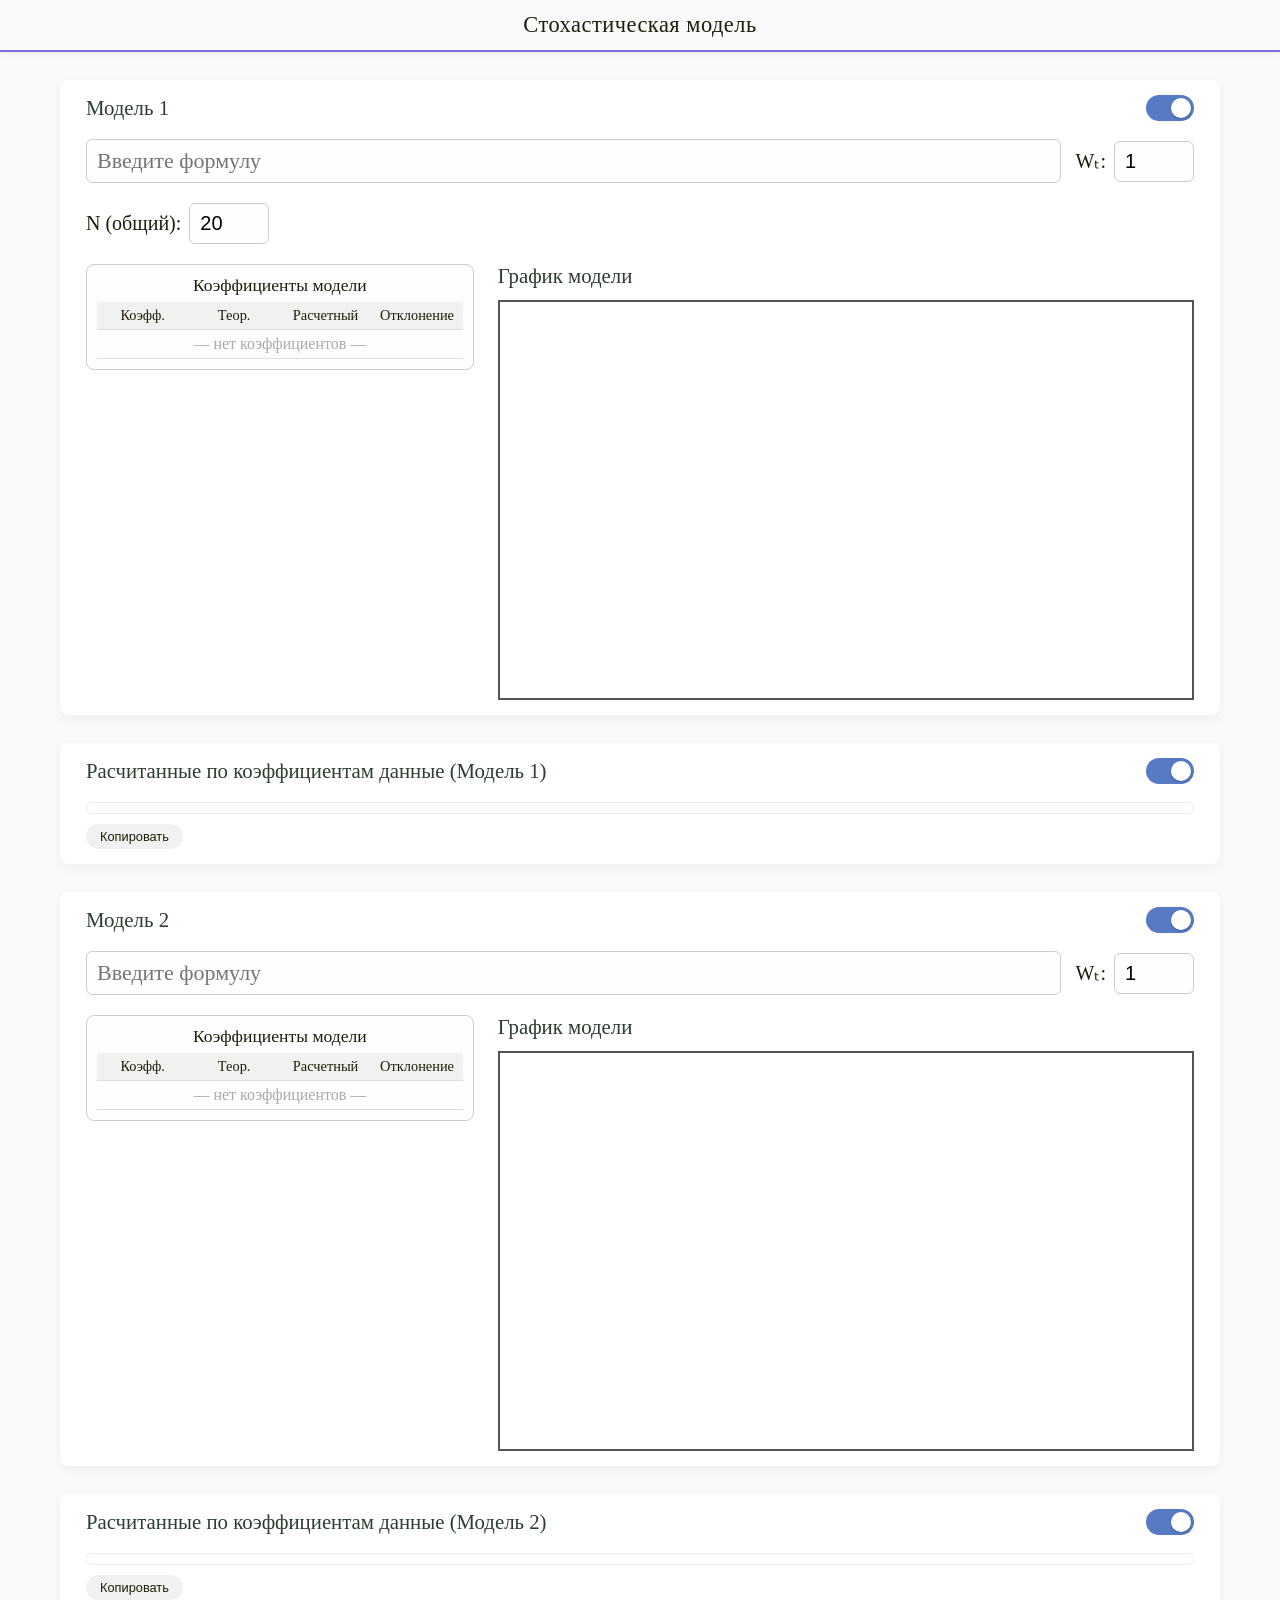
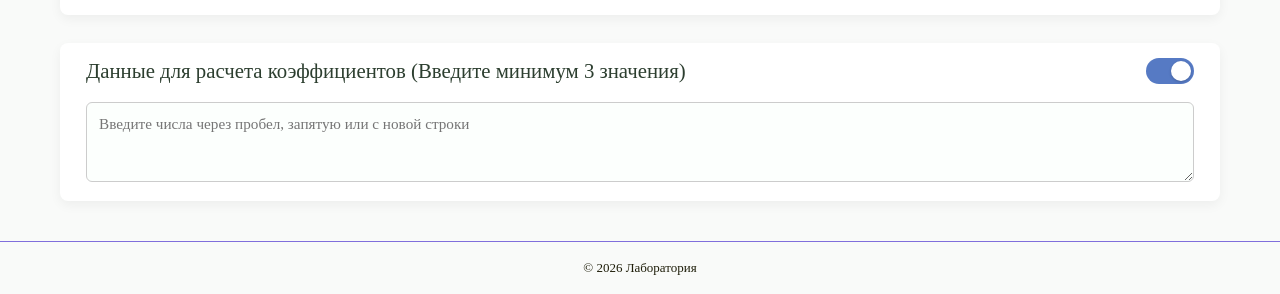
==== index.html @ b6031ff7 "Кароч то се добавил просто 2 модель и чтоб она работала и сделал ксс нормальным и структурировал шту" ====
<!doctype html>
<html lang="ru">
  <head>
    <meta charset="UTF-8" />
    <meta name="viewport" content="width=device-width, initial-scale=1.0" />
    <title>Стохастическая модель</title>
    <link href="main.css" rel="stylesheet" />
  </head>
  <body>
    <header>
      <h1>Стохастическая модель</h1>
    </header>

    <!-- Уравнение -->
    <article>
      <!-- ----------------------------------------------- БЛОК 1 ----------------------------------------------- -->
      <div class="block" id="block_1">
        <div class="toggle-header">
          <h3>Модель 1</h3>
          <label class="toggle-switch">
            <input type="checkbox" id="toggle-direct" checked />
            <span class="toggle-slider"></span>
          </label>
        </div>
        <div class="formula-group">
          <input
            type="text"
            id="formula_1"
            class="formula-input"
            placeholder="Введите формулу"
            list="models"
          />
          <datalist id="models">
            <option value="x[t] = a0 + a1*t + a2*t^2"></option>
            <option value="x[t] = a0 + a1*t^2"></option>
            <option value="x[t] = a0 + a1 * sqrt(t)"></option>
            <option value="x[t] = a0 + a1 * x[t-1] + a2 * x[t-2]"></option>
          </datalist>
          <!-- Коэффициент N -->

          <!-- Коэффициент Wt -->
          <div class="Wt-group">
            <label for="Wt">Wₜ:</label>
            <input
              type="number"
              id="Wt_1"
              class="Wt-input"
              value="1"
              step="0.1"
              max="90000"
              oninput="if (parseFloat(this.value) > 90000) this.value = 90000;"
            />
          </div>
        </div>
        <div class="N-group">
          <label for="N">N (общий):</label>
          <input
            type="number"
            id="N"
            class="N-input"
            value="20"
            max="1000"
            oninput="if (parseFloat(this.value) > 1000) this.value = 1000;"
          />
        </div>
        <!-- Панель объединения коэффициентов и графика -->
        <div class="general-panel">
          <!-- Панель коэффициентов модели -->
          <div class="coeff-panel">
            <h4>Коэффициенты модели</h4>

            <table class="coeff-table">
              <thead>
                <tr>
                  <th>Коэфф.</th>
                  <th>Теор.</th>
                  <th>Расчетный</th>
                  <th>Отклонение</th>
                </tr>
              </thead>
              <tbody id="coeffs-table-body_1"></tbody>
            </table>
          </div>

          <!-- График -->
          <div class="graph-panel">
            <h3>График модели</h3>
            <div id="graf_1" class="graf"></div>

            <!-- Область под графиком -->
            <div id="x0-group_1" class="hidden">
              <label for="x0-input">X₀:</label>
              <input
                type="number"
                id="x0-input_1"
                class="N-input"
                value="0"
                step="0.1"
                max="90000"
                oninput="
                  if (parseFloat(this.value) > 90000) this.value = 90000;
                "
              />
            </div>
          </div>
        </div>
      </div>
      <!-- Блок расчета данных 1 модели -->
      <div id="direct-block_1" class="block">
        <div class="toggle-header">
          <h3>Расчитанные по коэффициентам данные (Модель 1)</h3>
          <label class="toggle-switch">
            <input type="checkbox" id="toggle-direct" checked />
            <span class="toggle-slider"></span>
          </label>
        </div>
        <div id="direct-content">
          <div
            id="generated-data-output_1"
            class="matrix-preview"
            style="margin-top: 14px"
          ></div>
          <button class="copy_button" id="copy_1">Копировать</button>
        </div>
      </div>
      <!-- ----------------------------------------------- БЛОК 2 ----------------------------------------------- -->
      <div class="block" id="block_2">
        <div class="toggle-header">
          <h3>Модель 2</h3>
          <label class="toggle-switch">
            <input type="checkbox" id="toggle-direct" checked />
            <span class="toggle-slider"></span>
          </label>
        </div>
        <div class="formula-group">
          <input
            type="text"
            id="formula_2"
            class="formula-input"
            placeholder="Введите формулу"
            list="models"
          />
          <datalist id="models">
            <option value="x[t] = a0 + a1*t + a2*t^2"></option>
            <option value="x[t] = a0 + a1*t^2"></option>
            <option value="x[t] = a0 + a1 * sqrt(t)"></option>
            <option value="x[t] = a0 + a1 * x[t-1] + a2 * x[t-2]"></option>
          </datalist>

          <!-- Коэффициент Wt -->
          <div class="Wt-group">
            <label for="Wt">Wₜ:</label>
            <input
              type="number"
              id="Wt_2"
              class="Wt-input"
              value="1"
              step="0.1"
              max="90000"
              oninput="if (parseFloat(this.value) > 90000) this.value = 90000;"
            />
          </div>
        </div>

        <!-- Панель объединения коэффициентов и графика -->
        <div class="general-panel">
          <!-- Панель коэффициентов модели -->
          <div class="coeff-panel">
            <h4>Коэффициенты модели</h4>

            <table class="coeff-table">
              <thead>
                <tr>
                  <th>Коэфф.</th>
                  <th>Теор.</th>
                  <th>Расчетный</th>
                  <th>Отклонение</th>
                </tr>
              </thead>
              <tbody id="coeffs-table-body_2"></tbody>
            </table>
          </div>

          <!-- График -->
          <div class="graph-panel">
            <h3>График модели</h3>
            <div id="graf_2" class="graf"></div>

            <!-- Область под графиком -->
            <div id="x0-group_2" class="hidden">
              <label for="x0-input">X₀:</label>
              <input
                type="number"
                id="x0-input_2"
                class="N-input"
                value="0"
                step="0.1"
                max="90000"
                oninput="
                  if (parseFloat(this.value) > 90000) this.value = 90000;
                "
              />
            </div>
          </div>
        </div>
      </div>
      <!-- Блок метрик качества 
      <div class="metrics-block">
        <h4>Точность модели</h4>
        <table class="metrics-table">
          <thead>
            <tr>
              <th>Метрика</th>
              <th>Значение</th>
            </tr>
          </thead>
          <tbody>
            <tr>
              <td>Средняя абсолютная ошибка</td>
              <td id="mae-output">—</td>
            </tr>
            <tr>
              <td>Среднеквадратичная ошибка</td>
              <td id="rmse-output">—</td>
            </tr>
          </tbody>
        </table>
      </div> -->
      <!-- Блок расчета данных 2 модели -->
      <div id="direct-block_2" class="block">
        <div class="toggle-header">
          <h3>Расчитанные по коэффициентам данные (Модель 2)</h3>
          <label class="toggle-switch">
            <input type="checkbox" id="toggle-direct_2" checked />
            <span class="toggle-slider"></span>
          </label>
        </div>
        <div id="direct-content">
          <div
            id="generated-data-output_2"
            class="matrix-preview"
            style="margin-top: 14px"
          ></div>
          <button class="copy_button" id="copy_2">Копировать</button>
        </div>
      </div>

      <!-- Блок расчета коэффициентов -->
      <div id="data-block" class="block">
        <div class="toggle-header">
          <h3>Данные для расчета коэффициентов (Введите минимум 3 значения)</h3>
          <label class="toggle-switch">
            <input type="checkbox" id="toggle-data" checked />
            <span class="toggle-slider"></span>
          </label>
        </div>
        <div id="data-content">
          <textarea
            id="y-data"
            rows="3"
            placeholder="Введите числа через пробел, запятую или с новой строки"
          ></textarea>
        </div>
      </div>
    </article>

    <footer>
      <p>© 2026 Лаборатория</p>
    </footer>

    <script src="jquery.js"></script>
    <script src="jquery.flot.js"></script>
    <script src="main.js"></script>
  </body>
</html>
---- main.css ----
/* ------- Переменные ------- */
:root {
  /* Фоны */
  --bg-main: #f9faf9; /* Общий фон страницы */
  --bg-card: #ffffff; /* Фон блоков */
  --bg-input: #fcfffd; /* Фон полей ввода */
  --bg-header-table: #f0f2f0; /* Фон шапки таблиц*/

  --text-main: #1f1e0a; /* Основной цвет текста */
  --text-title: #2c3e2f; /* Цвет заголовков h3 */

  --border-main: #ccc; /* Границы полей и рамки */
  --border-light: #ddd; /* Разделители в таблицах */
  --border-card: #ededed; /* Граница текстового вывода */

  --accent-purple: #806edc; /* Фиолетовый акцент (шапка и низ) */
  --accent-blue: #567ac4; /* Синий активныый тумблер */
  --accent-focus: #6891bc; /* Голубая рамка фокуса инпутов */
}

/* ------- Общие настройки ------- */
* {
  box-sizing: border-box;
}

body {
  margin: 0;
  padding: 0;
  background-color: var(--bg-main);
  color: var(--text-main);
  font-family: "Century Gothic", "Cambria", serif;
  font-size: 16px;
}

/* ------- Шапка ------- */
header {
  position: fixed;
  top: 0;
  width: 100%;
  height: 52px;
  background-color: var(--bg-main);
  border-bottom: 2px solid var(--accent-purple);
  z-index: 10;
  display: flex;
  align-items: center;
  justify-content: center;
  box-shadow: 0 2px 5px rgba(0, 0, 0, 0.05);
}

header h1 {
  font-size: 1.4rem;
  margin: 0;
  font-weight: 500;
  letter-spacing: 0.5px;
}

/* ------- Основной контент и низ ------- */
article {
  margin: 80px auto 40px;
  max-width: 1200px;
  padding: 0 20px;
}

footer {
  text-align: center;
  padding: 5px;
  font-size: 13px;
  border-top: 1px solid var(--accent-purple);
  background-color: var(--bg-main);
  margin-top: 40px;
}

/* ------- Блоки ------- */
.block {
  background: var(--bg-card);
  border-radius: 8px;
  box-shadow: 0 4px 12px rgba(0, 0, 0, 0.05);
  padding: 15px 26px;
  margin-bottom: 28px;
  transition: all 0.2s;
}

.block h3 {
  margin-top: 0;
  margin-bottom: 0;
  font-weight: 500;
  color: var(--text-title);
  font-size: 1.3rem;
}

/* ------- Ввод формулы и параметров ------- */
.formula-group {
  display: flex;
  align-items: center;
  margin-bottom: 20px;
  gap: 15px;
  width: 100%;
  flex-wrap: wrap;
}

.formula-input {
  font-family: "Century Gothic";
  flex: 1;
  min-width: 250px;
  padding: 8px 10px;
  font-size: 22px;
  border: 1px solid var(--border-main);
  border-radius: 6px;
  background: var(--bg-input);
  transition: 0.2s;
}

/* Группы полей N, Wt и X0 */
.N-group,
.Wt-group,
#x0-group {
  display: flex;
  align-items: center;
  gap: 8px;
}

.N-group label,
.Wt-group label,
#x0-group label {
  font-size: 20px;
  font-weight: normal;
}

.N-group input,
.Wt-group input,
#x0-input_1,
#x0-input_2 {
  width: 80px;
  padding: 8px 10px;
  font-size: 20px;
  border: 1px solid var(--border-main);
  border-radius: 6px;
  background: var(--bg-input);
  transition: 0.2s;
}

#x0-group_1,
#x0-group_2 {
  margin-top: 10px;
}

/* ------- Панель коэффициентов и графика ------- */
.general-panel {
  display: flex;
  flex-wrap: wrap;
  align-items: flex-start;
  gap: 24px;
  width: 100%;
  margin-top: 20px;
}

.coeff-panel {
  width: 35%;
  min-width: 280px;
  background: var(--bg-input);
  border-radius: 8px;
  padding: 10px;
  border: 1px solid var(--border-main);
}

.coeff-panel h4 {
  width: 100%;
  margin-top: 0;
  margin-bottom: 6px;
  font-weight: 500;
  display: flex;
  align-items: center;
  justify-content: center;
  font-size: 1.1rem;
}

/* ------- График ------- */
.graph-panel {
  width: calc(65% - 24px);
  min-width: 300px;
}

.graph-panel h3 {
  margin-top: 0;
  margin-bottom: 12px;
  font-weight: 500;
  font-size: 1.3rem;
}

.graf {
  width: 100% !important;
  height: 400px;
  display: block;
  position: relative;
}

/* ------- Блок метрик ------- */
.metrics-block {
  margin: 20px 0 0 auto;
  padding: 12px;
  background: var(--bg-input);
  border: 1px solid var(--border-main);
  border-radius: 8px;
  display: flex;
  flex-direction: column;
  align-items: center;
  width: 60%;
}

.metrics-block h4 {
  margin: 0 0 10px 0;
  font-weight: 500;
  font-size: 1.1rem;
  text-align: center;
}

/* ------- Таблицы ------- */
.coeff-table,
.metrics-table {
  width: 100%;
  border-collapse: collapse;
}

.coeff-table {
  table-layout: fixed;
}

.coeff-table th,
.metrics-table th {
  padding: 5px 2px;
  border-bottom: 1px solid var(--border-light);
  text-align: center;
  font-size: 0.9rem;
  font-weight: normal;
  background-color: var(--bg-header-table);
}

.coeff-table td,
.metrics-table td {
  padding: 5px 2px;
  border-bottom: 1px solid var(--border-light);
  text-align: center;
  font-size: 16px;
}

.metrics-table th,
.metrics-table td {
  padding: 6px 10px;
}

.coeff-table input {
  width: 100%;
  max-width: 60px;
  padding: 8px 0;
  border-radius: 5px;
  border: 1px solid var(--border-light);
  text-align: center;
  transition: 0.2s;
  font-size: 16px;
}

/* ------- Поля вывода и текста ------- */
textarea {
  width: 100%;
  padding: 12px;
  border-radius: 6px;
  border: 1px solid var(--border-main);
  background: var(--bg-input);
  resize: vertical;
  transition: 0.2s;
  font-size: 0.95rem;
  font-family: inherit;
}

#generated-data-output_1,
#generated-data-output_2 {
  border-radius: 5px;
  border: 1px solid var(--border-card);
  padding: 5px;
}

/* ------- Кнопка копирования ------- */
.copy_button {
  background: var(--bg-header-table);
  border: none;
  color: var(--text-main);
  padding: 5px 14px;
  border-radius: 15px;
  cursor: pointer;
  font-size: 0.8rem;
  margin-top: 10px;
  transition: 0.2s;
}

.copy_button:hover {
  background: #e6e7e6;
  transform: scale(0.98);
}

.copy_button:active {
  background: #d9dad9;
  transform: scale(0.95);
}

/* ------- Тумблеры ------- */
.toggle-header {
  display: flex;
  align-items: center;
  justify-content: space-between;
  margin-bottom: 18px;
}

.toggle-header h3 {
  margin: 0;
}

/* Переключатель */
.toggle-switch {
  position: relative;
  display: inline-block;
  width: 48px;
  height: 26px;
}

.toggle-switch input {
  opacity: 0;
  width: 0;
  height: 0;
}

/* Дорожка */
.toggle-slider {
  position: absolute;
  inset: 0;
  cursor: pointer;
  background-color: var(--border-main);
  border-radius: 20px;
  transition: background-color 0.25s ease;
  padding: 3px;
}

/* Круг */
.toggle-slider::before {
  content: "";
  display: block;
  height: 100%;
  aspect-ratio: 1;
  background-color: #ffffff;
  border-radius: 50%;
  box-shadow: 0 1px 3px rgba(0, 0, 0, 0.2);
  transition: transform 0.25s cubic-bezier(0.4, 0, 0.2, 1);
}

/* Включение */
.toggle-switch input:checked + .toggle-slider {
  background-color: var(--accent-blue);
}

.toggle-switch input:checked + .toggle-slider::before {
  transform: translateX(22px);
}

/* ------- Фокус ------- */
input:focus,
textarea:focus {
  border-color: var(--accent-focus);
  outline: none;
}

#x0-input_1:focus {
  border-color: var(--accent-focus);
  outline: none;
}

#x0-input_2:focus {
  border-color: var(--accent-focus);
  outline: none;
}

/* ------- Скрытие элементов ------- */
.hidden {
  display: none !important;
}

input::-webkit-outer-spin-button,
input::-webkit-inner-spin-button {
  -webkit-appearance: none;
  margin: 0;
}

input[type="number"] {
  -moz-appearance: textfield;
  appearance: textfield;
}
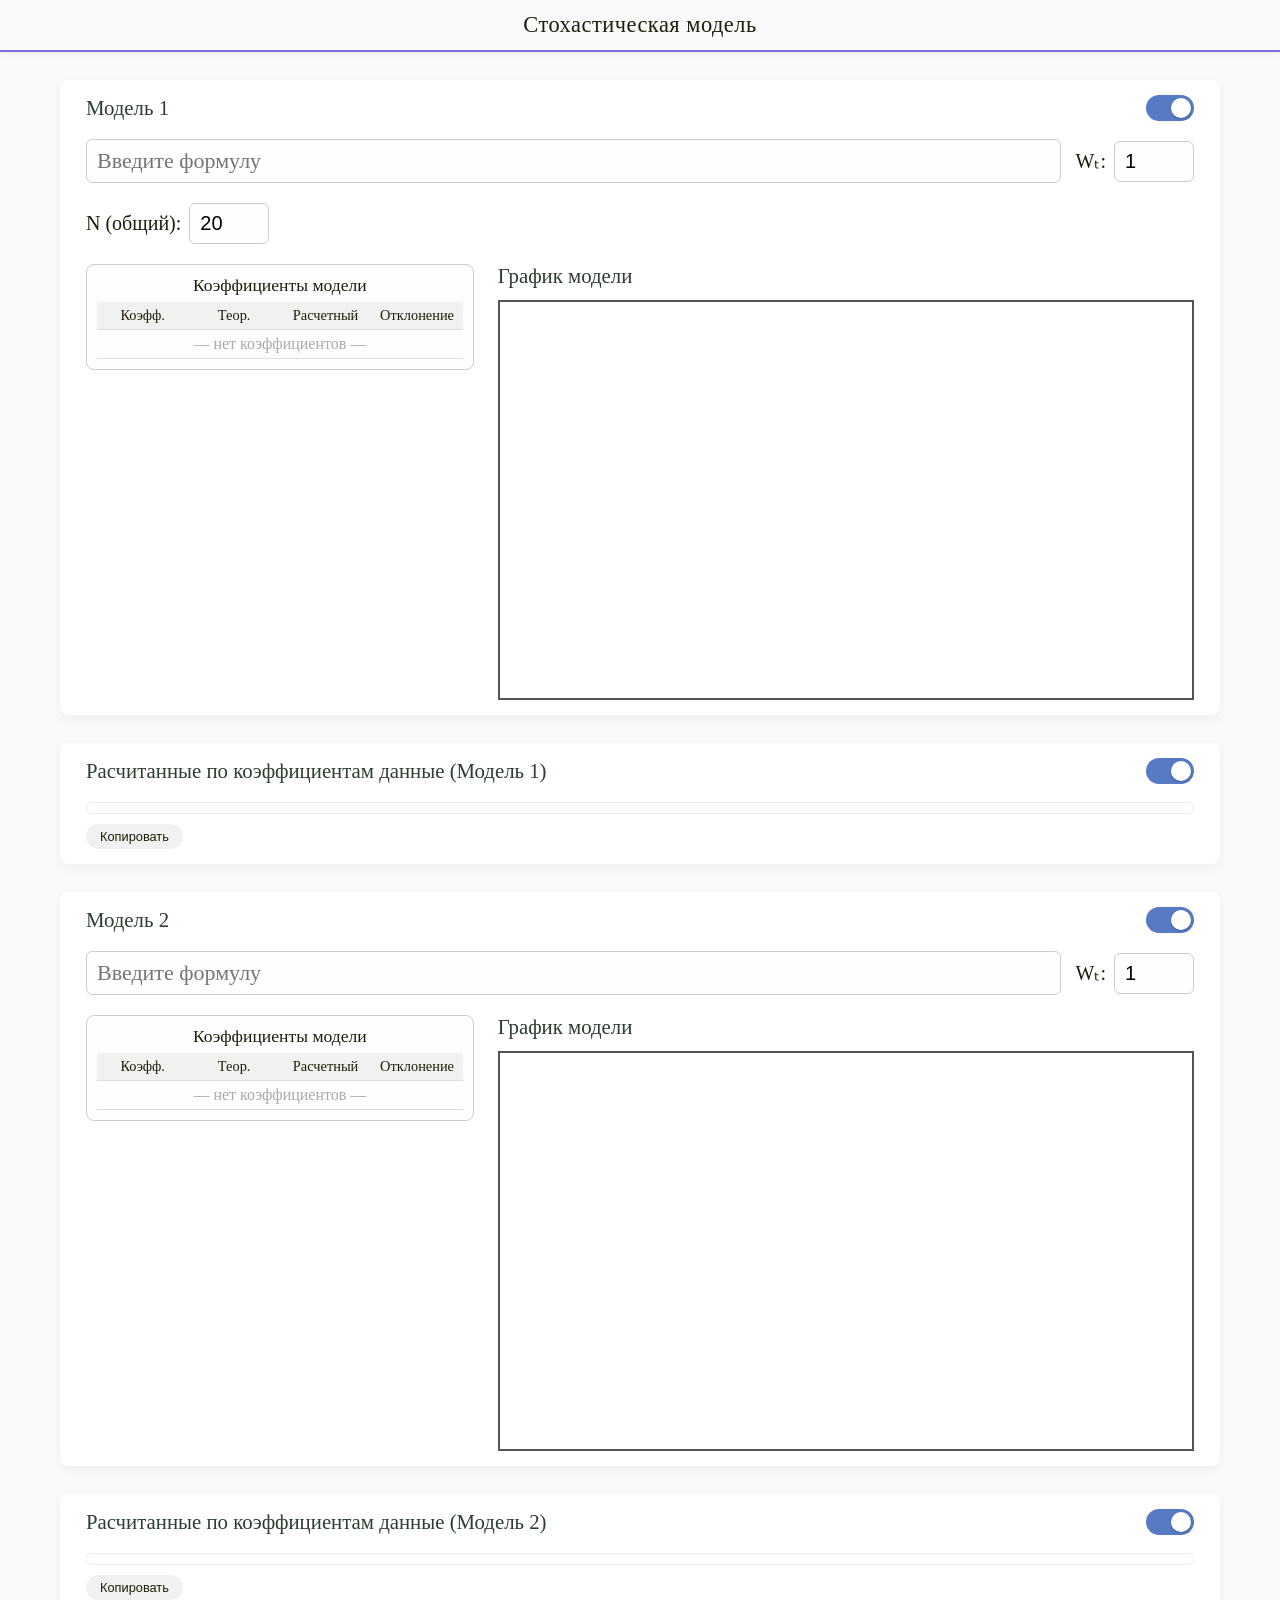
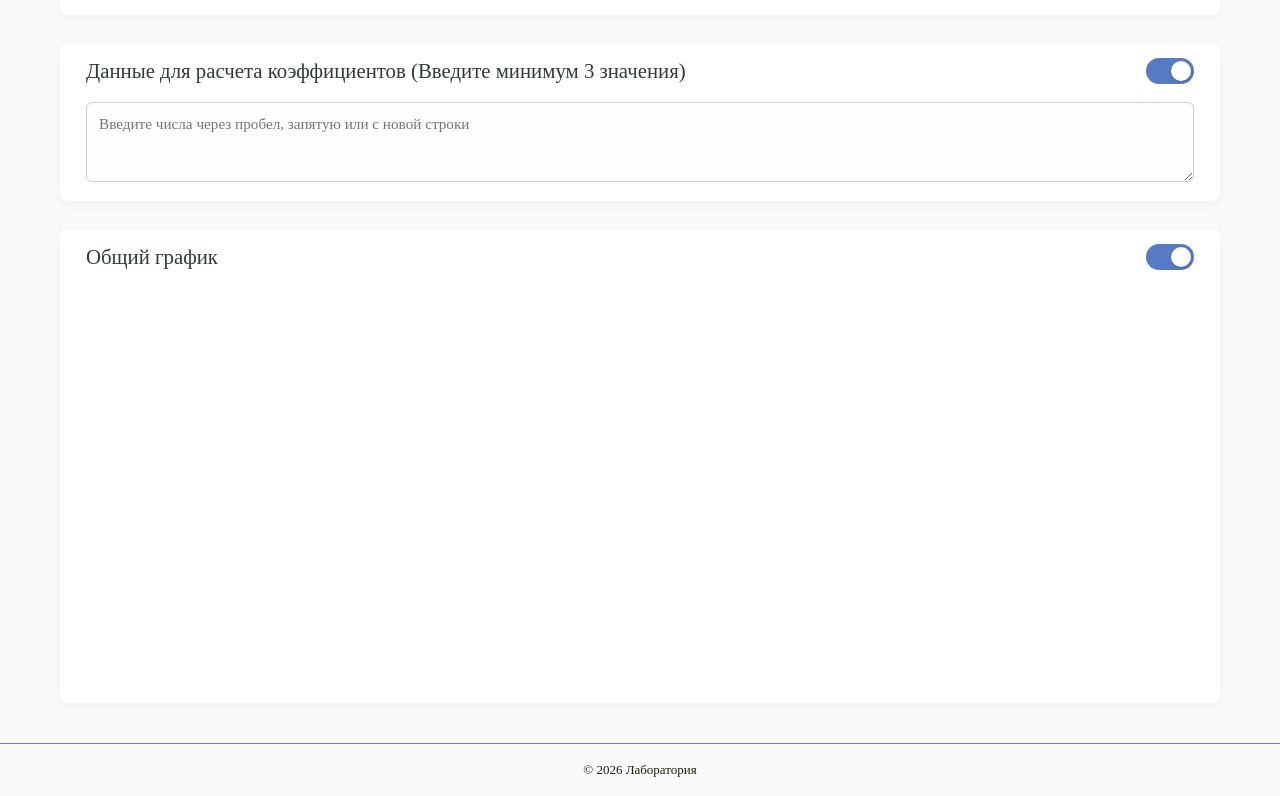
==== commit 84496899: "new commit" ====
--- a/index.html
+++ b/index.html
@@ -18,7 +18,7 @@
         <div class="toggle-header">
           <h3>Модель 1</h3>
           <label class="toggle-switch">
-            <input type="checkbox" id="toggle-direct" checked />
+            <input type="checkbox" id="toggle_1" checked />
             <span class="toggle-slider"></span>
           </label>
         </div>
@@ -110,7 +110,7 @@
         <div class="toggle-header">
           <h3>Расчитанные по коэффициентам данные (Модель 1)</h3>
           <label class="toggle-switch">
-            <input type="checkbox" id="toggle-direct" checked />
+            <input type="checkbox" id="toggle_2" checked />
             <span class="toggle-slider"></span>
           </label>
         </div>
@@ -128,7 +128,7 @@
         <div class="toggle-header">
           <h3>Модель 2</h3>
           <label class="toggle-switch">
-            <input type="checkbox" id="toggle-direct" checked />
+            <input type="checkbox" id="toggle_3" checked />
             <span class="toggle-slider"></span>
           </label>
         </div>
@@ -231,7 +231,7 @@
         <div class="toggle-header">
           <h3>Расчитанные по коэффициентам данные (Модель 2)</h3>
           <label class="toggle-switch">
-            <input type="checkbox" id="toggle-direct_2" checked />
+            <input type="checkbox" id="toggle_4" checked />
             <span class="toggle-slider"></span>
           </label>
         </div>
@@ -262,6 +262,16 @@
           ></textarea>
         </div>
       </div>
+      <div class="block" id="comp-block">
+        <div class="toggle-header">
+          <h3>Общий график</h3>
+          <label class="toggle-switch">
+            <input type="checkbox" id="toggle-comp" checked />
+            <span class="toggle-slider"></span>
+          </label>
+        </div>
+        <div class="graf" id="comp-graph"></div>
+      </div>
     </article>
 
     <footer>
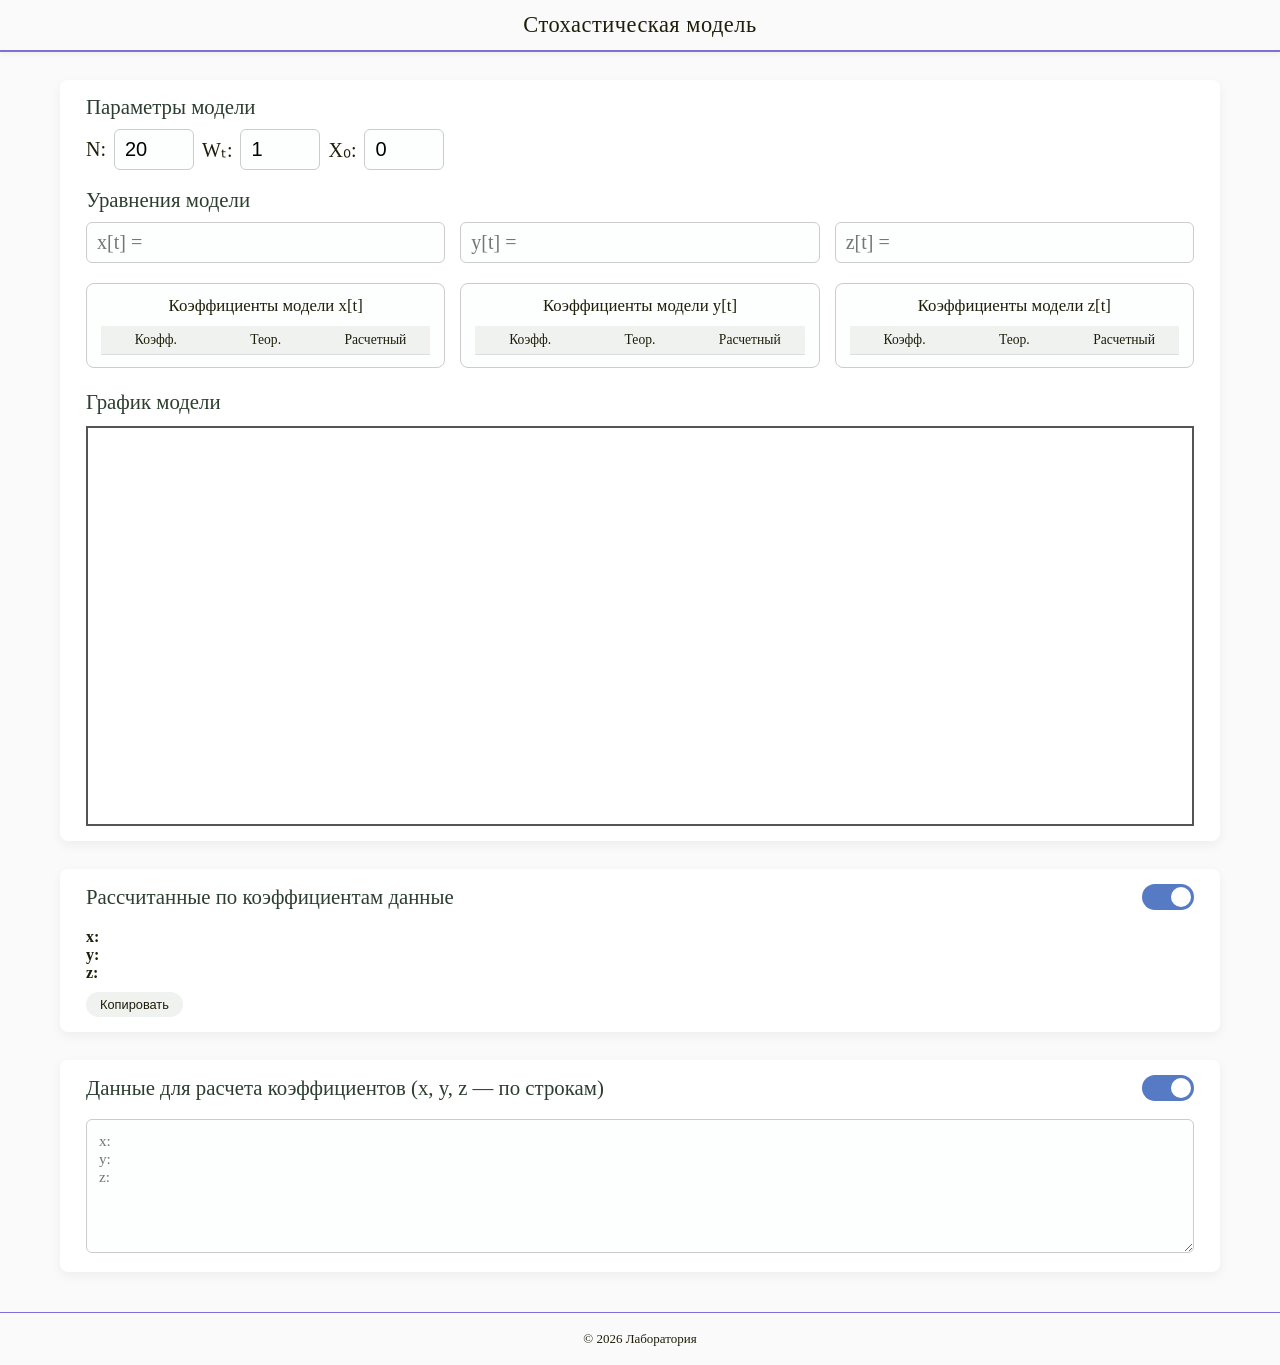
==== commit 66f68cb6: "Поменял структуру html, сделал набросок с расчетом 3 моделей, таблицы y и z не отрисовывают коэффици" ====
--- a/index.html
+++ b/index.html
@@ -11,23 +11,66 @@
       <h1>Стохастическая модель</h1>
     </header>
 
-    <!-- Уравнение -->
     <article>
-      <!-- ----------------------------------------------- БЛОК 1 ----------------------------------------------- -->
-      <div class="block" id="block_1">
-        <div class="toggle-header">
-          <h3>Модель 1</h3>
-          <label class="toggle-switch">
-            <input type="checkbox" id="toggle_1" checked />
-            <span class="toggle-slider"></span>
-          </label>
+      <!-- ============================== Карта с расчетом ============================== -->
+      <div class="card" id="calc-card">
+        <h3>Параметры модели</h3>
+        <!--  =============== Парамеры =============== -->
+        <div class="param">
+          <label for="N">N:</label>
+          <input
+            type="number"
+            id="N"
+            class="param-input"
+            value="20"
+            max="1000"
+            oninput="if (parseFloat(this.value) > 1000) this.value = 1000;"
+          />
+          <label for="Wt">Wₜ:</label>
+          <input
+            type="number"
+            id="Wt"
+            class="param-input"
+            value="1"
+            step="0.1"
+            max="90000"
+            oninput="if (parseFloat(this.value) > 90000) this.value = 90000;"
+          />
+          <label for="x0-input">X₀:</label>
+          <input
+            type="number"
+            id="X0"
+            class="param-input"
+            value="0"
+            step="0.1"
+            max="90000"
+            oninput="if (parseFloat(this.value) > 90000) this.value = 90000;"
+          />
         </div>
+
+        <!-- =============== Формулы =============== -->
+        <h3>Уравнения модели</h3>
+
         <div class="formula-group">
           <input
             type="text"
-            id="formula_1"
+            id="formula-x"
             class="formula-input"
-            placeholder="Введите формулу"
+            placeholder="x[t] ="
+            list="models"
+          />
+          <input
+            type="text"
+            id="formula-y"
+            class="formula-input"
+            placeholder="y[t] ="
+            list="models"
+          />
+          <input
+            type="text"
+            id="formula-z"
+            class="formula-input"
+            placeholder="z[t] ="
             list="models"
           />
           <datalist id="models">
@@ -35,220 +78,91 @@
             <option value="x[t] = a0 + a1*t^2"></option>
             <option value="x[t] = a0 + a1 * sqrt(t)"></option>
             <option value="x[t] = a0 + a1 * x[t-1] + a2 * x[t-2]"></option>
+            <option value="y[t] = b0 + b1*x[t] + b2*t"></option>
+            <option value="z[t] = c0 + c1*y[t] + c2*x[t]"></option>
           </datalist>
-          <!-- Коэффициент N -->
+        </div>
 
-          <!-- Коэффициент Wt -->
-          <div class="Wt-group">
-            <label for="Wt">Wₜ:</label>
-            <input
-              type="number"
-              id="Wt_1"
-              class="Wt-input"
-              value="1"
-              step="0.1"
-              max="90000"
-              oninput="if (parseFloat(this.value) > 90000) this.value = 90000;"
-            />
-          </div>
-        </div>
-        <div class="N-group">
-          <label for="N">N (общий):</label>
-          <input
-            type="number"
-            id="N"
-            class="N-input"
-            value="20"
-            max="1000"
-            oninput="if (parseFloat(this.value) > 1000) this.value = 1000;"
-          />
-        </div>
-        <!-- Панель объединения коэффициентов и графика -->
-        <div class="general-panel">
-          <!-- Панель коэффициентов модели -->
+        <!-- =============== Коэффициенты =============== -->
+        <div class="coeff-group">
+          <!-- Таблица x -->
           <div class="coeff-panel">
-            <h4>Коэффициенты модели</h4>
-
-            <table class="coeff-table">
+            <h4>Коэффициенты модели x[t]</h4>
+            <table class="coeff-table" id="x-table">
               <thead>
                 <tr>
                   <th>Коэфф.</th>
                   <th>Теор.</th>
                   <th>Расчетный</th>
-                  <th>Отклонение</th>
                 </tr>
               </thead>
-              <tbody id="coeffs-table-body_1"></tbody>
+              <tbody></tbody>
             </table>
           </div>
 
-          <!-- График -->
-          <div class="graph-panel">
-            <h3>График модели</h3>
-            <div id="graf_1" class="graf"></div>
-
-            <!-- Область под графиком -->
-            <div id="x0-group_1" class="hidden">
-              <label for="x0-input">X₀:</label>
-              <input
-                type="number"
-                id="x0-input_1"
-                class="N-input"
-                value="0"
-                step="0.1"
-                max="90000"
-                oninput="
-                  if (parseFloat(this.value) > 90000) this.value = 90000;
-                "
-              />
-            </div>
-          </div>
-        </div>
-      </div>
-      <!-- Блок расчета данных 1 модели -->
-      <div id="direct-block_1" class="block">
-        <div class="toggle-header">
-          <h3>Расчитанные по коэффициентам данные (Модель 1)</h3>
-          <label class="toggle-switch">
-            <input type="checkbox" id="toggle_2" checked />
-            <span class="toggle-slider"></span>
-          </label>
-        </div>
-        <div id="direct-content">
-          <div
-            id="generated-data-output_1"
-            class="matrix-preview"
-            style="margin-top: 14px"
-          ></div>
-          <button class="copy_button" id="copy_1">Копировать</button>
-        </div>
-      </div>
-      <!-- ----------------------------------------------- БЛОК 2 ----------------------------------------------- -->
-      <div class="block" id="block_2">
-        <div class="toggle-header">
-          <h3>Модель 2</h3>
-          <label class="toggle-switch">
-            <input type="checkbox" id="toggle_3" checked />
-            <span class="toggle-slider"></span>
-          </label>
-        </div>
-        <div class="formula-group">
-          <input
-            type="text"
-            id="formula_2"
-            class="formula-input"
-            placeholder="Введите формулу"
-            list="models"
-          />
-          <datalist id="models">
-            <option value="x[t] = a0 + a1*t + a2*t^2"></option>
-            <option value="x[t] = a0 + a1*t^2"></option>
-            <option value="x[t] = a0 + a1 * sqrt(t)"></option>
-            <option value="x[t] = a0 + a1 * x[t-1] + a2 * x[t-2]"></option>
-          </datalist>
-
-          <!-- Коэффициент Wt -->
-          <div class="Wt-group">
-            <label for="Wt">Wₜ:</label>
-            <input
-              type="number"
-              id="Wt_2"
-              class="Wt-input"
-              value="1"
-              step="0.1"
-              max="90000"
-              oninput="if (parseFloat(this.value) > 90000) this.value = 90000;"
-            />
-          </div>
-        </div>
-
-        <!-- Панель объединения коэффициентов и графика -->
-        <div class="general-panel">
-          <!-- Панель коэффициентов модели -->
+          <!-- Таблица y -->
           <div class="coeff-panel">
-            <h4>Коэффициенты модели</h4>
-
-            <table class="coeff-table">
+            <h4>Коэффициенты модели y[t]</h4>
+            <table class="coeff-table" id="y-table">
               <thead>
                 <tr>
                   <th>Коэфф.</th>
                   <th>Теор.</th>
                   <th>Расчетный</th>
-                  <th>Отклонение</th>
                 </tr>
               </thead>
-              <tbody id="coeffs-table-body_2"></tbody>
+              <tbody></tbody>
             </table>
           </div>
 
-          <!-- График -->
+          <!-- Таблица z -->
+          <div class="coeff-panel">
+            <h4>Коэффициенты модели z[t]</h4>
+            <table class="coeff-table" id="z-table">
+              <thead>
+                <tr>
+                  <th>Коэфф.</th>
+                  <th>Теор.</th>
+                  <th>Расчетный</th>
+                </tr>
+              </thead>
+              <tbody></tbody>
+            </table>
+          </div>
+        </div>
+
+        <!-- =============== График =============== -->
+        <div class="graph-group">
           <div class="graph-panel">
             <h3>График модели</h3>
-            <div id="graf_2" class="graf"></div>
-
-            <!-- Область под графиком -->
-            <div id="x0-group_2" class="hidden">
-              <label for="x0-input">X₀:</label>
-              <input
-                type="number"
-                id="x0-input_2"
-                class="N-input"
-                value="0"
-                step="0.1"
-                max="90000"
-                oninput="
-                  if (parseFloat(this.value) > 90000) this.value = 90000;
-                "
-              />
-            </div>
+            <div id="graf" class="graf"></div>
           </div>
         </div>
       </div>
-      <!-- Блок метрик качества 
-      <div class="metrics-block">
-        <h4>Точность модели</h4>
-        <table class="metrics-table">
-          <thead>
-            <tr>
-              <th>Метрика</th>
-              <th>Значение</th>
-            </tr>
-          </thead>
-          <tbody>
-            <tr>
-              <td>Средняя абсолютная ошибка</td>
-              <td id="mae-output">—</td>
-            </tr>
-            <tr>
-              <td>Среднеквадратичная ошибка</td>
-              <td id="rmse-output">—</td>
-            </tr>
-          </tbody>
-        </table>
-      </div> -->
-      <!-- Блок расчета данных 2 модели -->
-      <div id="direct-block_2" class="block">
+
+      <!-- ============================== Карта с расчитанными данными ============================== -->
+      <div class="card" id="direct-card">
         <div class="toggle-header">
-          <h3>Расчитанные по коэффициентам данные (Модель 2)</h3>
+          <h3>Рассчитанные по коэффициентам данные</h3>
           <label class="toggle-switch">
-            <input type="checkbox" id="toggle_4" checked />
+            <input type="checkbox" id="toggle-direct" checked />
             <span class="toggle-slider"></span>
           </label>
         </div>
         <div id="direct-content">
-          <div
-            id="generated-data-output_2"
-            class="matrix-preview"
-            style="margin-top: 14px"
-          ></div>
-          <button class="copy_button" id="copy_2">Копировать</button>
+          <div class="matrix-preview" style="margin-top: 14px">
+            <div><b>x:</b> <span id="gen-x"></span></div>
+            <div><b>y:</b> <span id="gen-y"></span></div>
+            <div><b>z:</b> <span id="gen-z"></span></div>
+          </div>
+          <button class="copy_button" id="copy_1">Копировать</button>
         </div>
       </div>
 
-      <!-- Блок расчета коэффициентов -->
-      <div id="data-block" class="block">
+      <!-- ============================== Карта для ввода данных ============================== -->
+      <div class="card" id="data-card">
         <div class="toggle-header">
-          <h3>Данные для расчета коэффициентов (Введите минимум 3 значения)</h3>
+          <h3>Данные для расчета коэффициентов (x, y, z — по строкам)</h3>
           <label class="toggle-switch">
             <input type="checkbox" id="toggle-data" checked />
             <span class="toggle-slider"></span>
@@ -257,20 +171,10 @@
         <div id="data-content">
           <textarea
             id="y-data"
-            rows="3"
-            placeholder="Введите числа через пробел, запятую или с новой строки"
+            rows="6"
+            placeholder="x:&#10;y:&#10;z:"
           ></textarea>
         </div>
-      </div>
-      <div class="block" id="comp-block">
-        <div class="toggle-header">
-          <h3>Общий график</h3>
-          <label class="toggle-switch">
-            <input type="checkbox" id="toggle-comp" checked />
-            <span class="toggle-slider"></span>
-          </label>
-        </div>
-        <div class="graf" id="comp-graph"></div>
       </div>
     </article>
 
--- a/main.css
+++ b/main.css
@@ -1,23 +1,3 @@
-/* ------- Переменные ------- */
-:root {
-  /* Фоны */
-  --bg-main: #f9faf9; /* Общий фон страницы */
-  --bg-card: #ffffff; /* Фон блоков */
-  --bg-input: #fcfffd; /* Фон полей ввода */
-  --bg-header-table: #f0f2f0; /* Фон шапки таблиц*/
-
-  --text-main: #1f1e0a; /* Основной цвет текста */
-  --text-title: #2c3e2f; /* Цвет заголовков h3 */
-
-  --border-main: #ccc; /* Границы полей и рамки */
-  --border-light: #ddd; /* Разделители в таблицах */
-  --border-card: #ededed; /* Граница текстового вывода */
-
-  --accent-purple: #806edc; /* Фиолетовый акцент (шапка и низ) */
-  --accent-blue: #567ac4; /* Синий активныый тумблер */
-  --accent-focus: #6891bc; /* Голубая рамка фокуса инпутов */
-}
-
 /* ------- Общие настройки ------- */
 * {
   box-sizing: border-box;
@@ -26,20 +6,19 @@
 body {
   margin: 0;
   padding: 0;
-  background-color: var(--bg-main);
-  color: var(--text-main);
+  background-color: #f9faf9;
+  color: #1f1e0a;
   font-family: "Century Gothic", "Cambria", serif;
   font-size: 16px;
 }
 
-/* ------- Шапка ------- */
 header {
   position: fixed;
   top: 0;
   width: 100%;
   height: 52px;
-  background-color: var(--bg-main);
-  border-bottom: 2px solid var(--accent-purple);
+  background-color: #f9faf9;
+  border-bottom: 2px solid #806edc;
   z-index: 10;
   display: flex;
   align-items: center;
@@ -54,7 +33,6 @@
   letter-spacing: 0.5px;
 }
 
-/* ------- Основной контент и низ ------- */
 article {
   margin: 80px auto 40px;
   max-width: 1200px;
@@ -65,14 +43,14 @@
   text-align: center;
   padding: 5px;
   font-size: 13px;
-  border-top: 1px solid var(--accent-purple);
-  background-color: var(--bg-main);
+  border-top: 1px solid #806edc;
+  background-color: #f9faf9;
   margin-top: 40px;
 }
 
-/* ------- Блоки ------- */
-.block {
-  background: var(--bg-card);
+/* ------- Карты ------- */
+.card {
+  background: #fff;
   border-radius: 8px;
   box-shadow: 0 4px 12px rgba(0, 0, 0, 0.05);
   padding: 15px 26px;
@@ -80,104 +58,129 @@
   transition: all 0.2s;
 }
 
-.block h3 {
+.card h3 {
+  margin-top: 18px;
+  margin-bottom: 10px;
+  font-weight: 500;
+  color: #2c3e2f;
+  font-size: 1.3rem;
+}
+
+.card h3:first-of-type {
   margin-top: 0;
-  margin-bottom: 0;
-  font-weight: 500;
-  color: var(--text-title);
-  font-size: 1.3rem;
-}
-
-/* ------- Ввод формулы и параметров ------- */
+}
+
+/* ------- Параметры ------- */
+.param {
+  display: flex;
+  align-items: center;
+  gap: 8px;
+  margin-bottom: 14px;
+}
+
+.param label {
+  font-size: 20px;
+  font-weight: normal;
+}
+
+.param input {
+  width: 80px;
+  padding: 8px 10px;
+  font-size: 20px;
+  border: 1px solid #ccc;
+  border-radius: 6px;
+  background: #fcfffd;
+  transition: 0.2s;
+}
+
+/* ------- Формулы ------- */
 .formula-group {
   display: flex;
   align-items: center;
-  margin-bottom: 20px;
+  margin-bottom: 18px;
   gap: 15px;
   width: 100%;
   flex-wrap: wrap;
 }
 
 .formula-input {
-  font-family: "Century Gothic";
   flex: 1;
   min-width: 250px;
   padding: 8px 10px;
-  font-size: 22px;
-  border: 1px solid var(--border-main);
+  font-size: 20px;
+  border: 1px solid #ccc;
   border-radius: 6px;
-  background: var(--bg-input);
+  background: #fcfffd;
   transition: 0.2s;
-}
-
-/* Группы полей N, Wt и X0 */
-.N-group,
-.Wt-group,
-#x0-group {
-  display: flex;
-  align-items: center;
-  gap: 8px;
-}
-
-.N-group label,
-.Wt-group label,
-#x0-group label {
-  font-size: 20px;
+  font-family: "Century Gothic", "Cambria", serif;
+}
+
+/* ------- Коэффициенты ------- */
+.coeff-group {
+  display: grid;
+  grid-template-columns: repeat(3, 1fr);
+  gap: 15px;
+  margin-top: 20px;
+}
+
+.coeff-panel {
+  display: flex;
+  flex-direction: column;
+  gap: 10px;
+  padding: 12px 14px;
+  background: #fcfffd;
+  border: 1px solid #ccc;
+  border-radius: 8px;
+  box-sizing: border-box;
+  min-width: 0;
+}
+
+.coeff-panel h4 {
+  margin: 0;
+  font-weight: 500;
+  text-align: center;
+  font-size: 1.05rem;
+}
+
+.coeff-table {
+  width: 100%;
+  table-layout: fixed;
+  border-collapse: collapse;
+}
+
+.coeff-table th {
+  padding: 6px 4px;
+  border-bottom: 1px solid #ddd;
+  text-align: center;
+  font-size: 0.85rem;
   font-weight: normal;
-}
-
-.N-group input,
-.Wt-group input,
-#x0-input_1,
-#x0-input_2 {
-  width: 80px;
-  padding: 8px 10px;
-  font-size: 20px;
-  border: 1px solid var(--border-main);
-  border-radius: 6px;
-  background: var(--bg-input);
-  transition: 0.2s;
-}
-
-#x0-group_1,
-#x0-group_2 {
-  margin-top: 10px;
-}
-
-/* ------- Панель коэффициентов и графика ------- */
-.general-panel {
-  display: flex;
-  flex-wrap: wrap;
-  align-items: flex-start;
-  gap: 24px;
-  width: 100%;
-  margin-top: 20px;
-}
-
-.coeff-panel {
-  width: 35%;
-  min-width: 280px;
-  background: var(--bg-input);
-  border-radius: 8px;
-  padding: 10px;
-  border: 1px solid var(--border-main);
-}
-
-.coeff-panel h4 {
-  width: 100%;
-  margin-top: 0;
-  margin-bottom: 6px;
-  font-weight: 500;
-  display: flex;
-  align-items: center;
-  justify-content: center;
-  font-size: 1.1rem;
+  background-color: #f0f2f0;
+}
+
+.coeff-table td {
+  padding: 4px 4px;
+  border-bottom: 1px solid #eee;
+  text-align: center;
+  font-size: 15px;
+}
+
+.coeff-table input {
+  width: 100%;
+  max-width: 70px;
+  padding: 6px 0;
+  border-radius: 5px;
+  border: 1px solid #ddd;
+  text-align: center;
+  font-size: 15px;
 }
 
 /* ------- График ------- */
+.graph-group {
+  margin-top: 22px;
+}
+
 .graph-panel {
-  width: calc(65% - 24px);
-  min-width: 300px;
+  width: 100%;
 }
 
 .graph-panel h3 {
@@ -194,96 +197,29 @@
   position: relative;
 }
 
-/* ------- Блок метрик ------- */
-.metrics-block {
-  margin: 20px 0 0 auto;
-  padding: 12px;
-  background: var(--bg-input);
-  border: 1px solid var(--border-main);
-  border-radius: 8px;
-  display: flex;
-  flex-direction: column;
-  align-items: center;
-  width: 60%;
-}
-
-.metrics-block h4 {
-  margin: 0 0 10px 0;
-  font-weight: 500;
-  font-size: 1.1rem;
-  text-align: center;
-}
-
-/* ------- Таблицы ------- */
-.coeff-table,
-.metrics-table {
-  width: 100%;
-  border-collapse: collapse;
-}
-
-.coeff-table {
-  table-layout: fixed;
-}
-
-.coeff-table th,
-.metrics-table th {
-  padding: 5px 2px;
-  border-bottom: 1px solid var(--border-light);
-  text-align: center;
-  font-size: 0.9rem;
-  font-weight: normal;
-  background-color: var(--bg-header-table);
-}
-
-.coeff-table td,
-.metrics-table td {
-  padding: 5px 2px;
-  border-bottom: 1px solid var(--border-light);
-  text-align: center;
-  font-size: 16px;
-}
-
-.metrics-table th,
-.metrics-table td {
-  padding: 6px 10px;
-}
-
-.coeff-table input {
-  width: 100%;
-  max-width: 60px;
-  padding: 8px 0;
-  border-radius: 5px;
-  border: 1px solid var(--border-light);
-  text-align: center;
-  transition: 0.2s;
-  font-size: 16px;
-}
-
-/* ------- Поля вывода и текста ------- */
+/* ------- Блоки расчета ------- */
 textarea {
   width: 100%;
   padding: 12px;
   border-radius: 6px;
-  border: 1px solid var(--border-main);
-  background: var(--bg-input);
+  border: 1px solid #ccc;
+  background: #fcfffd;
   resize: vertical;
   transition: 0.2s;
   font-size: 0.95rem;
   font-family: inherit;
 }
 
-#generated-data-output_1,
-#generated-data-output_2 {
+#generated-data-output {
   border-radius: 5px;
-  border: 1px solid var(--border-card);
+  border: 1px solid #ededed;
   padding: 5px;
 }
 
-/* ------- Кнопка копирования ------- */
 .copy_button {
-  background: var(--bg-header-table);
+  background: #f0f2f0;
   border: none;
-  color: var(--text-main);
+  color: #1f1e0a;
   padding: 5px 14px;
   border-radius: 15px;
   cursor: pointer;
@@ -314,11 +250,10 @@
   margin: 0;
 }
 
-/* Переключатель */
 .toggle-switch {
   position: relative;
   display: inline-block;
-  width: 48px;
+  width: 52px;
   height: 26px;
 }
 
@@ -328,52 +263,38 @@
   height: 0;
 }
 
-/* Дорожка */
 .toggle-slider {
   position: absolute;
+  cursor: pointer;
   inset: 0;
-  cursor: pointer;
-  background-color: var(--border-main);
-  border-radius: 20px;
-  transition: background-color 0.25s ease;
-  padding: 3px;
-}
-
-/* Круг */
-.toggle-slider::before {
+  background-color: #ccc;
+  transition: 0.3s;
+  border-radius: 34px;
+}
+
+.toggle-slider:before {
+  position: absolute;
   content: "";
-  display: block;
-  height: 100%;
-  aspect-ratio: 1;
-  background-color: #ffffff;
+  height: 20px;
+  width: 20px;
+  left: 3px;
+  bottom: 3px;
+  background-color: white;
+  transition: 0.3s;
   border-radius: 50%;
-  box-shadow: 0 1px 3px rgba(0, 0, 0, 0.2);
-  transition: transform 0.25s cubic-bezier(0.4, 0, 0.2, 1);
-}
-
-/* Включение */
+}
+
 .toggle-switch input:checked + .toggle-slider {
-  background-color: var(--accent-blue);
-}
-
-.toggle-switch input:checked + .toggle-slider::before {
-  transform: translateX(22px);
-}
-
-/* ------- Фокус ------- */
-input:focus,
-textarea:focus {
-  border-color: var(--accent-focus);
-  outline: none;
-}
-
-#x0-input_1:focus {
-  border-color: var(--accent-focus);
-  outline: none;
-}
-
-#x0-input_2:focus {
-  border-color: var(--accent-focus);
+  background-color: #567ac4;
+}
+
+.toggle-switch input:checked + .toggle-slider:before {
+  transform: translateX(26px);
+}
+
+/* ------- Фокусировка ------- */
+body :focus {
+  border-color: #6891bc;
   outline: none;
 }
 
@@ -382,6 +303,7 @@
   display: none !important;
 }
 
+/* ------- Настройка input ------- */
 input::-webkit-outer-spin-button,
 input::-webkit-inner-spin-button {
   -webkit-appearance: none;
@@ -392,3 +314,10 @@
   -moz-appearance: textfield;
   appearance: textfield;
 }
+
+/* ------- Медиа-запрос ------- */
+@media (max-width: 820px) {
+  .coeff-group {
+    grid-template-columns: 1fr;
+  }
+}
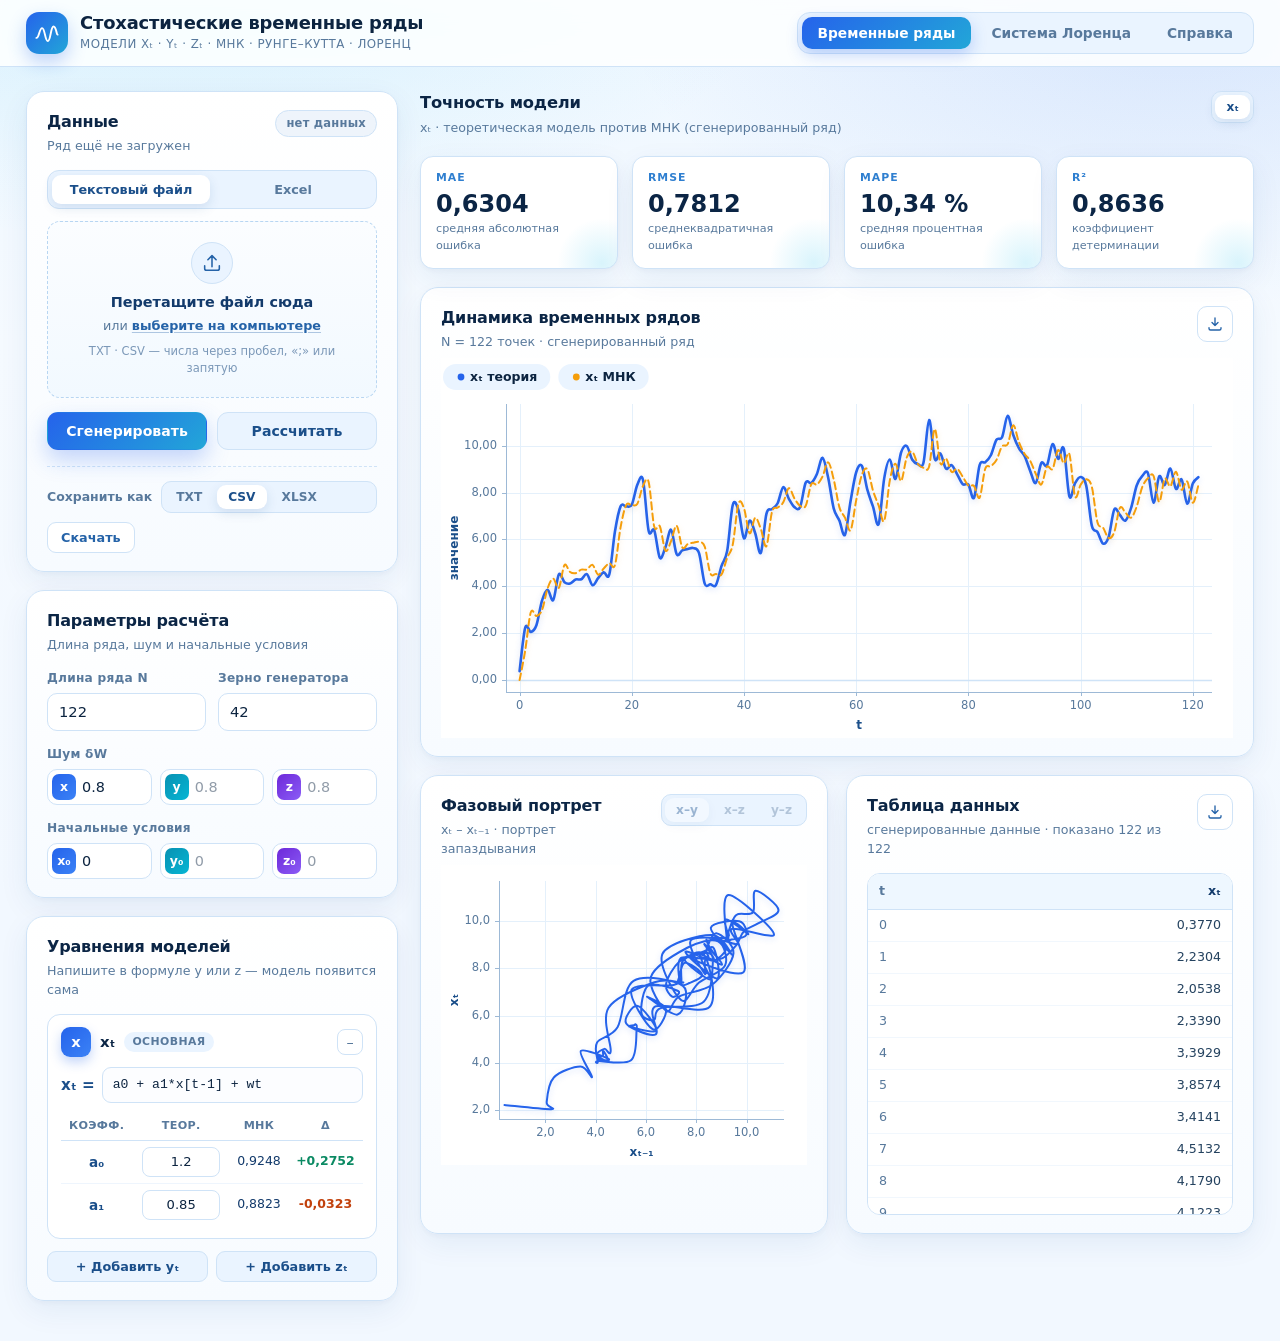
==== commit 28173f06: "Новая версия: 3 модели x/y/z, МНК, ввод-вывод TXT/CSV/XLSX, Рунге-Кутта и Лоренц" ====
--- a/index.html
+++ b/index.html
@@ -3,187 +3,773 @@
   <head>
     <meta charset="UTF-8" />
     <meta name="viewport" content="width=device-width, initial-scale=1.0" />
-    <title>Стохастическая модель</title>
+    <meta
+      name="description"
+      content="Стохастические временные ряды: модели x(t), y(t), z(t), МНК, метод Рунге–Кутта и система Лоренца"
+    />
+    <title>Стохастические временные ряды</title>
     <link href="main.css" rel="stylesheet" />
   </head>
   <body>
-    <header>
-      <h1>Стохастическая модель</h1>
-    </header>
-
-    <article>
-      <!-- ============================== Карта с расчетом ============================== -->
-      <div class="card" id="calc-card">
-        <h3>Параметры модели</h3>
-        <!--  =============== Парамеры =============== -->
-        <div class="param">
-          <label for="N">N:</label>
-          <input
-            type="number"
-            id="N"
-            class="param-input"
-            value="20"
-            max="1000"
-            oninput="if (parseFloat(this.value) > 1000) this.value = 1000;"
-          />
-          <label for="Wt">Wₜ:</label>
-          <input
-            type="number"
-            id="Wt"
-            class="param-input"
-            value="1"
-            step="0.1"
-            max="90000"
-            oninput="if (parseFloat(this.value) > 90000) this.value = 90000;"
-          />
-          <label for="x0-input">X₀:</label>
-          <input
-            type="number"
-            id="X0"
-            class="param-input"
-            value="0"
-            step="0.1"
-            max="90000"
-            oninput="if (parseFloat(this.value) > 90000) this.value = 90000;"
-          />
-        </div>
-
-        <!-- =============== Формулы =============== -->
-        <h3>Уравнения модели</h3>
-
-        <div class="formula-group">
-          <input
-            type="text"
-            id="formula-x"
-            class="formula-input"
-            placeholder="x[t] ="
-            list="models"
-          />
-          <input
-            type="text"
-            id="formula-y"
-            class="formula-input"
-            placeholder="y[t] ="
-            list="models"
-          />
-          <input
-            type="text"
-            id="formula-z"
-            class="formula-input"
-            placeholder="z[t] ="
-            list="models"
-          />
-          <datalist id="models">
-            <option value="x[t] = a0 + a1*t + a2*t^2"></option>
-            <option value="x[t] = a0 + a1*t^2"></option>
-            <option value="x[t] = a0 + a1 * sqrt(t)"></option>
-            <option value="x[t] = a0 + a1 * x[t-1] + a2 * x[t-2]"></option>
-            <option value="y[t] = b0 + b1*x[t] + b2*t"></option>
-            <option value="z[t] = c0 + c1*y[t] + c2*x[t]"></option>
-          </datalist>
-        </div>
-
-        <!-- =============== Коэффициенты =============== -->
-        <div class="coeff-group">
-          <!-- Таблица x -->
-          <div class="coeff-panel">
-            <h4>Коэффициенты модели x[t]</h4>
-            <table class="coeff-table" id="x-table">
-              <thead>
-                <tr>
-                  <th>Коэфф.</th>
-                  <th>Теор.</th>
-                  <th>Расчетный</th>
-                </tr>
-              </thead>
-              <tbody></tbody>
-            </table>
-          </div>
-
-          <!-- Таблица y -->
-          <div class="coeff-panel">
-            <h4>Коэффициенты модели y[t]</h4>
-            <table class="coeff-table" id="y-table">
-              <thead>
-                <tr>
-                  <th>Коэфф.</th>
-                  <th>Теор.</th>
-                  <th>Расчетный</th>
-                </tr>
-              </thead>
-              <tbody></tbody>
-            </table>
-          </div>
-
-          <!-- Таблица z -->
-          <div class="coeff-panel">
-            <h4>Коэффициенты модели z[t]</h4>
-            <table class="coeff-table" id="z-table">
-              <thead>
-                <tr>
-                  <th>Коэфф.</th>
-                  <th>Теор.</th>
-                  <th>Расчетный</th>
-                </tr>
-              </thead>
-              <tbody></tbody>
-            </table>
+    <header class="topbar">
+      <div class="topbar-inner">
+        <div class="brand">
+          <span class="brand-mark" aria-hidden="true">
+            <svg viewBox="0 0 32 32" fill="none">
+              <path
+                d="M3 22c3.5 0 3.5-12 7-12s3.5 16 7 16 3.5-18 7-18 3.5 10 5 10"
+                stroke="currentColor"
+                stroke-width="2.4"
+                stroke-linecap="round"
+              />
+            </svg>
+          </span>
+          <div class="brand-text">
+            <h1>Стохастические временные ряды</h1>
+            <p>Модели xₜ · yₜ · zₜ · МНК · Рунге–Кутта · Лоренц</p>
           </div>
         </div>
 
-        <!-- =============== График =============== -->
-        <div class="graph-group">
-          <div class="graph-panel">
-            <h3>График модели</h3>
-            <div id="graf" class="graf"></div>
+        <nav class="tabs" id="tabs" role="tablist" aria-label="Разделы программы">
+          <button
+            class="tab is-active"
+            role="tab"
+            aria-selected="true"
+            data-tab="series"
+          >
+            Временные ряды
+          </button>
+          <button class="tab" role="tab" aria-selected="false" data-tab="lorenz">
+            Система Лоренца
+          </button>
+          <button class="tab" role="tab" aria-selected="false" data-tab="help">
+            Справка
+          </button>
+        </nav>
+      </div>
+    </header>
+
+    <main class="main">
+      <!-- ==================== ВКЛАДКА: ВРЕМЕННЫЕ РЯДЫ ==================== -->
+      <section class="tab-panel is-active" id="panel-series">
+        <div class="workspace">
+          <!-- ---------- Левая колонка ---------- -->
+          <aside class="sidebar">
+            <!-- Данные -->
+            <section class="card">
+              <div class="card-head">
+                <div class="card-title">
+                  <h2>Данные</h2>
+                  <p class="card-sub" id="data-sub">Ряд ещё не загружен</p>
+                </div>
+                <span class="badge badge--muted" id="data-badge">нет данных</span>
+              </div>
+
+              <div
+                class="segmented"
+                id="input-mode"
+                role="group"
+                aria-label="Тип файла с данными"
+              >
+                <button type="button" class="seg is-active" data-mode="text">
+                  Текстовый файл
+                </button>
+                <button type="button" class="seg" data-mode="excel">
+                  Excel
+                </button>
+              </div>
+
+              <div class="dropzone" id="dropzone" tabindex="0" role="button">
+                <input
+                  type="file"
+                  id="file-input"
+                  accept=".txt,.csv,.tsv"
+                  hidden
+                />
+                <span class="dropzone-icon" aria-hidden="true">
+                  <svg viewBox="0 0 24 24" fill="none">
+                    <path
+                      d="M12 16V4m0 0L7.5 8.5M12 4l4.5 4.5"
+                      stroke="currentColor"
+                      stroke-width="1.7"
+                      stroke-linecap="round"
+                      stroke-linejoin="round"
+                    />
+                    <path
+                      d="M4 15v3a2 2 0 0 0 2 2h12a2 2 0 0 0 2-2v-3"
+                      stroke="currentColor"
+                      stroke-width="1.7"
+                      stroke-linecap="round"
+                    />
+                  </svg>
+                </span>
+                <p class="dropzone-title">Перетащите файл сюда</p>
+                <p class="dropzone-hint">
+                  или <span class="link" id="btn-pick">выберите на компьютере</span>
+                </p>
+                <p class="dropzone-formats" id="file-formats">
+                  TXT · CSV — числа через пробел, «;» или запятую
+                </p>
+              </div>
+
+              <div class="data-meta hidden" id="data-meta">
+                <span class="data-meta-name" id="data-meta-name"></span>
+                <span class="data-meta-cols" id="data-meta-cols"></span>
+              </div>
+
+              <div class="btn-row">
+                <button class="btn btn-primary" id="btn-generate">
+                  Сгенерировать
+                </button>
+                <button class="btn btn-ghost" id="btn-calc">Рассчитать</button>
+              </div>
+
+              <div class="save-row">
+                <span class="save-label">Сохранить как</span>
+                <div
+                  class="segmented segmented--sm"
+                  id="save-format"
+                  role="group"
+                  aria-label="Формат сохранения"
+                >
+                  <button type="button" class="seg" data-format="txt">
+                    TXT
+                  </button>
+                  <button type="button" class="seg is-active" data-format="csv">
+                    CSV
+                  </button>
+                  <button type="button" class="seg" data-format="xlsx">
+                    XLSX
+                  </button>
+                </div>
+                <button class="btn btn-outline btn-sm" id="btn-save">
+                  Скачать
+                </button>
+              </div>
+            </section>
+
+            <!-- Параметры -->
+            <section class="card">
+              <div class="card-head">
+                <div class="card-title">
+                  <h2>Параметры расчёта</h2>
+                  <p class="card-sub">Длина ряда, шум и начальные условия</p>
+                </div>
+              </div>
+
+              <div class="field-grid">
+                <label class="field">
+                  <span>Длина ряда N</span>
+                  <input
+                    id="param-N"
+                    type="number"
+                    min="3"
+                    max="5000"
+                    step="1"
+                    value="122"
+                  />
+                </label>
+                <label class="field">
+                  <span>Зерно генератора</span>
+                  <input id="param-seed" type="number" step="1" value="42" />
+                </label>
+              </div>
+
+              <div class="params-group">
+                <span class="params-label">Шум δW</span>
+                <div class="mini-inputs">
+                  <label class="mini-field">
+                    <span class="mini-var mini-var--x">x</span>
+                    <input
+                      id="noise-x"
+                      type="number"
+                      step="0.1"
+                      min="0"
+                      value="0.8"
+                    />
+                  </label>
+                  <label class="mini-field">
+                    <span class="mini-var mini-var--y">y</span>
+                    <input
+                      id="noise-y"
+                      type="number"
+                      step="0.1"
+                      min="0"
+                      value="0.8"
+                    />
+                  </label>
+                  <label class="mini-field">
+                    <span class="mini-var mini-var--z">z</span>
+                    <input
+                      id="noise-z"
+                      type="number"
+                      step="0.1"
+                      min="0"
+                      value="0.8"
+                    />
+                  </label>
+                </div>
+              </div>
+
+              <div class="params-group">
+                <span class="params-label">Начальные условия</span>
+                <div class="mini-inputs">
+                  <label class="mini-field">
+                    <span class="mini-var mini-var--x">x₀</span>
+                    <input
+                      id="init-x"
+                      type="number"
+                      step="0.1"
+                      value="0"
+                    />
+                  </label>
+                  <label class="mini-field">
+                    <span class="mini-var mini-var--y">y₀</span>
+                    <input
+                      id="init-y"
+                      type="number"
+                      step="0.1"
+                      value="0"
+                    />
+                  </label>
+                  <label class="mini-field">
+                    <span class="mini-var mini-var--z">z₀</span>
+                    <input
+                      id="init-z"
+                      type="number"
+                      step="0.1"
+                      value="0"
+                    />
+                  </label>
+                </div>
+              </div>
+            </section>
+
+            <!-- Модели -->
+            <section class="card">
+              <div class="card-head">
+                <div class="card-title">
+                  <h2>Уравнения моделей</h2>
+                  <p class="card-sub">
+                    Напишите в формуле y или z — модель появится сама
+                  </p>
+                </div>
+              </div>
+              <div id="models-list" class="models-list"></div>
+              <div class="model-add" id="model-add">
+                <button type="button" class="btn btn-ghost btn-sm" data-add="y">
+                  + Добавить yₜ
+                </button>
+                <button type="button" class="btn btn-ghost btn-sm" data-add="z">
+                  + Добавить zₜ
+                </button>
+              </div>
+            </section>
+          </aside>
+
+          <!-- ---------- Правая колонка ---------- -->
+          <section class="content">
+            <div class="metrics-head">
+              <div class="metrics-title">
+                <h2>Точность модели</h2>
+                <p class="card-sub" id="metrics-sub">
+                  Сравнение теоретической и расчётной кривой
+                </p>
+              </div>
+              <div
+                class="segmented segmented--sm"
+                id="metrics-model"
+                role="group"
+                aria-label="Модель для метрик"
+              >
+                <button type="button" class="seg is-active" data-model="x">
+                  xₜ
+                </button>
+                <button type="button" class="seg hidden" data-model="y">
+                  yₜ
+                </button>
+                <button type="button" class="seg hidden" data-model="z">
+                  zₜ
+                </button>
+              </div>
+            </div>
+
+            <div class="kpi-row">
+              <div class="kpi">
+                <span class="kpi-label">MAE</span>
+                <span class="kpi-value" id="kpi-mae">—</span>
+                <span class="kpi-note">средняя абсолютная ошибка</span>
+              </div>
+              <div class="kpi">
+                <span class="kpi-label">RMSE</span>
+                <span class="kpi-value" id="kpi-rmse">—</span>
+                <span class="kpi-note">среднеквадратичная ошибка</span>
+              </div>
+              <div class="kpi">
+                <span class="kpi-label">MAPE</span>
+                <span class="kpi-value" id="kpi-mape">—</span>
+                <span class="kpi-note">средняя процентная ошибка</span>
+              </div>
+              <div class="kpi">
+                <span class="kpi-label">R²</span>
+                <span class="kpi-value" id="kpi-r2">—</span>
+                <span class="kpi-note">коэффициент детерминации</span>
+              </div>
+            </div>
+
+            <section class="card chart-card">
+              <div class="card-head">
+                <div class="card-title">
+                  <h2>Динамика временных рядов</h2>
+                  <p class="card-sub" id="chart-series-sub">
+                    Теоретическая модель, оценка МНК и загруженные данные
+                  </p>
+                </div>
+                <button
+                  class="icon-btn"
+                  id="btn-save-chart-series"
+                  title="Скачать график PNG"
+                  aria-label="Скачать график PNG"
+                >
+                  <svg viewBox="0 0 24 24" fill="none">
+                    <path
+                      d="M12 4v10m0 0-4-4m4 4 4-4"
+                      stroke="currentColor"
+                      stroke-width="1.8"
+                      stroke-linecap="round"
+                      stroke-linejoin="round"
+                    />
+                    <path
+                      d="M4 17v1a2 2 0 0 0 2 2h12a2 2 0 0 0 2-2v-1"
+                      stroke="currentColor"
+                      stroke-width="1.8"
+                      stroke-linecap="round"
+                    />
+                  </svg>
+                </button>
+              </div>
+              <div id="chart-series" class="chart-host"></div>
+            </section>
+
+            <div class="grid-2">
+              <section class="card chart-card">
+                <div class="card-head">
+                  <div class="card-title">
+                    <h2>Фазовый портрет</h2>
+                    <p class="card-sub" id="phase-sub">xₜ – xₜ₋₁</p>
+                  </div>
+                  <div
+                    class="segmented segmented--sm"
+                    id="phase-pair"
+                    role="group"
+                    aria-label="Пары переменных"
+                  >
+                    <button type="button" class="seg is-active" data-pair="xy">
+                      x–y
+                    </button>
+                    <button type="button" class="seg" data-pair="xz">
+                      x–z
+                    </button>
+                    <button type="button" class="seg" data-pair="yz">
+                      y–z
+                    </button>
+                  </div>
+                </div>
+                <div id="chart-phase" class="chart-host chart-host--sm"></div>
+              </section>
+
+              <section class="card">
+                <div class="card-head">
+                  <div class="card-title">
+                    <h2>Таблица данных</h2>
+                    <p class="card-sub" id="table-sub">первые 12 строк</p>
+                  </div>
+                  <button
+                    class="icon-btn"
+                    id="btn-save-table"
+                    title="Сохранить таблицу"
+                    aria-label="Сохранить таблицу"
+                  >
+                    <svg viewBox="0 0 24 24" fill="none">
+                      <path
+                        d="M12 4v10m0 0-4-4m4 4 4-4"
+                        stroke="currentColor"
+                        stroke-width="1.8"
+                        stroke-linecap="round"
+                        stroke-linejoin="round"
+                      />
+                      <path
+                        d="M4 17v1a2 2 0 0 0 2 2h12a2 2 0 0 0 2-2v-1"
+                        stroke="currentColor"
+                        stroke-width="1.8"
+                        stroke-linecap="round"
+                      />
+                    </svg>
+                  </button>
+                </div>
+                <div class="table-wrap" id="data-table-wrap"></div>
+              </section>
+            </div>
+          </section>
+        </div>
+      </section>
+
+      <!-- ==================== ВКЛАДКА: СИСТЕМА ЛОРЕНЦА ==================== -->
+      <section class="tab-panel" id="panel-lorenz">
+        <div class="workspace">
+          <aside class="sidebar">
+            <section class="card">
+              <div class="card-head">
+                <div class="card-title">
+                  <h2>Система уравнений</h2>
+                  <p class="card-sub" id="ode-sub">
+                    dx/dt = σ(y − x) · dy/dt = x(ρ − z) − y · dz/dt = xy − βz
+                  </p>
+                </div>
+              </div>
+
+              <label class="field">
+                <span>Готовая система</span>
+                <select id="ode-preset">
+                  <option value="lorenz">Модель Лоренца</option>
+                  <option value="rossler">Система Рёсслера</option>
+                  <option value="vanderpol">Осциллятор Ван дер Поля</option>
+                  <option value="custom">Своя система</option>
+                </select>
+              </label>
+
+              <div class="eq-list" id="ode-eqs">
+                <label class="eq-row">
+                  <span class="eq-var">dx/dt</span>
+                  <input
+                    class="eq-input"
+                    data-eq="0"
+                    type="text"
+                    spellcheck="false"
+                  />
+                </label>
+                <label class="eq-row">
+                  <span class="eq-var">dy/dt</span>
+                  <input
+                    class="eq-input"
+                    data-eq="1"
+                    type="text"
+                    spellcheck="false"
+                  />
+                </label>
+                <label class="eq-row">
+                  <span class="eq-var">dz/dt</span>
+                  <input
+                    class="eq-input"
+                    data-eq="2"
+                    type="text"
+                    spellcheck="false"
+                  />
+                </label>
+              </div>
+
+              <div class="params-block">
+                <span class="params-label">Коэффициенты системы</span>
+                <div class="param-chips" id="ode-params"></div>
+              </div>
+
+              <div class="field-grid">
+                <label class="field">
+                  <span>Время T</span>
+                  <input id="ode-tmax" type="number" step="1" value="40" />
+                </label>
+                <label class="field">
+                  <span>Шаг dt</span>
+                  <input
+                    id="ode-dt"
+                    type="number"
+                    step="0.001"
+                    min="0.0001"
+                    value="0.01"
+                  />
+                </label>
+              </div>
+
+              <div class="params-group">
+                <span class="params-label">Начальные условия</span>
+                <div class="mini-inputs">
+                  <label class="mini-field">
+                    <span class="mini-var mini-var--x">x₀</span>
+                    <input id="ode-x0" type="number" step="0.1" value="1" />
+                  </label>
+                  <label class="mini-field">
+                    <span class="mini-var mini-var--y">y₀</span>
+                    <input id="ode-y0" type="number" step="0.1" value="1" />
+                  </label>
+                  <label class="mini-field">
+                    <span class="mini-var mini-var--z">z₀</span>
+                    <input id="ode-z0" type="number" step="0.1" value="1" />
+                  </label>
+                </div>
+              </div>
+
+              <label class="field">
+                <span>Метод интегрирования</span>
+                <select id="ode-method">
+                  <option value="rk4">Рунге–Кутта 4-го порядка</option>
+                  <option value="euler">Метод Эйлера</option>
+                </select>
+              </label>
+
+              <div class="btn-row">
+                <button class="btn btn-primary" id="btn-ode-calc">
+                  Рассчитать
+                </button>
+                <button class="btn btn-ghost" id="btn-ode-reset">
+                  Сбросить
+                </button>
+              </div>
+
+              <p class="formula-hint" id="ode-hint">
+                Поддерживаются sin, cos, exp, sqrt, ln, abs, pi, степень ^.
+              </p>
+            </section>
+          </aside>
+
+          <section class="content">
+            <div class="kpi-row kpi-row--compact">
+              <div class="kpi">
+                <span class="kpi-label">Точек</span>
+                <span class="kpi-value" id="ode-kpi-points">—</span>
+                <span class="kpi-note">шагов интегрирования</span>
+              </div>
+              <div class="kpi">
+                <span class="kpi-label">Шаг dt</span>
+                <span class="kpi-value" id="ode-kpi-dt">—</span>
+                <span class="kpi-note">фактический шаг</span>
+              </div>
+              <div class="kpi">
+                <span class="kpi-label">Метод</span>
+                <span class="kpi-value kpi-value--sm" id="ode-kpi-method">—</span>
+                <span class="kpi-note">интегратор</span>
+              </div>
+              <div class="kpi">
+                <span class="kpi-label">Время</span>
+                <span class="kpi-value" id="ode-kpi-time">—</span>
+                <span class="kpi-note">расчёт, мс</span>
+              </div>
+            </div>
+
+            <section class="card chart-card">
+              <div class="card-head">
+                <div class="card-title">
+                  <h2>Странный аттрактор</h2>
+                  <p class="card-sub">
+                    Траектория в фазовом пространстве · вращайте мышью, масштаб — колесом
+                  </p>
+                </div>
+                <span class="badge badge--info" id="attractor-badge">Лоренц</span>
+                <button
+                  class="icon-btn"
+                  id="btn-save-attractor"
+                  title="Скачать аттрактор PNG"
+                  aria-label="Скачать аттрактор PNG"
+                >
+                  <svg viewBox="0 0 24 24" fill="none">
+                    <path
+                      d="M12 4v10m0 0-4-4m4 4 4-4"
+                      stroke="currentColor"
+                      stroke-width="1.8"
+                      stroke-linecap="round"
+                      stroke-linejoin="round"
+                    />
+                    <path
+                      d="M4 17v1a2 2 0 0 0 2 2h12a2 2 0 0 0 2-2v-1"
+                      stroke="currentColor"
+                      stroke-width="1.8"
+                      stroke-linecap="round"
+                    />
+                  </svg>
+                </button>
+              </div>
+              <div id="chart-attractor" class="chart-host chart-host--lg"></div>
+            </section>
+
+            <div class="grid-2">
+              <section class="card chart-card">
+                <div class="card-head">
+                  <div class="card-title">
+                    <h2>Решение системы</h2>
+                    <p class="card-sub">x(t), y(t), z(t)</p>
+                  </div>
+                </div>
+                <div id="chart-ode-series" class="chart-host chart-host--sm"></div>
+              </section>
+
+              <section class="card chart-card">
+                <div class="card-head">
+                  <div class="card-title">
+                    <h2>Фазовый портрет x–y</h2>
+                  </div>
+                </div>
+                <div id="chart-ode-phase" class="chart-host chart-host--sm"></div>
+              </section>
+            </div>
+
+            <section class="card">
+              <div class="card-head">
+                <div class="card-title">
+                  <h2>Таблица решения</h2>
+                  <p class="card-sub" id="ode-table-sub">первые 12 строк</p>
+                </div>
+                <div class="card-actions">
+                  <div
+                    class="segmented segmented--sm"
+                    id="ode-save-format"
+                    role="group"
+                    aria-label="Формат сохранения решения"
+                  >
+                    <button type="button" class="seg" data-format="txt">
+                      TXT
+                    </button>
+                    <button type="button" class="seg is-active" data-format="csv">
+                      CSV
+                    </button>
+                    <button type="button" class="seg" data-format="xlsx">
+                      XLSX
+                    </button>
+                  </div>
+                  <button class="btn btn-outline btn-sm" id="btn-ode-save">
+                    Скачать
+                  </button>
+                </div>
+              </div>
+              <div class="table-wrap" id="ode-table-wrap"></div>
+            </section>
+          </section>
+        </div>
+      </section>
+
+      <!-- ==================== ВКЛАДКА: СПРАВКА ==================== -->
+      <section class="tab-panel" id="panel-help">
+        <div class="help">
+          <section class="card help-intro">
+            <h2>Как пользоваться программой</h2>
+            <p>
+              Программа моделирует случайные временные ряды по уравнениям
+              авторегрессии, оценивает коэффициенты методом наименьших квадратов
+              (МНК) и решает системы дифференциальных уравнений методом
+              Рунге–Кутта 4-го порядка — в том числе классическую модель Лоренца.
+            </p>
+            <ol class="help-steps">
+              <li>
+                Введите уравнение модели: например
+                <code>x[t] = a0 + a1 * x[t-1] + wt</code>. Коэффициенты
+                <code>a0, a1, …</code> можно задать в таблице под уравнением.
+              </li>
+              <li>
+                Если в формуле появляется <code>y[….]</code> или
+                <code>z[….]</code>, автоматически открывается уравнение
+                <code>yₜ</code> или <code>zₜ</code> — так задаётся система из
+                трёх моделей.
+              </li>
+              <li>
+                Задайте длину ряда <b>N</b>, шум <b>δW</b> и начальные условия,
+                затем нажмите «Сгенерировать».
+              </li>
+              <li>
+                Чтобы оценить коэффициенты по реальным данным, загрузите
+                TXT/CSV/XLSX (колонки <code>x</code>, <code>y</code>,
+                <code>z</code>) и нажмите «Рассчитать».
+              </li>
+              <li>
+                Результат сохраняется в TXT, CSV или XLSX кнопкой «Скачать».
+                График можно скачать как PNG.
+              </li>
+            </ol>
+          </section>
+
+          <div class="help-grid">
+            <section class="card">
+              <h2>Дискретные модели</h2>
+              <p class="help-formula">xₜ = a₀ + a₁·xₜ₋₁ + a₂·yₜ₋₁ + δWₓ</p>
+              <p class="help-formula">yₜ = b₀ + b₁·xₜ₋₁ + b₂·yₜ₋₁ + δWᵧ</p>
+              <p class="help-formula">zₜ = c₀ + c₁·yₜ₋₁ + c₂·zₜ₋₁ + δW𝓏</p>
+              <p>
+                Коэффициенты подбираются МНК: минимизируется сумма квадратов
+                отклонений. Для каждого уравнения строится своя матрица
+                регрессоров, поэтому система решается по уравнению.
+              </p>
+            </section>
+
+            <section class="card">
+              <h2>Метод Рунге–Кутта</h2>
+              <p class="help-formula">
+                k₁ = f(t, y)<br />
+                k₂ = f(t + h/2, y + h·k₁/2)<br />
+                k₃ = f(t + h/2, y + h·k₂/2)<br />
+                k₄ = f(t + h, y + h·k₃)<br />
+                yₙ₊₁ = yₙ + h/6 · (k₁ + 2k₂ + 2k₃ + k₄)
+              </p>
+              <p>
+                Метод 4-го порядка точности: ошибка на шаге ∼h⁵, глобальная
+                ∼h⁴. В программе доступен и метод Эйлера — для сравнения.
+              </p>
+            </section>
+
+            <section class="card">
+              <h2>Модель Лоренца</h2>
+              <p class="help-formula">
+                dx/dt = σ(y − x)<br />
+                dy/dt = x(ρ − z) − y<br />
+                dz/dt = x·y − β·z
+              </p>
+              <p>
+                При σ = 10, ρ = 28, β = 8/3 система демонстрирует
+                детерминированный хаос: траектории расходятся экспоненциально,
+                но остаются на странном аттракторе. Нажмите «Рассчитать» на
+                вкладке «Система Лоренца» и повращайте аттрактор мышью.
+              </p>
+            </section>
+
+            <section class="card">
+              <h2>Форматы файлов</h2>
+              <p>
+                <b>TXT / CSV.</b> Числа через пробел, запятую или «;». Допустима
+                шапка <code>x;y;z</code>. Если колонок три, первая — это
+                <code>x</code>; если есть колонка <code>t</code> или
+                <code>time</code>, она становится осью времени.
+              </p>
+              <pre class="help-code">
+t;x;y;z
+0;1,24;0,53;0,11
+1;1,31;0,61;0,14
+2;1,18;0,58;0,19</pre>
+              <p>
+                <b>XLSX.</b> Первый лист книги, числа в колонках. Шапка — по
+                желанию. Экспорт создаёт такой же файл, который открывается в
+                Excel и LibreOffice.
+              </p>
+            </section>
           </div>
+
+          <section class="card help-note">
+            <h2>Обозначения</h2>
+            <div class="legend-grid">
+              <span><i class="dot dot--x"></i>xₜ — синяя серия</span>
+              <span><i class="dot dot--y"></i>yₜ — циановая серия</span>
+              <span><i class="dot dot--z"></i>zₜ — фиолетовая серия</span>
+              <span><i class="dot dot--lsm"></i>оценка МНК — янтарная линия</span>
+              <span><i class="dot dot--data"></i>загруженные данные — точки</span>
+              <span><i class="dot dot--noise"></i>δW — случайный шум</span>
+            </div>
+          </section>
+
+          <footer class="help-footer">
+            <p>© 2026 Лаборатория · Стохастические временные ряды</p>
+          </footer>
         </div>
-      </div>
-
-      <!-- ============================== Карта с расчитанными данными ============================== -->
-      <div class="card" id="direct-card">
-        <div class="toggle-header">
-          <h3>Рассчитанные по коэффициентам данные</h3>
-          <label class="toggle-switch">
-            <input type="checkbox" id="toggle-direct" checked />
-            <span class="toggle-slider"></span>
-          </label>
-        </div>
-        <div id="direct-content">
-          <div class="matrix-preview" style="margin-top: 14px">
-            <div><b>x:</b> <span id="gen-x"></span></div>
-            <div><b>y:</b> <span id="gen-y"></span></div>
-            <div><b>z:</b> <span id="gen-z"></span></div>
-          </div>
-          <button class="copy_button" id="copy_1">Копировать</button>
-        </div>
-      </div>
-
-      <!-- ============================== Карта для ввода данных ============================== -->
-      <div class="card" id="data-card">
-        <div class="toggle-header">
-          <h3>Данные для расчета коэффициентов (x, y, z — по строкам)</h3>
-          <label class="toggle-switch">
-            <input type="checkbox" id="toggle-data" checked />
-            <span class="toggle-slider"></span>
-          </label>
-        </div>
-        <div id="data-content">
-          <textarea
-            id="y-data"
-            rows="6"
-            placeholder="x:&#10;y:&#10;z:"
-          ></textarea>
-        </div>
-      </div>
-    </article>
-
-    <footer>
-      <p>© 2026 Лаборатория</p>
-    </footer>
-
-    <script src="jquery.js"></script>
-    <script src="jquery.flot.js"></script>
+      </section>
+    </main>
+
+    <script src="chart.js"></script>
+    <script src="io.js"></script>
+    <script src="rk.js"></script>
     <script src="main.js"></script>
   </body>
 </html>
--- a/main.css
+++ b/main.css
@@ -1,311 +1,1521 @@
-/* ------- Общие настройки ------- */
+/* ============================================================
+   main.css — оформление: сине-голубая палитра, белые карточки
+   ============================================================ */
+
+:root {
+  --blue-950: #061a33;
+  --blue-900: #0b2545;
+  --blue-800: #123a6b;
+  --blue-700: #1b4f8a;
+  --blue-600: #2563a8;
+  --blue-500: #2f7fd0;
+  --cyan-500: #1fa6d8;
+  --cyan-400: #3fc8f0;
+  --cyan-100: #dcefff;
+  --bg: #f2f8ff;
+  --surface: #ffffff;
+  --surface-2: #eaf4ff;
+  --line: #cfe3f7;
+  --text: #0c2440;
+  --muted: #58799c;
+  --ok: #0ea37a;
+  --warn: #e08b1f;
+  --err: #d64550;
+
+  --x: #2563eb;
+  --y: #06b6d4;
+  --z: #7c3aed;
+  --lsm: #f59e0b;
+
+  --radius-lg: 18px;
+  --radius-md: 13px;
+  --radius-sm: 9px;
+  --shadow-card: 0 10px 30px rgba(16, 74, 140, 0.07),
+    0 2px 6px rgba(16, 74, 140, 0.04);
+  --shadow-float: 0 18px 46px rgba(11, 60, 120, 0.14);
+  --grad-accent: linear-gradient(135deg, #2563eb 0%, #22a6d8 100%);
+  --grad-soft: linear-gradient(180deg, #ffffff 0%, #f7fbff 100%);
+}
+
 * {
   box-sizing: border-box;
 }
 
+html {
+  -webkit-text-size-adjust: 100%;
+}
+
 body {
   margin: 0;
-  padding: 0;
-  background-color: #f9faf9;
-  color: #1f1e0a;
-  font-family: "Century Gothic", "Cambria", serif;
-  font-size: 16px;
-}
-
-header {
-  position: fixed;
+  min-height: 100vh;
+  color: var(--text);
+  font-family: "Segoe UI", "Inter", system-ui, -apple-system, Arial, sans-serif;
+  font-size: 15px;
+  line-height: 1.5;
+  background-color: var(--bg);
+  background-image: radial-gradient(
+      1100px 520px at 12% -8%,
+      rgba(63, 200, 240, 0.16),
+      transparent 60%
+    ),
+    radial-gradient(
+      900px 500px at 92% 0%,
+      rgba(37, 99, 235, 0.12),
+      transparent 62%
+    ),
+    linear-gradient(180deg, #eef7ff 0%, #f5faff 38%, #f2f8ff 100%);
+  background-attachment: fixed;
+}
+
+h1,
+h2,
+h3,
+h4 {
+  margin: 0;
+  font-weight: 600;
+  letter-spacing: -0.01em;
+}
+
+p {
+  margin: 0;
+}
+
+button {
+  font-family: inherit;
+  font-size: inherit;
+  color: inherit;
+  cursor: pointer;
+}
+
+input,
+select,
+textarea {
+  font-family: inherit;
+  font-size: inherit;
+  color: var(--text);
+}
+
+code {
+  font-family: "Cascadia Mono", "Consolas", "SFMono-Regular", monospace;
+  font-size: 0.92em;
+  color: var(--blue-700);
+  background: var(--surface-2);
+  padding: 1px 6px;
+  border-radius: 6px;
+}
+
+.hidden {
+  display: none !important;
+}
+
+/* ==================== Верхняя панель ==================== */
+.topbar {
+  position: sticky;
   top: 0;
-  width: 100%;
-  height: 52px;
-  background-color: #f9faf9;
-  border-bottom: 2px solid #806edc;
-  z-index: 10;
-  display: flex;
+  z-index: 30;
+  background: rgba(255, 255, 255, 0.86);
+  backdrop-filter: saturate(180%) blur(14px);
+  border-bottom: 1px solid var(--line);
+}
+
+.topbar-inner {
+  max-width: 1560px;
+  margin: 0 auto;
+  padding: 12px 26px;
+  display: flex;
+  align-items: center;
+  gap: 28px;
+}
+
+.brand {
+  display: flex;
+  align-items: center;
+  gap: 12px;
+  min-width: 0;
+}
+
+.brand-mark {
+  width: 42px;
+  height: 42px;
+  border-radius: 13px;
+  display: grid;
+  place-items: center;
+  color: #fff;
+  background: var(--grad-accent);
+  box-shadow: 0 8px 18px rgba(37, 99, 235, 0.28);
+  flex: 0 0 auto;
+}
+
+.brand-mark svg {
+  width: 26px;
+  height: 26px;
+}
+
+.brand-text {
+  min-width: 0;
+}
+
+.brand-text h1 {
+  font-size: 1.12rem;
+  line-height: 1.25;
+  white-space: nowrap;
+  overflow: hidden;
+  text-overflow: ellipsis;
+}
+
+.brand-text p {
+  font-size: 0.74rem;
+  color: var(--muted);
+  letter-spacing: 0.04em;
+  text-transform: uppercase;
+  margin-top: 2px;
+}
+
+.tabs {
+  display: flex;
+  gap: 4px;
+  margin-left: auto;
+  padding: 4px;
+  border-radius: 13px;
+  background: var(--surface-2);
+  border: 1px solid var(--line);
+}
+
+.tab {
+  border: 0;
+  background: transparent;
+  color: var(--muted);
+  font-weight: 600;
+  font-size: 0.86rem;
+  padding: 8px 16px;
+  border-radius: 10px;
+  transition: background 0.18s, color 0.18s, box-shadow 0.18s;
+  white-space: nowrap;
+}
+
+.tab:hover {
+  color: var(--blue-700);
+  background: rgba(255, 255, 255, 0.7);
+}
+
+.tab.is-active {
+  color: #fff;
+  background: var(--grad-accent);
+  box-shadow: 0 6px 16px rgba(37, 99, 235, 0.26);
+}
+
+/* ==================== Каркас ==================== */
+.main {
+  max-width: 1560px;
+  margin: 0 auto;
+  padding: 24px 26px 40px;
+}
+
+.tab-panel {
+  display: none;
+}
+
+.tab-panel.is-active {
+  display: block;
+  animation: fadeUp 0.28s ease both;
+}
+
+@keyframes fadeUp {
+  from {
+    opacity: 0;
+    transform: translateY(6px);
+  }
+  to {
+    opacity: 1;
+    transform: none;
+  }
+}
+
+.workspace {
+  display: grid;
+  grid-template-columns: 410px minmax(0, 1fr);
+  gap: 22px;
+  align-items: start;
+}
+
+.sidebar {
+  display: flex;
+  flex-direction: column;
+  gap: 18px;
+  min-width: 0;
+}
+
+.content {
+  display: flex;
+  flex-direction: column;
+  gap: 18px;
+  min-width: 0;
+}
+
+.grid-2 {
+  display: grid;
+  grid-template-columns: minmax(0, 1fr) minmax(0, 1fr);
+  gap: 18px;
+}
+
+/* ==================== Карточки ==================== */
+.card {
+  background: var(--grad-soft);
+  border: 1px solid var(--line);
+  border-radius: var(--radius-lg);
+  box-shadow: var(--shadow-card);
+  padding: 18px 20px;
+  min-width: 0;
+}
+
+.card-head {
+  display: flex;
+  align-items: flex-start;
+  gap: 12px;
+  margin-bottom: 14px;
+}
+
+.card-title {
+  min-width: 0;
+  flex: 1;
+}
+
+.card-title h2 {
+  font-size: 1rem;
+  color: var(--blue-900);
+}
+
+.card-sub {
+  font-size: 0.79rem;
+  color: var(--muted);
+  margin-top: 3px;
+}
+
+.card-actions {
+  display: flex;
+  align-items: center;
+  gap: 8px;
+  flex-wrap: wrap;
+  justify-content: flex-end;
+}
+
+.badge {
+  display: inline-flex;
+  align-items: center;
+  gap: 6px;
+  font-size: 0.72rem;
+  font-weight: 600;
+  letter-spacing: 0.02em;
+  padding: 4px 10px;
+  border-radius: 999px;
+  white-space: nowrap;
+}
+
+.badge--muted {
+  color: var(--muted);
+  background: #eef4fb;
+  border: 1px solid var(--line);
+}
+
+.badge--info {
+  color: #fff;
+  background: var(--grad-accent);
+  box-shadow: 0 5px 12px rgba(37, 99, 235, 0.22);
+}
+
+.badge--ok {
+  color: #066a52;
+  background: #dff7ef;
+  border: 1px solid #b7ebd9;
+}
+
+.badge--warn {
+  color: #8a5606;
+  background: #fdf1d9;
+  border: 1px solid #f3ddac;
+}
+
+/* ==================== Кнопки ==================== */
+.btn {
+  border: 1px solid transparent;
+  border-radius: 11px;
+  padding: 10px 18px;
+  font-weight: 600;
+  font-size: 0.88rem;
+  display: inline-flex;
   align-items: center;
   justify-content: center;
-  box-shadow: 0 2px 5px rgba(0, 0, 0, 0.05);
-}
-
-header h1 {
-  font-size: 1.4rem;
-  margin: 0;
-  font-weight: 500;
-  letter-spacing: 0.5px;
-}
-
-article {
-  margin: 80px auto 40px;
-  max-width: 1200px;
-  padding: 0 20px;
-}
-
-footer {
+  gap: 7px;
+  transition: transform 0.15s, box-shadow 0.15s, background 0.15s,
+    border-color 0.15s, color 0.15s;
+  user-select: none;
+}
+
+.btn:active {
+  transform: translateY(1px) scale(0.995);
+}
+
+.btn-primary {
+  color: #fff;
+  background: var(--grad-accent);
+  box-shadow: 0 10px 22px rgba(37, 99, 235, 0.26);
+}
+
+.btn-primary:hover {
+  box-shadow: 0 14px 28px rgba(37, 99, 235, 0.34);
+  transform: translateY(-1px);
+}
+
+.btn-ghost {
+  color: var(--blue-700);
+  background: var(--surface-2);
+  border-color: var(--line);
+}
+
+.btn-ghost:hover {
+  background: #dcecfd;
+}
+
+.btn-outline {
+  color: var(--blue-600);
+  background: #fff;
+  border-color: var(--line);
+}
+
+.btn-outline:hover {
+  border-color: var(--cyan-400);
+  box-shadow: 0 6px 16px rgba(31, 166, 216, 0.16);
+}
+
+.btn-sm {
+  padding: 7px 13px;
+  font-size: 0.8rem;
+  border-radius: 9px;
+}
+
+.btn:disabled {
+  opacity: 0.55;
+  cursor: not-allowed;
+  box-shadow: none;
+  transform: none;
+}
+
+.btn-row {
+  display: flex;
+  gap: 10px;
+  margin-top: 14px;
+}
+
+.btn-row .btn {
+  flex: 1;
+}
+
+.icon-btn {
+  width: 36px;
+  height: 36px;
+  border-radius: 10px;
+  border: 1px solid var(--line);
+  background: #fff;
+  color: var(--blue-600);
+  display: grid;
+  place-items: center;
+  transition: 0.16s;
+  flex: 0 0 auto;
+}
+
+.icon-btn svg {
+  width: 18px;
+  height: 18px;
+}
+
+.icon-btn:hover {
+  color: var(--blue-800);
+  border-color: var(--cyan-400);
+  box-shadow: 0 6px 14px rgba(31, 166, 216, 0.18);
+}
+
+/* ==================== Сегментированные переключатели ==================== */
+.segmented {
+  display: flex;
+  gap: 4px;
+  padding: 4px;
+  border-radius: 12px;
+  background: var(--surface-2);
+  border: 1px solid var(--line);
+}
+
+.seg {
+  flex: 1;
+  border: 0;
+  background: transparent;
+  color: var(--muted);
+  font-size: 0.8rem;
+  font-weight: 600;
+  padding: 7px 10px;
+  border-radius: 9px;
+  transition: 0.16s;
+  white-space: nowrap;
+}
+
+.seg:hover {
+  color: var(--blue-700);
+}
+
+.seg.is-active {
+  color: var(--blue-700);
+  background: #fff;
+  box-shadow: 0 4px 12px rgba(16, 74, 140, 0.12);
+}
+
+.seg:disabled {
+  opacity: 0.38;
+  cursor: not-allowed;
+}
+
+.segmented--sm {
+  padding: 3px;
+  border-radius: 10px;
+}
+
+.segmented--sm .seg {
+  padding: 5px 11px;
+  font-size: 0.76rem;
+  flex: 0 0 auto;
+}
+
+/* ==================== Поля ввода ==================== */
+.field {
+  display: flex;
+  flex-direction: column;
+  gap: 5px;
+  min-width: 0;
+}
+
+.field > span {
+  font-size: 0.76rem;
+  font-weight: 600;
+  color: var(--muted);
+  letter-spacing: 0.02em;
+}
+
+.field input,
+.field select {
+  width: 100%;
+  height: 38px;
+  padding: 0 11px;
+  border: 1px solid var(--line);
+  border-radius: 10px;
+  background: #fff;
+  font-size: 0.92rem;
+  transition: border-color 0.16s, box-shadow 0.16s;
+}
+
+.field select {
+  appearance: none;
+  background-image: linear-gradient(45deg, transparent 50%, var(--blue-500) 50%),
+    linear-gradient(135deg, var(--blue-500) 50%, transparent 50%);
+  background-position: calc(100% - 17px) 16px, calc(100% - 12px) 16px;
+  background-size: 5px 5px, 5px 5px;
+  background-repeat: no-repeat;
+  padding-right: 30px;
+  cursor: pointer;
+}
+
+.field-grid {
+  display: grid;
+  grid-template-columns: 1fr 1fr;
+  gap: 12px;
+}
+
+input:focus,
+select:focus,
+textarea:focus,
+.dropzone:focus {
+  outline: none;
+  border-color: var(--cyan-400);
+  box-shadow: 0 0 0 4px rgba(63, 200, 240, 0.16);
+}
+
+.params-group {
+  margin-top: 14px;
+}
+
+.params-label {
+  display: block;
+  font-size: 0.76rem;
+  font-weight: 600;
+  color: var(--muted);
+  letter-spacing: 0.02em;
+  margin-bottom: 6px;
+}
+
+.mini-inputs {
+  display: grid;
+  grid-template-columns: repeat(3, minmax(0, 1fr));
+  gap: 8px;
+}
+
+.mini-field {
+  display: flex;
+  align-items: center;
+  gap: 6px;
+  padding: 4px 8px 4px 4px;
+  border: 1px solid var(--line);
+  border-radius: 10px;
+  background: #fff;
+  min-width: 0;
+}
+
+.mini-var {
+  width: 24px;
+  height: 26px;
+  border-radius: 7px;
+  display: grid;
+  place-items: center;
+  font-size: 0.78rem;
+  font-weight: 700;
+  color: #fff;
+  flex: 0 0 auto;
+}
+
+.mini-var--x {
+  background: linear-gradient(135deg, #2563eb, #3b82f6);
+}
+
+.mini-var--y {
+  background: linear-gradient(135deg, #0891b2, #06b6d4);
+}
+
+.mini-var--z {
+  background: linear-gradient(135deg, #6d28d9, #8b5cf6);
+}
+
+.mini-field input {
+  width: 100%;
+  min-width: 0;
+  border: 0;
+  padding: 2px 0;
+  background: transparent;
+  font-size: 0.9rem;
+}
+
+.mini-field input:focus {
+  box-shadow: none;
+}
+
+/* ==================== Блок данных ==================== */
+.dropzone {
+  margin-top: 12px;
+  border: 1.6px dashed #b8d6f2;
+  border-radius: var(--radius-md);
+  background: linear-gradient(180deg, #fbfdff, #f2f9ff);
+  padding: 20px 16px;
   text-align: center;
-  padding: 5px;
-  font-size: 13px;
-  border-top: 1px solid #806edc;
-  background-color: #f9faf9;
-  margin-top: 40px;
-}
-
-/* ------- Карты ------- */
-.card {
+  transition: 0.18s;
+  cursor: pointer;
+}
+
+.dropzone:hover,
+.dropzone.is-over {
+  border-color: var(--cyan-400);
+  background: linear-gradient(180deg, #f4fbff, #e8f6ff);
+  box-shadow: inset 0 0 0 3px rgba(63, 200, 240, 0.08);
+}
+
+.dropzone-icon {
+  width: 42px;
+  height: 42px;
+  margin: 0 auto 8px;
+  border-radius: 50%;
+  display: grid;
+  place-items: center;
+  color: var(--blue-600);
+  background: var(--surface-2);
+  border: 1px solid var(--line);
+}
+
+.dropzone-icon svg {
+  width: 22px;
+  height: 22px;
+}
+
+.dropzone-title {
+  font-weight: 600;
+  font-size: 0.9rem;
+  color: var(--blue-800);
+}
+
+.dropzone-hint {
+  font-size: 0.8rem;
+  color: var(--muted);
+  margin-top: 2px;
+}
+
+.dropzone-formats {
+  font-size: 0.72rem;
+  color: #7b98b8;
+  margin-top: 8px;
+}
+
+.link {
+  color: var(--blue-600);
+  font-weight: 600;
+  text-decoration: underline;
+  text-decoration-color: rgba(37, 99, 168, 0.35);
+  text-underline-offset: 2px;
+}
+
+.link:hover {
+  color: var(--cyan-500);
+}
+
+.data-meta {
+  display: flex;
+  flex-direction: column;
+  gap: 2px;
+  margin-top: 10px;
+  padding: 9px 12px;
+  border-radius: 10px;
+  background: #eef8ff;
+  border: 1px solid #d6ebfb;
+  font-size: 0.78rem;
+}
+
+.data-meta-name {
+  font-weight: 600;
+  color: var(--blue-800);
+  word-break: break-all;
+}
+
+.data-meta-cols {
+  color: var(--muted);
+}
+
+.save-row {
+  display: flex;
+  align-items: center;
+  gap: 9px;
+  margin-top: 16px;
+  padding-top: 14px;
+  border-top: 1px dashed var(--line);
+  flex-wrap: wrap;
+}
+
+.save-label {
+  font-size: 0.78rem;
+  font-weight: 600;
+  color: var(--muted);
+}
+
+.save-row .segmented {
+  flex: 1;
+  min-width: 130px;
+}
+
+/* ==================== Модели ==================== */
+.models-list {
+  display: flex;
+  flex-direction: column;
+  gap: 12px;
+}
+
+.model-card {
+  border: 1px solid var(--line);
+  border-radius: var(--radius-md);
   background: #fff;
+  padding: 12px 13px;
+  transition: border-color 0.18s, box-shadow 0.18s;
+}
+
+.model-card:hover {
+  border-color: #b9d8f5;
+  box-shadow: 0 8px 20px rgba(16, 74, 140, 0.07);
+}
+
+.model-card.is-hidden {
+  display: none;
+}
+
+.model-head {
+  display: flex;
+  align-items: center;
+  gap: 9px;
+}
+
+.model-badge {
+  width: 30px;
+  height: 30px;
+  border-radius: 9px;
+  display: grid;
+  place-items: center;
+  font-size: 0.92rem;
+  font-weight: 700;
+  color: #fff;
+  flex: 0 0 auto;
+}
+
+.model-badge--x {
+  background: linear-gradient(135deg, #2563eb, #3b82f6);
+  box-shadow: 0 5px 12px rgba(37, 99, 235, 0.28);
+}
+
+.model-badge--y {
+  background: linear-gradient(135deg, #0891b2, #06b6d4);
+  box-shadow: 0 5px 12px rgba(6, 182, 212, 0.26);
+}
+
+.model-badge--z {
+  background: linear-gradient(135deg, #6d28d9, #8b5cf6);
+  box-shadow: 0 5px 12px rgba(124, 58, 237, 0.26);
+}
+
+.model-name {
+  font-weight: 600;
+  font-size: 0.93rem;
+  color: var(--blue-900);
+}
+
+.model-tag {
+  font-size: 0.68rem;
+  font-weight: 700;
+  letter-spacing: 0.04em;
+  text-transform: uppercase;
+  color: var(--muted);
+  background: var(--surface-2);
+  border-radius: 999px;
+  padding: 2px 8px;
+}
+
+.model-actions {
+  margin-left: auto;
+  display: flex;
+  gap: 4px;
+}
+
+.model-toggle {
+  border: 1px solid var(--line);
+  background: #fff;
+  color: var(--muted);
+  width: 26px;
+  height: 26px;
   border-radius: 8px;
-  box-shadow: 0 4px 12px rgba(0, 0, 0, 0.05);
-  padding: 15px 26px;
-  margin-bottom: 28px;
-  transition: all 0.2s;
-}
-
-.card h3 {
-  margin-top: 18px;
-  margin-bottom: 10px;
-  font-weight: 500;
-  color: #2c3e2f;
-  font-size: 1.3rem;
-}
-
-.card h3:first-of-type {
-  margin-top: 0;
-}
-
-/* ------- Параметры ------- */
-.param {
+  display: grid;
+  place-items: center;
+  font-size: 0.9rem;
+  line-height: 1;
+  transition: 0.16s;
+}
+
+.model-toggle:hover {
+  color: var(--blue-700);
+  border-color: var(--cyan-400);
+}
+
+.model-body {
+  margin-top: 10px;
+}
+
+.model-card.is-collapsed .model-body {
+  display: none;
+}
+
+.model-formula {
+  display: flex;
+  align-items: center;
+  gap: 7px;
+}
+
+.formula-prefix {
+  font-weight: 700;
+  font-size: 0.95rem;
+  color: var(--blue-700);
+  white-space: nowrap;
+}
+
+.model-input {
+  flex: 1;
+  min-width: 0;
+  height: 36px;
+  padding: 0 10px;
+  border: 1px solid var(--line);
+  border-radius: 9px;
+  background: #fcfdff;
+  font-family: "Cascadia Mono", "Consolas", monospace;
+  font-size: 0.82rem;
+  transition: 0.16s;
+}
+
+.model-input:focus {
+  background: #fff;
+}
+
+.model-error {
+  margin-top: 7px;
+  font-size: 0.76rem;
+  color: var(--err);
+  display: none;
+}
+
+.model-error.is-visible {
+  display: block;
+}
+
+.coeff-table {
+  width: 100%;
+  border-collapse: collapse;
+  margin-top: 10px;
+  font-size: 0.78rem;
+}
+
+.coeff-table th {
+  font-weight: 600;
+  color: var(--muted);
+  text-align: center;
+  padding: 5px 3px;
+  border-bottom: 1px solid var(--line);
+  font-size: 0.7rem;
+  letter-spacing: 0.03em;
+  text-transform: uppercase;
+}
+
+.coeff-table td {
+  padding: 6px 3px;
+  text-align: center;
+  border-bottom: 1px solid #eef5fd;
+}
+
+.coeff-table tr:last-child td {
+  border-bottom: 0;
+}
+
+.coeff-table .coeff-name {
+  font-weight: 700;
+  color: var(--blue-700);
+  font-size: 0.85rem;
+}
+
+.coeff-input {
+  width: 100%;
+  max-width: 78px;
+  height: 30px;
+  border: 1px solid var(--line);
+  border-radius: 8px;
+  background: #fff;
+  text-align: center;
+  font-size: 0.82rem;
+  padding: 0 4px;
+}
+
+.coeff-input:focus {
+  box-shadow: 0 0 0 3px rgba(63, 200, 240, 0.18);
+}
+
+.coeff-estim {
+  color: var(--blue-800);
+  font-variant-numeric: tabular-nums;
+}
+
+.coeff-dev {
+  font-variant-numeric: tabular-nums;
+  font-weight: 600;
+  color: var(--muted);
+}
+
+.coeff-dev--pos {
+  color: #0b8a63;
+}
+
+.coeff-dev--neg {
+  color: #c2410c;
+}
+
+.model-empty {
+  padding: 10px;
+  text-align: center;
+  color: #93aecb;
+  font-size: 0.8rem;
+}
+
+.model-add {
+  display: flex;
+  gap: 8px;
+  margin-top: 12px;
+}
+
+.model-add .btn {
+  flex: 1;
+}
+
+/* ==================== Метрики ==================== */
+.metrics-head {
+  display: flex;
+  align-items: flex-start;
+  gap: 14px;
+}
+
+.metrics-title {
+  flex: 1;
+  min-width: 0;
+}
+
+.metrics-title h2 {
+  font-size: 1.02rem;
+  color: var(--blue-900);
+}
+
+.kpi-row {
+  display: grid;
+  grid-template-columns: repeat(4, minmax(0, 1fr));
+  gap: 14px;
+}
+
+.kpi {
+  position: relative;
+  overflow: hidden;
+  background: var(--surface);
+  border: 1px solid var(--line);
+  border-radius: var(--radius-md);
+  padding: 13px 15px 14px;
+  box-shadow: var(--shadow-card);
+}
+
+.kpi::after {
+  content: "";
+  position: absolute;
+  inset: auto -30px -40px auto;
+  width: 90px;
+  height: 90px;
+  border-radius: 50%;
+  background: radial-gradient(circle, rgba(63, 200, 240, 0.2), transparent 70%);
+}
+
+.kpi-label {
+  display: block;
+  font-size: 0.68rem;
+  font-weight: 700;
+  letter-spacing: 0.09em;
+  color: var(--blue-500);
+  text-transform: uppercase;
+}
+
+.kpi-value {
+  display: block;
+  font-size: 1.5rem;
+  font-weight: 700;
+  color: var(--blue-900);
+  line-height: 1.25;
+  margin-top: 3px;
+  font-variant-numeric: tabular-nums;
+  overflow-wrap: anywhere;
+}
+
+.kpi-value--sm {
+  font-size: 1.02rem;
+  padding-top: 6px;
+}
+
+.kpi-note {
+  display: block;
+  font-size: 0.7rem;
+  color: var(--muted);
+  margin-top: 2px;
+}
+
+/* ==================== Графики ==================== */
+.chart-host {
+  width: 100%;
+  height: 380px;
+  min-width: 0;
+}
+
+.chart-host--sm {
+  height: 300px;
+}
+
+.chart-host--lg {
+  height: 500px;
+}
+
+.chart-card .card-head {
+  margin-bottom: 6px;
+}
+
+/* ==================== Таблицы ==================== */
+.table-wrap {
+  overflow: auto;
+  max-height: 342px;
+  border: 1px solid var(--line);
+  border-radius: var(--radius-md);
+  background: #fff;
+}
+
+.table-wrap table {
+  width: 100%;
+  border-collapse: collapse;
+  font-size: 0.79rem;
+  font-variant-numeric: tabular-nums;
+}
+
+.table-wrap th {
+  position: sticky;
+  top: 0;
+  z-index: 1;
+  background: #eef7ff;
+  color: var(--blue-800);
+  font-weight: 600;
+  text-align: right;
+  padding: 8px 11px;
+  border-bottom: 1px solid var(--line);
+  white-space: nowrap;
+}
+
+.table-wrap td {
+  padding: 6px 11px;
+  text-align: right;
+  border-bottom: 1px solid #f1f7fd;
+  color: #24425f;
+  white-space: nowrap;
+}
+
+.table-wrap th:first-child,
+.table-wrap td:first-child {
+  text-align: left;
+  color: var(--muted);
+}
+
+.table-wrap tr:hover td {
+  background: #f6fbff;
+}
+
+.table-wrap .table-empty {
+  padding: 26px 14px;
+  text-align: center;
+  color: #93aecb;
+  font-size: 0.82rem;
+}
+
+.table-wrap td.source-flag {
+  color: var(--blue-500);
+  font-size: 0.72rem;
+}
+
+/* ==================== Система ОДУ ==================== */
+.eq-list {
+  display: flex;
+  flex-direction: column;
+  gap: 8px;
+  margin-top: 14px;
+}
+
+.eq-row {
   display: flex;
   align-items: center;
   gap: 8px;
-  margin-bottom: 14px;
-}
-
-.param label {
-  font-size: 20px;
-  font-weight: normal;
-}
-
-.param input {
-  width: 80px;
-  padding: 8px 10px;
-  font-size: 20px;
-  border: 1px solid #ccc;
-  border-radius: 6px;
-  background: #fcfffd;
-  transition: 0.2s;
-}
-
-/* ------- Формулы ------- */
-.formula-group {
+}
+
+.eq-var {
+  width: 48px;
+  font-family: "Cascadia Mono", "Consolas", monospace;
+  font-size: 0.76rem;
+  font-weight: 700;
+  color: var(--blue-600);
+  flex: 0 0 auto;
+}
+
+.eq-input {
+  flex: 1;
+  min-width: 0;
+  height: 36px;
+  padding: 0 10px;
+  border: 1px solid var(--line);
+  border-radius: 9px;
+  background: #fcfdff;
+  font-family: "Cascadia Mono", "Consolas", monospace;
+  font-size: 0.8rem;
+}
+
+.eq-input:focus {
+  background: #fff;
+}
+
+.params-block {
+  margin-top: 14px;
+}
+
+.param-chips {
+  display: grid;
+  grid-template-columns: repeat(3, minmax(0, 1fr));
+  gap: 8px;
+}
+
+.param-chip {
+  display: flex;
+  flex-direction: column;
+  gap: 3px;
+  padding: 7px 9px;
+  border: 1px solid var(--line);
+  border-radius: 10px;
+  background: #fff;
+  min-width: 0;
+}
+
+.param-chip span {
+  font-size: 0.7rem;
+  font-weight: 600;
+  color: var(--muted);
+  white-space: nowrap;
+  overflow: hidden;
+  text-overflow: ellipsis;
+}
+
+.param-chip input {
+  width: 100%;
+  border: 0;
+  background: transparent;
+  padding: 0;
+  font-size: 0.88rem;
+  font-weight: 600;
+  color: var(--blue-800);
+}
+
+.param-chip input:focus {
+  box-shadow: none;
+}
+
+.formula-hint {
+  margin-top: 14px;
+  font-size: 0.74rem;
+  color: var(--muted);
+  line-height: 1.45;
+}
+
+/* ==================== Справка ==================== */
+.help {
+  max-width: 1120px;
+  margin: 0 auto;
+  display: flex;
+  flex-direction: column;
+  gap: 18px;
+}
+
+.help h2 {
+  font-size: 1.06rem;
+  color: var(--blue-900);
+  margin-bottom: 8px;
+}
+
+.help p {
+  color: #33536f;
+  font-size: 0.9rem;
+  line-height: 1.6;
+}
+
+.help p + p {
+  margin-top: 8px;
+}
+
+.help-steps {
+  margin: 12px 0 0;
+  padding-left: 22px;
+  color: #33536f;
+  font-size: 0.9rem;
+  line-height: 1.65;
+}
+
+.help-steps li + li {
+  margin-top: 6px;
+}
+
+.help-grid {
+  display: grid;
+  grid-template-columns: repeat(2, minmax(0, 1fr));
+  gap: 18px;
+}
+
+.help-formula {
+  font-family: "Cascadia Mono", "Consolas", monospace;
+  font-size: 0.86rem !important;
+  color: var(--blue-800) !important;
+  background: var(--surface-2);
+  border: 1px solid var(--line);
+  border-radius: 10px;
+  padding: 10px 13px;
+  margin-bottom: 8px;
+  line-height: 1.7 !important;
+}
+
+.help-code {
+  margin: 10px 0;
+  padding: 12px 14px;
+  background: #0b2545;
+  color: #cfe8ff;
+  border-radius: 10px;
+  font-family: "Cascadia Mono", "Consolas", monospace;
+  font-size: 0.78rem;
+  line-height: 1.55;
+  overflow: auto;
+}
+
+.legend-grid {
+  display: grid;
+  grid-template-columns: repeat(3, minmax(0, 1fr));
+  gap: 10px 18px;
+  font-size: 0.86rem;
+  color: #33536f;
+}
+
+.legend-grid span {
   display: flex;
   align-items: center;
-  margin-bottom: 18px;
-  gap: 15px;
-  width: 100%;
-  flex-wrap: wrap;
-}
-
-.formula-input {
-  flex: 1;
-  min-width: 250px;
-  padding: 8px 10px;
-  font-size: 20px;
-  border: 1px solid #ccc;
-  border-radius: 6px;
-  background: #fcfffd;
-  transition: 0.2s;
-  font-family: "Century Gothic", "Cambria", serif;
-}
-
-/* ------- Коэффициенты ------- */
-.coeff-group {
-  display: grid;
-  grid-template-columns: repeat(3, 1fr);
-  gap: 15px;
-  margin-top: 20px;
-}
-
-.coeff-panel {
+  gap: 8px;
+}
+
+.dot {
+  width: 11px;
+  height: 11px;
+  border-radius: 50%;
+  flex: 0 0 auto;
+}
+
+.dot--x {
+  background: #2563eb;
+}
+
+.dot--y {
+  background: #06b6d4;
+}
+
+.dot--z {
+  background: #7c3aed;
+}
+
+.dot--lsm {
+  background: #f59e0b;
+}
+
+.dot--data {
+  background: #64748b;
+}
+
+.dot--noise {
+  background: #94a3b8;
+}
+
+.help-footer {
+  text-align: center;
+  color: var(--muted);
+  font-size: 0.8rem;
+  padding: 13px 0 4px;
+  border-top: 1px solid var(--line);
+}
+
+/* ==================== Всплывающие подсказки / тосты ==================== */
+.toast-layer {
+  position: fixed;
+  right: 22px;
+  bottom: 22px;
+  z-index: 80;
   display: flex;
   flex-direction: column;
   gap: 10px;
+  pointer-events: none;
+}
+
+.toast {
+  pointer-events: auto;
+  min-width: 260px;
+  max-width: 380px;
+  background: #fff;
+  border: 1px solid var(--line);
+  border-left: 4px solid var(--cyan-400);
+  border-radius: 12px;
+  box-shadow: var(--shadow-float);
   padding: 12px 14px;
-  background: #fcfffd;
-  border: 1px solid #ccc;
+  font-size: 0.84rem;
+  color: var(--blue-900);
+  animation: toastIn 0.24s ease both;
+}
+
+.toast--error {
+  border-left-color: var(--err);
+}
+
+.toast--ok {
+  border-left-color: var(--ok);
+}
+
+.toast-title {
+  font-weight: 700;
+  margin-bottom: 2px;
+}
+
+.toast-text {
+  color: #46617d;
+  font-size: 0.8rem;
+  word-break: break-word;
+}
+
+@keyframes toastIn {
+  from {
+    opacity: 0;
+    transform: translateY(8px) scale(0.98);
+  }
+  to {
+    opacity: 1;
+    transform: none;
+  }
+}
+
+/* ==================== Адаптивность ==================== */
+@media (max-width: 1360px) {
+  .workspace {
+    grid-template-columns: 372px minmax(0, 1fr);
+  }
+}
+
+@media (max-width: 1180px) {
+  .workspace {
+    grid-template-columns: minmax(0, 1fr);
+  }
+
+  .sidebar {
+    display: grid;
+    grid-template-columns: repeat(2, minmax(0, 1fr));
+    gap: 16px;
+  }
+
+  .sidebar > .card:first-child {
+    grid-column: 1 / -1;
+  }
+
+  .help-grid {
+    grid-template-columns: minmax(0, 1fr);
+  }
+}
+
+@media (max-width: 900px) {
+  .topbar-inner {
+    flex-wrap: wrap;
+    gap: 12px;
+    padding: 12px 16px;
+  }
+
+  .tabs {
+    width: 100%;
+    margin-left: 0;
+  }
+
+  .tab {
+    flex: 1;
+  }
+
+  .main {
+    padding: 16px 16px 30px;
+  }
+
+  .sidebar {
+    grid-template-columns: minmax(0, 1fr);
+  }
+
+  .grid-2 {
+    grid-template-columns: minmax(0, 1fr);
+  }
+
+  .kpi-row {
+    grid-template-columns: repeat(2, minmax(0, 1fr));
+  }
+
+  .metrics-head {
+    flex-direction: column;
+    align-items: stretch;
+  }
+
+  .metrics-head .segmented {
+    align-self: flex-start;
+  }
+
+  .legend-grid {
+    grid-template-columns: repeat(2, minmax(0, 1fr));
+  }
+}
+
+@media (max-width: 560px) {
+  .brand-text p {
+    display: none;
+  }
+
+  .brand-text h1 {
+    font-size: 0.98rem;
+  }
+
+  .card {
+    padding: 15px 14px;
+  }
+
+  .param-chips {
+    grid-template-columns: repeat(2, minmax(0, 1fr));
+  }
+
+  .kpi-row {
+    grid-template-columns: repeat(2, minmax(0, 1fr));
+    gap: 10px;
+  }
+
+  .kpi-value {
+    font-size: 1.24rem;
+  }
+
+  .chart-host {
+    height: 300px;
+  }
+
+  .chart-host--sm {
+    height: 260px;
+  }
+
+  .chart-host--lg {
+    height: 360px;
+  }
+
+  .save-row .segmented {
+    min-width: 0;
+  }
+
+  .legend-grid {
+    grid-template-columns: minmax(0, 1fr);
+  }
+
+  .formula-prefix {
+    font-size: 0.86rem;
+  }
+}
+
+/* Скроллбары в синем стиле */
+* {
+  scrollbar-width: thin;
+  scrollbar-color: #b9d8f2 transparent;
+}
+
+*::-webkit-scrollbar {
+  width: 9px;
+  height: 9px;
+}
+
+*::-webkit-scrollbar-thumb {
+  background: #b9d8f2;
   border-radius: 8px;
-  box-sizing: border-box;
-  min-width: 0;
-}
-
-.coeff-panel h4 {
-  margin: 0;
-  font-weight: 500;
-  text-align: center;
-  font-size: 1.05rem;
-}
-
-.coeff-table {
-  width: 100%;
-  table-layout: fixed;
-  border-collapse: collapse;
-}
-
-.coeff-table th {
-  padding: 6px 4px;
-  border-bottom: 1px solid #ddd;
-  text-align: center;
-  font-size: 0.85rem;
-  font-weight: normal;
-  background-color: #f0f2f0;
-}
-
-.coeff-table td {
-  padding: 4px 4px;
-  border-bottom: 1px solid #eee;
-  text-align: center;
-  font-size: 15px;
-}
-
-.coeff-table input {
-  width: 100%;
-  max-width: 70px;
-  padding: 6px 0;
-  border-radius: 5px;
-  border: 1px solid #ddd;
-  text-align: center;
-  font-size: 15px;
-}
-
-/* ------- График ------- */
-.graph-group {
-  margin-top: 22px;
-}
-
-.graph-panel {
-  width: 100%;
-}
-
-.graph-panel h3 {
-  margin-top: 0;
-  margin-bottom: 12px;
-  font-weight: 500;
-  font-size: 1.3rem;
-}
-
-.graf {
-  width: 100% !important;
-  height: 400px;
-  display: block;
-  position: relative;
-}
-
-/* ------- Блоки расчета ------- */
-textarea {
-  width: 100%;
-  padding: 12px;
-  border-radius: 6px;
-  border: 1px solid #ccc;
-  background: #fcfffd;
-  resize: vertical;
-  transition: 0.2s;
-  font-size: 0.95rem;
-  font-family: inherit;
-}
-
-#generated-data-output {
-  border-radius: 5px;
-  border: 1px solid #ededed;
-  padding: 5px;
-}
-
-.copy_button {
-  background: #f0f2f0;
-  border: none;
-  color: #1f1e0a;
-  padding: 5px 14px;
-  border-radius: 15px;
-  cursor: pointer;
-  font-size: 0.8rem;
-  margin-top: 10px;
-  transition: 0.2s;
-}
-
-.copy_button:hover {
-  background: #e6e7e6;
-  transform: scale(0.98);
-}
-
-.copy_button:active {
-  background: #d9dad9;
-  transform: scale(0.95);
-}
-
-/* ------- Тумблеры ------- */
-.toggle-header {
-  display: flex;
-  align-items: center;
-  justify-content: space-between;
-  margin-bottom: 18px;
-}
-
-.toggle-header h3 {
-  margin: 0;
-}
-
-.toggle-switch {
-  position: relative;
-  display: inline-block;
-  width: 52px;
-  height: 26px;
-}
-
-.toggle-switch input {
-  opacity: 0;
-  width: 0;
-  height: 0;
-}
-
-.toggle-slider {
-  position: absolute;
-  cursor: pointer;
-  inset: 0;
-  background-color: #ccc;
-  transition: 0.3s;
-  border-radius: 34px;
-}
-
-.toggle-slider:before {
-  position: absolute;
-  content: "";
-  height: 20px;
-  width: 20px;
-  left: 3px;
-  bottom: 3px;
-  background-color: white;
-  transition: 0.3s;
-  border-radius: 50%;
-}
-
-.toggle-switch input:checked + .toggle-slider {
-  background-color: #567ac4;
-}
-
-.toggle-switch input:checked + .toggle-slider:before {
-  transform: translateX(26px);
-}
-
-/* ------- Фокусировка ------- */
-body :focus {
-  border-color: #6891bc;
-  outline: none;
-}
-
-/* ------- Скрытие элементов ------- */
-.hidden {
-  display: none !important;
-}
-
-/* ------- Настройка input ------- */
-input::-webkit-outer-spin-button,
-input::-webkit-inner-spin-button {
+  border: 2px solid transparent;
+  background-clip: content-box;
+}
+
+*::-webkit-scrollbar-thumb:hover {
+  background: #8fbde4;
+  background-clip: content-box;
+}
+
+/* Убираем стрелки у числовых полей */
+input[type="number"]::-webkit-outer-spin-button,
+input[type="number"]::-webkit-inner-spin-button {
   -webkit-appearance: none;
   margin: 0;
 }
@@ -314,10 +1524,3 @@
   -moz-appearance: textfield;
   appearance: textfield;
 }
-
-/* ------- Медиа-запрос ------- */
-@media (max-width: 820px) {
-  .coeff-group {
-    grid-template-columns: 1fr;
-  }
-}
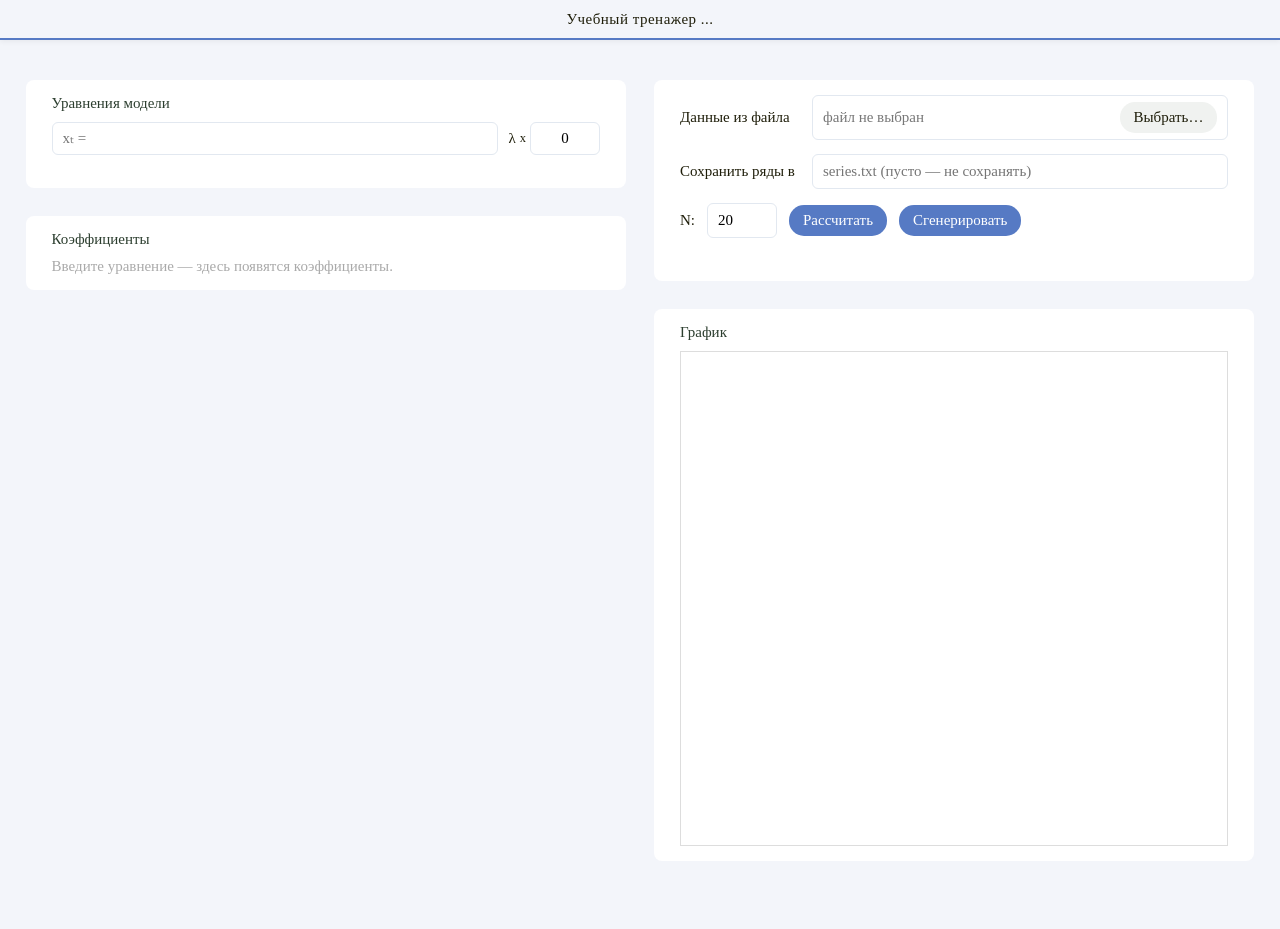
==== commit e4615ea1: "клод устал" ====
--- a/index.html
+++ b/index.html
@@ -3,773 +3,168 @@
   <head>
     <meta charset="UTF-8" />
     <meta name="viewport" content="width=device-width, initial-scale=1.0" />
-    <meta
-      name="description"
-      content="Стохастические временные ряды: модели x(t), y(t), z(t), МНК, метод Рунге–Кутта и система Лоренца"
-    />
-    <title>Стохастические временные ряды</title>
+    <title>Стохастическая модель</title>
     <link href="main.css" rel="stylesheet" />
   </head>
   <body>
-    <header class="topbar">
-      <div class="topbar-inner">
-        <div class="brand">
-          <span class="brand-mark" aria-hidden="true">
-            <svg viewBox="0 0 32 32" fill="none">
-              <path
-                d="M3 22c3.5 0 3.5-12 7-12s3.5 16 7 16 3.5-18 7-18 3.5 10 5 10"
-                stroke="currentColor"
-                stroke-width="2.4"
-                stroke-linecap="round"
-              />
-            </svg>
-          </span>
-          <div class="brand-text">
-            <h1>Стохастические временные ряды</h1>
-            <p>Модели xₜ · yₜ · zₜ · МНК · Рунге–Кутта · Лоренц</p>
+    <header>
+      <h1>Учебный тренажер ...</h1>
+    </header>
+
+    <article class="layout">
+      
+      <div class="col col-left">
+      
+      <section class="card" id="equation-card">
+        <h3>Уравнения модели</h3>
+
+        <div class="equ-group">
+          <div class="equ-row" id="row-x">
+            <input
+              type="text"
+              id="formula-x"
+              class="equ-input"
+              placeholder="xₜ = "
+              list="models-x"
+            />
+            <label class="noise-field" title="Множитель шума λ для x">
+              λ<sub>x</sub>
+              <input type="number" id="noise-x" class="noise-input" value="0" min="0" step="0.01" />
+            </label>
+          </div>
+
+          <div class="equ-row hidden" id="row-y">
+            <input
+              type="text"
+              id="formula-y"
+              class="equ-input"
+              placeholder="yₜ = "
+              list="models-y"
+            />
+            <label class="noise-field" title="Множитель шума λ для y">
+              λ<sub>y</sub>
+              <input type="number" id="noise-y" class="noise-input" value="0" min="0" step="0.01" />
+            </label>
+          </div>
+
+          <div class="equ-row hidden" id="row-z">
+            <input
+              type="text"
+              id="formula-z"
+              class="equ-input"
+              placeholder="zₜ = "
+              list="models-z"
+            />
+            <label class="noise-field" title="Множитель шума λ для z">
+              λ<sub>z</sub>
+              <input type="number" id="noise-z" class="noise-input" value="0" min="0" step="0.01" />
+            </label>
+          </div>
+
+          <datalist id="models-x">
+            <option value="x[t] = a0 + a1*t + a2*t^2"></option>
+            <option value="x[t] = a0 + a1*t^2"></option>
+            <option value="x[t] = a0 + a1 * sqrt(t)"></option>
+            <option value="x[t] = a0 + a1 * x[t-1] + a2 * x[t-2]"></option>
+            <option value="x[t] = a0 + a1*x[t-1] + a2*y[t-1]^2"></option>
+          </datalist>
+
+          <datalist id="models-y">
+            <option value="y[t] = a3 + a4*t + a5*t^2"></option>
+            <option value="y[t] = a3 + a4*x[t] + a5*t"></option>
+            <option value="y[t] = a3 + a4*x[t] + a5*x[t-1]"></option>
+            <option value="y[t] = a3 + a4*y[t-1] + a5*x[t]"></option>
+            <option value="y[t] = a3 + a4*x[t-1]*y[t-1]"></option>
+          </datalist>
+
+          <datalist id="models-z">
+            <option value="z[t] = a6 + a7*t + a8*t^2"></option>
+            <option value="z[t] = a6 + a7*y[t] + a8*x[t]"></option>
+            <option value="z[t] = a6 + a7*x[t] + a8*y[t]"></option>
+            <option value="z[t] = a6 + a7*z[t-1] + a8*y[t]"></option>
+          </datalist>
+        </div>
+      </section>
+
+      <section class="card" id="coeff-card">
+        <h3>Коэффициенты</h3>
+        <div class="coeff-group" id="coeff-group"></div>
+      </section>
+      </div>
+
+      <div class="col col-right">
+      
+      <section class="card" id="file-card">
+        <div class="form-row">
+          <span class="row-label">Данные из файла</span>
+          <div class="file-input">
+            <span class="file-name" id="file-name">файл не выбран</span>
+            <button type="button" class="btn" id="file-btn">Выбрать…</button>
+            <input
+              type="file"
+              class="hidden"
+              id="hidden-file-input"
+              accept=".txt,.csv,text/plain"
+            />
           </div>
         </div>
 
-        <nav class="tabs" id="tabs" role="tablist" aria-label="Разделы программы">
-          <button
-            class="tab is-active"
-            role="tab"
-            aria-selected="true"
-            data-tab="series"
-          >
-            Временные ряды
-          </button>
-          <button class="tab" role="tab" aria-selected="false" data-tab="lorenz">
-            Система Лоренца
-          </button>
-          <button class="tab" role="tab" aria-selected="false" data-tab="help">
-            Справка
-          </button>
-        </nav>
-      </div>
-    </header>
+        <div class="form-row">
+          <label class="row-label" for="save-name">Сохранить ряды в</label>
+          <input
+            type="text"
+            id="save-name"
+            class="text-input"
+            placeholder="series.txt (пусто — не сохранять)"
+          />
+        </div>
 
-    <main class="main">
-      <!-- ==================== ВКЛАДКА: ВРЕМЕННЫЕ РЯДЫ ==================== -->
-      <section class="tab-panel is-active" id="panel-series">
-        <div class="workspace">
-          <!-- ---------- Левая колонка ---------- -->
-          <aside class="sidebar">
-            <!-- Данные -->
-            <section class="card">
-              <div class="card-head">
-                <div class="card-title">
-                  <h2>Данные</h2>
-                  <p class="card-sub" id="data-sub">Ряд ещё не загружен</p>
-                </div>
-                <span class="badge badge--muted" id="data-badge">нет данных</span>
-              </div>
+        <div class="form-row calc-button-group">
+          <label class="row-label" for="N">N:</label>
+          <input
+            type="number"
+            id="N"
+            class="num-input"
+            value="20"
+            min="3"
+            max="1000"
+            oninput="if (parseFloat(this.value) > 1000) this.value = 1000;"
+          />
+          <button type="button" class="btn btn-primary" id="btn-calc">Рассчитать</button>
+          <button type="button" class="btn btn-primary" id="btn-gen">Сгенерировать</button>
+        </div>
 
-              <div
-                class="segmented"
-                id="input-mode"
-                role="group"
-                aria-label="Тип файла с данными"
-              >
-                <button type="button" class="seg is-active" data-mode="text">
-                  Текстовый файл
-                </button>
-                <button type="button" class="seg" data-mode="excel">
-                  Excel
-                </button>
-              </div>
-
-              <div class="dropzone" id="dropzone" tabindex="0" role="button">
-                <input
-                  type="file"
-                  id="file-input"
-                  accept=".txt,.csv,.tsv"
-                  hidden
-                />
-                <span class="dropzone-icon" aria-hidden="true">
-                  <svg viewBox="0 0 24 24" fill="none">
-                    <path
-                      d="M12 16V4m0 0L7.5 8.5M12 4l4.5 4.5"
-                      stroke="currentColor"
-                      stroke-width="1.7"
-                      stroke-linecap="round"
-                      stroke-linejoin="round"
-                    />
-                    <path
-                      d="M4 15v3a2 2 0 0 0 2 2h12a2 2 0 0 0 2-2v-3"
-                      stroke="currentColor"
-                      stroke-width="1.7"
-                      stroke-linecap="round"
-                    />
-                  </svg>
-                </span>
-                <p class="dropzone-title">Перетащите файл сюда</p>
-                <p class="dropzone-hint">
-                  или <span class="link" id="btn-pick">выберите на компьютере</span>
-                </p>
-                <p class="dropzone-formats" id="file-formats">
-                  TXT · CSV — числа через пробел, «;» или запятую
-                </p>
-              </div>
-
-              <div class="data-meta hidden" id="data-meta">
-                <span class="data-meta-name" id="data-meta-name"></span>
-                <span class="data-meta-cols" id="data-meta-cols"></span>
-              </div>
-
-              <div class="btn-row">
-                <button class="btn btn-primary" id="btn-generate">
-                  Сгенерировать
-                </button>
-                <button class="btn btn-ghost" id="btn-calc">Рассчитать</button>
-              </div>
-
-              <div class="save-row">
-                <span class="save-label">Сохранить как</span>
-                <div
-                  class="segmented segmented--sm"
-                  id="save-format"
-                  role="group"
-                  aria-label="Формат сохранения"
-                >
-                  <button type="button" class="seg" data-format="txt">
-                    TXT
-                  </button>
-                  <button type="button" class="seg is-active" data-format="csv">
-                    CSV
-                  </button>
-                  <button type="button" class="seg" data-format="xlsx">
-                    XLSX
-                  </button>
-                </div>
-                <button class="btn btn-outline btn-sm" id="btn-save">
-                  Скачать
-                </button>
-              </div>
-            </section>
-
-            <!-- Параметры -->
-            <section class="card">
-              <div class="card-head">
-                <div class="card-title">
-                  <h2>Параметры расчёта</h2>
-                  <p class="card-sub">Длина ряда, шум и начальные условия</p>
-                </div>
-              </div>
-
-              <div class="field-grid">
-                <label class="field">
-                  <span>Длина ряда N</span>
-                  <input
-                    id="param-N"
-                    type="number"
-                    min="3"
-                    max="5000"
-                    step="1"
-                    value="122"
-                  />
-                </label>
-                <label class="field">
-                  <span>Зерно генератора</span>
-                  <input id="param-seed" type="number" step="1" value="42" />
-                </label>
-              </div>
-
-              <div class="params-group">
-                <span class="params-label">Шум δW</span>
-                <div class="mini-inputs">
-                  <label class="mini-field">
-                    <span class="mini-var mini-var--x">x</span>
-                    <input
-                      id="noise-x"
-                      type="number"
-                      step="0.1"
-                      min="0"
-                      value="0.8"
-                    />
-                  </label>
-                  <label class="mini-field">
-                    <span class="mini-var mini-var--y">y</span>
-                    <input
-                      id="noise-y"
-                      type="number"
-                      step="0.1"
-                      min="0"
-                      value="0.8"
-                    />
-                  </label>
-                  <label class="mini-field">
-                    <span class="mini-var mini-var--z">z</span>
-                    <input
-                      id="noise-z"
-                      type="number"
-                      step="0.1"
-                      min="0"
-                      value="0.8"
-                    />
-                  </label>
-                </div>
-              </div>
-
-              <div class="params-group">
-                <span class="params-label">Начальные условия</span>
-                <div class="mini-inputs">
-                  <label class="mini-field">
-                    <span class="mini-var mini-var--x">x₀</span>
-                    <input
-                      id="init-x"
-                      type="number"
-                      step="0.1"
-                      value="0"
-                    />
-                  </label>
-                  <label class="mini-field">
-                    <span class="mini-var mini-var--y">y₀</span>
-                    <input
-                      id="init-y"
-                      type="number"
-                      step="0.1"
-                      value="0"
-                    />
-                  </label>
-                  <label class="mini-field">
-                    <span class="mini-var mini-var--z">z₀</span>
-                    <input
-                      id="init-z"
-                      type="number"
-                      step="0.1"
-                      value="0"
-                    />
-                  </label>
-                </div>
-              </div>
-            </section>
-
-            <!-- Модели -->
-            <section class="card">
-              <div class="card-head">
-                <div class="card-title">
-                  <h2>Уравнения моделей</h2>
-                  <p class="card-sub">
-                    Напишите в формуле y или z — модель появится сама
-                  </p>
-                </div>
-              </div>
-              <div id="models-list" class="models-list"></div>
-              <div class="model-add" id="model-add">
-                <button type="button" class="btn btn-ghost btn-sm" data-add="y">
-                  + Добавить yₜ
-                </button>
-                <button type="button" class="btn btn-ghost btn-sm" data-add="z">
-                  + Добавить zₜ
-                </button>
-              </div>
-            </section>
-          </aside>
-
-          <!-- ---------- Правая колонка ---------- -->
-          <section class="content">
-            <div class="metrics-head">
-              <div class="metrics-title">
-                <h2>Точность модели</h2>
-                <p class="card-sub" id="metrics-sub">
-                  Сравнение теоретической и расчётной кривой
-                </p>
-              </div>
-              <div
-                class="segmented segmented--sm"
-                id="metrics-model"
-                role="group"
-                aria-label="Модель для метрик"
-              >
-                <button type="button" class="seg is-active" data-model="x">
-                  xₜ
-                </button>
-                <button type="button" class="seg hidden" data-model="y">
-                  yₜ
-                </button>
-                <button type="button" class="seg hidden" data-model="z">
-                  zₜ
-                </button>
-              </div>
-            </div>
-
-            <div class="kpi-row">
-              <div class="kpi">
-                <span class="kpi-label">MAE</span>
-                <span class="kpi-value" id="kpi-mae">—</span>
-                <span class="kpi-note">средняя абсолютная ошибка</span>
-              </div>
-              <div class="kpi">
-                <span class="kpi-label">RMSE</span>
-                <span class="kpi-value" id="kpi-rmse">—</span>
-                <span class="kpi-note">среднеквадратичная ошибка</span>
-              </div>
-              <div class="kpi">
-                <span class="kpi-label">MAPE</span>
-                <span class="kpi-value" id="kpi-mape">—</span>
-                <span class="kpi-note">средняя процентная ошибка</span>
-              </div>
-              <div class="kpi">
-                <span class="kpi-label">R²</span>
-                <span class="kpi-value" id="kpi-r2">—</span>
-                <span class="kpi-note">коэффициент детерминации</span>
-              </div>
-            </div>
-
-            <section class="card chart-card">
-              <div class="card-head">
-                <div class="card-title">
-                  <h2>Динамика временных рядов</h2>
-                  <p class="card-sub" id="chart-series-sub">
-                    Теоретическая модель, оценка МНК и загруженные данные
-                  </p>
-                </div>
-                <button
-                  class="icon-btn"
-                  id="btn-save-chart-series"
-                  title="Скачать график PNG"
-                  aria-label="Скачать график PNG"
-                >
-                  <svg viewBox="0 0 24 24" fill="none">
-                    <path
-                      d="M12 4v10m0 0-4-4m4 4 4-4"
-                      stroke="currentColor"
-                      stroke-width="1.8"
-                      stroke-linecap="round"
-                      stroke-linejoin="round"
-                    />
-                    <path
-                      d="M4 17v1a2 2 0 0 0 2 2h12a2 2 0 0 0 2-2v-1"
-                      stroke="currentColor"
-                      stroke-width="1.8"
-                      stroke-linecap="round"
-                    />
-                  </svg>
-                </button>
-              </div>
-              <div id="chart-series" class="chart-host"></div>
-            </section>
-
-            <div class="grid-2">
-              <section class="card chart-card">
-                <div class="card-head">
-                  <div class="card-title">
-                    <h2>Фазовый портрет</h2>
-                    <p class="card-sub" id="phase-sub">xₜ – xₜ₋₁</p>
-                  </div>
-                  <div
-                    class="segmented segmented--sm"
-                    id="phase-pair"
-                    role="group"
-                    aria-label="Пары переменных"
-                  >
-                    <button type="button" class="seg is-active" data-pair="xy">
-                      x–y
-                    </button>
-                    <button type="button" class="seg" data-pair="xz">
-                      x–z
-                    </button>
-                    <button type="button" class="seg" data-pair="yz">
-                      y–z
-                    </button>
-                  </div>
-                </div>
-                <div id="chart-phase" class="chart-host chart-host--sm"></div>
-              </section>
-
-              <section class="card">
-                <div class="card-head">
-                  <div class="card-title">
-                    <h2>Таблица данных</h2>
-                    <p class="card-sub" id="table-sub">первые 12 строк</p>
-                  </div>
-                  <button
-                    class="icon-btn"
-                    id="btn-save-table"
-                    title="Сохранить таблицу"
-                    aria-label="Сохранить таблицу"
-                  >
-                    <svg viewBox="0 0 24 24" fill="none">
-                      <path
-                        d="M12 4v10m0 0-4-4m4 4 4-4"
-                        stroke="currentColor"
-                        stroke-width="1.8"
-                        stroke-linecap="round"
-                        stroke-linejoin="round"
-                      />
-                      <path
-                        d="M4 17v1a2 2 0 0 0 2 2h12a2 2 0 0 0 2-2v-1"
-                        stroke="currentColor"
-                        stroke-width="1.8"
-                        stroke-linecap="round"
-                      />
-                    </svg>
-                  </button>
-                </div>
-                <div class="table-wrap" id="data-table-wrap"></div>
-              </section>
-            </div>
-          </section>
-        </div>
+        <p class="status" id="status"></p>
       </section>
 
-      <!-- ==================== ВКЛАДКА: СИСТЕМА ЛОРЕНЦА ==================== -->
-      <section class="tab-panel" id="panel-lorenz">
-        <div class="workspace">
-          <aside class="sidebar">
-            <section class="card">
-              <div class="card-head">
-                <div class="card-title">
-                  <h2>Система уравнений</h2>
-                  <p class="card-sub" id="ode-sub">
-                    dx/dt = σ(y − x) · dy/dt = x(ρ − z) − y · dz/dt = xy − βz
-                  </p>
-                </div>
-              </div>
+      <section class="card" id="graph-card">
+        <h3>График</h3>
+        <div id="graf" class="graf"></div>
+      </section>
+      </div>
 
-              <label class="field">
-                <span>Готовая система</span>
-                <select id="ode-preset">
-                  <option value="lorenz">Модель Лоренца</option>
-                  <option value="rossler">Система Рёсслера</option>
-                  <option value="vanderpol">Осциллятор Ван дер Поля</option>
-                  <option value="custom">Своя система</option>
-                </select>
-              </label>
+      <!-- Данные для расчета коэффициентов (отключено; ряды хранятся в dataText, main.js)
+      <div class="card" id="data-card">
+        <div class="toggle-header">
+          <h3>Данные для расчета коэффициентов (x, y, z — по строкам)</h3>
+          <label class="toggle-switch">
+            <input type="checkbox" id="toggle-data" checked />
+            <span class="toggle-slider"></span>
+          </label>
+        </div>
+        <div id="data-content">
+          <textarea
+            id="y-data"
+            rows="6"
+            placeholder="x:&#10;y:&#10;z:"
+          ></textarea>
+        </div>
+      </div>
+      -->
+    </article>
 
-              <div class="eq-list" id="ode-eqs">
-                <label class="eq-row">
-                  <span class="eq-var">dx/dt</span>
-                  <input
-                    class="eq-input"
-                    data-eq="0"
-                    type="text"
-                    spellcheck="false"
-                  />
-                </label>
-                <label class="eq-row">
-                  <span class="eq-var">dy/dt</span>
-                  <input
-                    class="eq-input"
-                    data-eq="1"
-                    type="text"
-                    spellcheck="false"
-                  />
-                </label>
-                <label class="eq-row">
-                  <span class="eq-var">dz/dt</span>
-                  <input
-                    class="eq-input"
-                    data-eq="2"
-                    type="text"
-                    spellcheck="false"
-                  />
-                </label>
-              </div>
-
-              <div class="params-block">
-                <span class="params-label">Коэффициенты системы</span>
-                <div class="param-chips" id="ode-params"></div>
-              </div>
-
-              <div class="field-grid">
-                <label class="field">
-                  <span>Время T</span>
-                  <input id="ode-tmax" type="number" step="1" value="40" />
-                </label>
-                <label class="field">
-                  <span>Шаг dt</span>
-                  <input
-                    id="ode-dt"
-                    type="number"
-                    step="0.001"
-                    min="0.0001"
-                    value="0.01"
-                  />
-                </label>
-              </div>
-
-              <div class="params-group">
-                <span class="params-label">Начальные условия</span>
-                <div class="mini-inputs">
-                  <label class="mini-field">
-                    <span class="mini-var mini-var--x">x₀</span>
-                    <input id="ode-x0" type="number" step="0.1" value="1" />
-                  </label>
-                  <label class="mini-field">
-                    <span class="mini-var mini-var--y">y₀</span>
-                    <input id="ode-y0" type="number" step="0.1" value="1" />
-                  </label>
-                  <label class="mini-field">
-                    <span class="mini-var mini-var--z">z₀</span>
-                    <input id="ode-z0" type="number" step="0.1" value="1" />
-                  </label>
-                </div>
-              </div>
-
-              <label class="field">
-                <span>Метод интегрирования</span>
-                <select id="ode-method">
-                  <option value="rk4">Рунге–Кутта 4-го порядка</option>
-                  <option value="euler">Метод Эйлера</option>
-                </select>
-              </label>
-
-              <div class="btn-row">
-                <button class="btn btn-primary" id="btn-ode-calc">
-                  Рассчитать
-                </button>
-                <button class="btn btn-ghost" id="btn-ode-reset">
-                  Сбросить
-                </button>
-              </div>
-
-              <p class="formula-hint" id="ode-hint">
-                Поддерживаются sin, cos, exp, sqrt, ln, abs, pi, степень ^.
-              </p>
-            </section>
-          </aside>
-
-          <section class="content">
-            <div class="kpi-row kpi-row--compact">
-              <div class="kpi">
-                <span class="kpi-label">Точек</span>
-                <span class="kpi-value" id="ode-kpi-points">—</span>
-                <span class="kpi-note">шагов интегрирования</span>
-              </div>
-              <div class="kpi">
-                <span class="kpi-label">Шаг dt</span>
-                <span class="kpi-value" id="ode-kpi-dt">—</span>
-                <span class="kpi-note">фактический шаг</span>
-              </div>
-              <div class="kpi">
-                <span class="kpi-label">Метод</span>
-                <span class="kpi-value kpi-value--sm" id="ode-kpi-method">—</span>
-                <span class="kpi-note">интегратор</span>
-              </div>
-              <div class="kpi">
-                <span class="kpi-label">Время</span>
-                <span class="kpi-value" id="ode-kpi-time">—</span>
-                <span class="kpi-note">расчёт, мс</span>
-              </div>
-            </div>
-
-            <section class="card chart-card">
-              <div class="card-head">
-                <div class="card-title">
-                  <h2>Странный аттрактор</h2>
-                  <p class="card-sub">
-                    Траектория в фазовом пространстве · вращайте мышью, масштаб — колесом
-                  </p>
-                </div>
-                <span class="badge badge--info" id="attractor-badge">Лоренц</span>
-                <button
-                  class="icon-btn"
-                  id="btn-save-attractor"
-                  title="Скачать аттрактор PNG"
-                  aria-label="Скачать аттрактор PNG"
-                >
-                  <svg viewBox="0 0 24 24" fill="none">
-                    <path
-                      d="M12 4v10m0 0-4-4m4 4 4-4"
-                      stroke="currentColor"
-                      stroke-width="1.8"
-                      stroke-linecap="round"
-                      stroke-linejoin="round"
-                    />
-                    <path
-                      d="M4 17v1a2 2 0 0 0 2 2h12a2 2 0 0 0 2-2v-1"
-                      stroke="currentColor"
-                      stroke-width="1.8"
-                      stroke-linecap="round"
-                    />
-                  </svg>
-                </button>
-              </div>
-              <div id="chart-attractor" class="chart-host chart-host--lg"></div>
-            </section>
-
-            <div class="grid-2">
-              <section class="card chart-card">
-                <div class="card-head">
-                  <div class="card-title">
-                    <h2>Решение системы</h2>
-                    <p class="card-sub">x(t), y(t), z(t)</p>
-                  </div>
-                </div>
-                <div id="chart-ode-series" class="chart-host chart-host--sm"></div>
-              </section>
-
-              <section class="card chart-card">
-                <div class="card-head">
-                  <div class="card-title">
-                    <h2>Фазовый портрет x–y</h2>
-                  </div>
-                </div>
-                <div id="chart-ode-phase" class="chart-host chart-host--sm"></div>
-              </section>
-            </div>
-
-            <section class="card">
-              <div class="card-head">
-                <div class="card-title">
-                  <h2>Таблица решения</h2>
-                  <p class="card-sub" id="ode-table-sub">первые 12 строк</p>
-                </div>
-                <div class="card-actions">
-                  <div
-                    class="segmented segmented--sm"
-                    id="ode-save-format"
-                    role="group"
-                    aria-label="Формат сохранения решения"
-                  >
-                    <button type="button" class="seg" data-format="txt">
-                      TXT
-                    </button>
-                    <button type="button" class="seg is-active" data-format="csv">
-                      CSV
-                    </button>
-                    <button type="button" class="seg" data-format="xlsx">
-                      XLSX
-                    </button>
-                  </div>
-                  <button class="btn btn-outline btn-sm" id="btn-ode-save">
-                    Скачать
-                  </button>
-                </div>
-              </div>
-              <div class="table-wrap" id="ode-table-wrap"></div>
-            </section>
-          </section>
-        </div>
-      </section>
-
-      <!-- ==================== ВКЛАДКА: СПРАВКА ==================== -->
-      <section class="tab-panel" id="panel-help">
-        <div class="help">
-          <section class="card help-intro">
-            <h2>Как пользоваться программой</h2>
-            <p>
-              Программа моделирует случайные временные ряды по уравнениям
-              авторегрессии, оценивает коэффициенты методом наименьших квадратов
-              (МНК) и решает системы дифференциальных уравнений методом
-              Рунге–Кутта 4-го порядка — в том числе классическую модель Лоренца.
-            </p>
-            <ol class="help-steps">
-              <li>
-                Введите уравнение модели: например
-                <code>x[t] = a0 + a1 * x[t-1] + wt</code>. Коэффициенты
-                <code>a0, a1, …</code> можно задать в таблице под уравнением.
-              </li>
-              <li>
-                Если в формуле появляется <code>y[….]</code> или
-                <code>z[….]</code>, автоматически открывается уравнение
-                <code>yₜ</code> или <code>zₜ</code> — так задаётся система из
-                трёх моделей.
-              </li>
-              <li>
-                Задайте длину ряда <b>N</b>, шум <b>δW</b> и начальные условия,
-                затем нажмите «Сгенерировать».
-              </li>
-              <li>
-                Чтобы оценить коэффициенты по реальным данным, загрузите
-                TXT/CSV/XLSX (колонки <code>x</code>, <code>y</code>,
-                <code>z</code>) и нажмите «Рассчитать».
-              </li>
-              <li>
-                Результат сохраняется в TXT, CSV или XLSX кнопкой «Скачать».
-                График можно скачать как PNG.
-              </li>
-            </ol>
-          </section>
-
-          <div class="help-grid">
-            <section class="card">
-              <h2>Дискретные модели</h2>
-              <p class="help-formula">xₜ = a₀ + a₁·xₜ₋₁ + a₂·yₜ₋₁ + δWₓ</p>
-              <p class="help-formula">yₜ = b₀ + b₁·xₜ₋₁ + b₂·yₜ₋₁ + δWᵧ</p>
-              <p class="help-formula">zₜ = c₀ + c₁·yₜ₋₁ + c₂·zₜ₋₁ + δW𝓏</p>
-              <p>
-                Коэффициенты подбираются МНК: минимизируется сумма квадратов
-                отклонений. Для каждого уравнения строится своя матрица
-                регрессоров, поэтому система решается по уравнению.
-              </p>
-            </section>
-
-            <section class="card">
-              <h2>Метод Рунге–Кутта</h2>
-              <p class="help-formula">
-                k₁ = f(t, y)<br />
-                k₂ = f(t + h/2, y + h·k₁/2)<br />
-                k₃ = f(t + h/2, y + h·k₂/2)<br />
-                k₄ = f(t + h, y + h·k₃)<br />
-                yₙ₊₁ = yₙ + h/6 · (k₁ + 2k₂ + 2k₃ + k₄)
-              </p>
-              <p>
-                Метод 4-го порядка точности: ошибка на шаге ∼h⁵, глобальная
-                ∼h⁴. В программе доступен и метод Эйлера — для сравнения.
-              </p>
-            </section>
-
-            <section class="card">
-              <h2>Модель Лоренца</h2>
-              <p class="help-formula">
-                dx/dt = σ(y − x)<br />
-                dy/dt = x(ρ − z) − y<br />
-                dz/dt = x·y − β·z
-              </p>
-              <p>
-                При σ = 10, ρ = 28, β = 8/3 система демонстрирует
-                детерминированный хаос: траектории расходятся экспоненциально,
-                но остаются на странном аттракторе. Нажмите «Рассчитать» на
-                вкладке «Система Лоренца» и повращайте аттрактор мышью.
-              </p>
-            </section>
-
-            <section class="card">
-              <h2>Форматы файлов</h2>
-              <p>
-                <b>TXT / CSV.</b> Числа через пробел, запятую или «;». Допустима
-                шапка <code>x;y;z</code>. Если колонок три, первая — это
-                <code>x</code>; если есть колонка <code>t</code> или
-                <code>time</code>, она становится осью времени.
-              </p>
-              <pre class="help-code">
-t;x;y;z
-0;1,24;0,53;0,11
-1;1,31;0,61;0,14
-2;1,18;0,58;0,19</pre>
-              <p>
-                <b>XLSX.</b> Первый лист книги, числа в колонках. Шапка — по
-                желанию. Экспорт создаёт такой же файл, который открывается в
-                Excel и LibreOffice.
-              </p>
-            </section>
-          </div>
-
-          <section class="card help-note">
-            <h2>Обозначения</h2>
-            <div class="legend-grid">
-              <span><i class="dot dot--x"></i>xₜ — синяя серия</span>
-              <span><i class="dot dot--y"></i>yₜ — циановая серия</span>
-              <span><i class="dot dot--z"></i>zₜ — фиолетовая серия</span>
-              <span><i class="dot dot--lsm"></i>оценка МНК — янтарная линия</span>
-              <span><i class="dot dot--data"></i>загруженные данные — точки</span>
-              <span><i class="dot dot--noise"></i>δW — случайный шум</span>
-            </div>
-          </section>
-
-          <footer class="help-footer">
-            <p>© 2026 Лаборатория · Стохастические временные ряды</p>
-          </footer>
-        </div>
-      </section>
-    </main>
-
-    <script src="chart.js"></script>
-    <script src="io.js"></script>
-    <script src="rk.js"></script>
+    <script src="jquery.js"></script>
+    <script src="jquery.flot.js"></script>
     <script src="main.js"></script>
   </body>
 </html>
--- a/main.css
+++ b/main.css
@@ -1,1526 +1,476 @@
-/* ============================================================
-   main.css — оформление: сине-голубая палитра, белые карточки
-   ============================================================ */
-
+/* ------- Переменные ------- */
 :root {
-  --blue-950: #061a33;
-  --blue-900: #0b2545;
-  --blue-800: #123a6b;
-  --blue-700: #1b4f8a;
-  --blue-600: #2563a8;
-  --blue-500: #2f7fd0;
-  --cyan-500: #1fa6d8;
-  --cyan-400: #3fc8f0;
-  --cyan-100: #dcefff;
-  --bg: #f2f8ff;
-  --surface: #ffffff;
-  --surface-2: #eaf4ff;
-  --line: #cfe3f7;
-  --text: #0c2440;
-  --muted: #58799c;
-  --ok: #0ea37a;
-  --warn: #e08b1f;
-  --err: #d64550;
-
-  --x: #2563eb;
-  --y: #06b6d4;
-  --z: #7c3aed;
-  --lsm: #f59e0b;
-
-  --radius-lg: 18px;
-  --radius-md: 13px;
-  --radius-sm: 9px;
-  --shadow-card: 0 10px 30px rgba(16, 74, 140, 0.07),
-    0 2px 6px rgba(16, 74, 140, 0.04);
-  --shadow-float: 0 18px 46px rgba(11, 60, 120, 0.14);
-  --grad-accent: linear-gradient(135deg, #2563eb 0%, #22a6d8 100%);
-  --grad-soft: linear-gradient(180deg, #ffffff 0%, #f7fbff 100%);
-}
-
+  /* Основные цвета */
+  --bg-color: #f3f5fa; /* фон страницы, header, footer */
+  --text-color: #1f1e0a; /* основной цвет текста */
+  --accent-color: #567ac4; /* акцент (границы header/footer) */
+  --card-bg: #fff; /* fff */
+  --input-bg: #ffffff; /* фон полей ввода */
+  --border-color: #e2e8f0; /* стандартные границы */
+  --border-light: #ddd; /* таблицы */
+  --border-lighter: #eee; /* строки таблиц */
+  --heading-color: #2c3e2f; /* цвет заголовков h3 в карточках */
+
+  /* Таблицы коэффициентов */
+  --th-bg: #f0f2f0; /* фон заголовков таблиц */
+  --th-border: #ddd;
+
+  /* Кнопки */
+  --button-bg: #f0f2f0;
+  --button-bg-hover: #e6e7e6;
+  --button-bg-active: #d9dad9;
+
+  /* Тумблеры */
+  --toggle-off: #ccc;
+  --toggle-on: #567ac4;
+  --toggle-knob: #fff;
+
+  /* Фокус */
+  --focus-border: #6891bc;
+
+  /* Тени */
+  --shadow-soft: 0 2px 5px rgba(0, 0, 0, 0.05);
+
+  /* Прочее */
+  --output-border: #ededed;
+}
+
+/* ------- Общие настройки ------- */
 * {
   box-sizing: border-box;
 }
 
-html {
-  -webkit-text-size-adjust: 100%;
-}
-
 body {
+  font-size: 15px;
   margin: 0;
-  min-height: 100vh;
-  color: var(--text);
-  font-family: "Segoe UI", "Inter", system-ui, -apple-system, Arial, sans-serif;
-  font-size: 15px;
-  line-height: 1.5;
-  background-color: var(--bg);
-  background-image: radial-gradient(
-      1100px 520px at 12% -8%,
-      rgba(63, 200, 240, 0.16),
-      transparent 60%
-    ),
-    radial-gradient(
-      900px 500px at 92% 0%,
-      rgba(37, 99, 235, 0.12),
-      transparent 62%
-    ),
-    linear-gradient(180deg, #eef7ff 0%, #f5faff 38%, #f2f8ff 100%);
-  background-attachment: fixed;
+  padding: 0;
+  background-color: var(--bg-color);
+  color: var(--text-color);
+  font-family: "Century Gothic", "Cambria", serif;
+}
+
+header {
+  position: fixed;
+  top: 0;
+  width: 100%;
+  height: 40px;
+  background-color: var(--bg-color);
+  border-bottom: 2px solid var(--accent-color);
+  z-index: 10;
+  display: flex;
+  align-items: center;
+  justify-content: center;
+  box-shadow: var(--shadow-soft);
+}
+
+header h1 {
+  margin: 0;
+  font-weight: 500;
+  letter-spacing: 0.5px;
+}
+
+article {
+  margin: 80px auto 40px;
+  max-width: 2000px;
+  padding: 0 clamp(16px, 2vw, 40px);
+}
+
+.layout {
+  display: grid;
+  grid-template-columns: minmax(0, 1fr) minmax(0, 1fr);
+  column-gap: 28px;
+  align-items: start;
+}
+
+.col {
+  display: flex;
+  flex-direction: column;
+  min-width: 0;
+}
+
+/* ------- Карты ------- */
+.card {
+  background: var(--card-bg);
+  border-radius: 8px;
+
+  padding: 15px 26px;
+  margin-bottom: 28px;
+  transition: all 0.2s;
+}
+
+.card h3 {
+  margin-top: 18px;
+  margin-bottom: 10px;
+  font-weight: 500;
+  color: var(--heading-color);
+}
+
+.card h3:first-of-type {
+  margin-top: 0;
+}
+
+/* ============================== Уравнения ============================== */
+.equ-group {
+  display: flex;
+  margin-bottom: 18px;
+  gap: 15px;
+  width: 100%;
+  flex-wrap: wrap;
+  flex-direction: column;
+}
+
+.equ-row {
+  display: flex;
+  align-items: center;
+  gap: 10px;
+}
+
+.noise-field {
+  display: flex;
+  align-items: center;
+  gap: 4px;
+  white-space: nowrap;
+}
+
+.noise-input {
+  width: 70px;
+  padding: 7px 6px;
+  border: 1px solid var(--border-color);
+  border-radius: 6px;
+  background: var(--input-bg);
+  font-family: inherit;
+  text-align: center;
+}
+
+.equ-input {
+  flex: 1;
+  width: auto;
+  min-width: 0;
+  padding: 7px 10px;
+  border: 1px solid var(--border-color);
+  border-radius: 6px;
+  background: var(--input-bg);
+  transition: 0.2s;
+  font-family: "Century Gothic", "Cambria", serif;
+}
+
+/* ============================== Файлы + N + кнопки ============================== */
+.form-row {
+  display: flex;
+  align-items: center;
+  gap: 12px;
+  margin-bottom: 14px;
+  flex-wrap: wrap;
+}
+
+.row-label {
+  min-width: 120px;
+}
+
+.file-input {
+  flex: 1;
+  min-width: 0;
+  display: flex;
+  align-items: center;
+  gap: 10px;
+  padding: 6px 10px;
+  border: 1px solid var(--border-color);
+  border-radius: 6px;
+  background: var(--input-bg);
+}
+
+.file-name {
+  flex: 1;
+  overflow: hidden;
+  text-overflow: ellipsis;
+  white-space: nowrap;
+  color: #777;
+}
+
+.text-input,
+.num-input {
+  padding: 8px 10px;
+  border: 1px solid var(--border-color);
+  border-radius: 6px;
+  background: var(--input-bg);
+  font-family: inherit;
+  transition: 0.2s;
+}
+
+.text-input {
+  flex: 1;
+  min-width: 0;
+}
+
+.num-input {
+  width: 70px;
+}
+
+.calc-button-group {
+  margin-bottom: 6px;
+}
+
+.calc-button-group .row-label {
+  min-width: 0;
+}
+
+.btn {
+  background: var(--button-bg);
+  border: none;
+  color: var(--text-color);
+  padding: 7px 14px;
+  border-radius: 15px;
+  cursor: pointer;
+  font-family: inherit;
+  transition: 0.2s;
+}
+
+.btn:hover {
+  background: var(--button-bg-hover);
+}
+
+.btn:active {
+  background: var(--button-bg-active);
+  transform: scale(0.97);
+}
+
+.btn-primary {
+  background: var(--accent-color);
+  color: #fff;
+}
+
+.btn-primary:hover {
+  background: #4a6cb0;
+}
+
+.btn-primary:active {
+  background: #3f5c99;
+}
+
+.status {
+  margin: 10px 0 0;
+  min-height: 1.2em;
+  color: #4a6a4a;
+}
+
+.status.error {
+  color: #b33a3a;
+}
+
+.empty-note {
+  margin: 0;
+  color: #aaa;
+}
+
+/* ------- Коэффициенты ------- */
+.coeff-group {
+  display: flex;
+  flex-direction: column;
+  gap: 15px;
+}
+
+.coeff-panel {
+  display: flex;
+  flex-direction: column;
+  gap: 10px;
+  padding: 12px 14px;
+  background: var(--input-bg);
+  border: 1px solid var(--border-color);
+  border-radius: 8px;
+  box-sizing: border-box;
+  min-width: 0;
+}
+
+.coeff-table {
+  width: 100%;
+  table-layout: fixed;
+  border-collapse: collapse;
+}
+
+.coeff-table th:first-child,
+.coeff-table td:first-child {
+  width: 40px;
+}
+
+.coeff-table th:last-child,
+.coeff-table td:last-child {
+  width: 38%;
+}
+
+.lambda-row td {
+  border-top: 1px solid var(--th-border);
+}
+
+.coeff-table th {
+  padding: 6px 4px;
+  border-bottom: 1px solid var(--th-border);
+  text-align: center;
+  font-weight: normal;
+  background-color: var(--th-bg);
+}
+
+.coeff-table td {
+  padding: 4px 4px;
+  border-bottom: 1px solid var(--border-lighter);
+  text-align: center;
+}
+
+.coeff-table input {
+  width: 100%;
+  max-width: 64px;
+  padding: 6px 0;
+  border-radius: 5px;
+  border: 1px solid var(--border-light);
+  text-align: center;
+  transition: 0.2s;
+}
+
+/* ------- График ------- */
+.graf {
+  width: 100% !important;
+  height: clamp(380px, 55vh, 800px);
+  display: block;
+  position: relative;
+}
+
+/* ------- Блоки расчета ------- */
+textarea {
+  width: 100%;
+  padding: 12px;
+  border-radius: 6px;
+  border: 1px solid var(--border-color);
+  background: var(--input-bg);
+  resize: vertical;
+  transition: 0.2s;
+  font-family: inherit;
+}
+
+/* ------- Тумблеры ------- */
+.toggle-header {
+  display: flex;
+  align-items: center;
+  justify-content: space-between;
+  margin-bottom: 18px;
+}
+
+.toggle-header h3 {
+  margin: 0;
+}
+
+.toggle-switch {
+  position: relative;
+  display: inline-block;
+  width: 52px;
+  height: 26px;
+}
+
+.toggle-switch input {
+  opacity: 0;
+  width: 0;
+  height: 0;
+}
+
+.toggle-slider {
+  position: absolute;
+  cursor: pointer;
+  inset: 0;
+  background-color: var(--toggle-off);
+  transition: 0.3s;
+  border-radius: 34px;
+}
+
+.toggle-slider:before {
+  position: absolute;
+  content: "";
+  height: 20px;
+  width: 20px;
+  left: 3px;
+  bottom: 3px;
+  background-color: var(--toggle-knob);
+  transition: 0.3s;
+  border-radius: 50%;
+}
+
+.toggle-switch input:checked + .toggle-slider {
+  background-color: var(--toggle-on);
+}
+
+.toggle-switch input:checked + .toggle-slider:before {
+  transform: translateX(26px);
+}
+
+/* ------- Фокусировка ------- */
+body :focus {
+  border-color: var(--focus-border);
+  outline: none;
+}
+
+/* ------- Скрытие элементов ------- */
+.hidden {
+  display: none !important;
+}
+
+/* ------- Настройка input ------- */
+input::-webkit-outer-spin-button,
+input::-webkit-inner-spin-button {
+  -webkit-appearance: none;
+  margin: 0;
+}
+
+input[type="number"] {
+  -moz-appearance: textfield;
+  appearance: textfield;
+}
+
+.ci {
+  display: flex;
+  align-items: center;
+  justify-content: center;
+  gap: 6px;
+}
+
+.pm {
+  line-height: 1;
+}
+
+.pm-vals {
+  display: flex;
+  flex-direction: column;
+  align-items: flex-start;
+  line-height: 1.2;
+}
+
+@media (max-width: 1000px) {
+  .layout {
+    display: flex;
+    flex-direction: column;
+  }
+
+  .col {
+    display: contents;
+  }
+
+  #equation-card { order: 1; }
+  #file-card { order: 2; }
+  #graph-card { order: 3; }
+  #coeff-card { order: 4; }
 }
 
 h1,
 h2,
 h3,
-h4 {
-  margin: 0;
-  font-weight: 600;
-  letter-spacing: -0.01em;
-}
-
-p {
-  margin: 0;
-}
-
-button {
-  font-family: inherit;
-  font-size: inherit;
-  color: inherit;
-  cursor: pointer;
-}
-
+h4,
 input,
+button,
+textarea,
 select,
-textarea {
-  font-family: inherit;
-  font-size: inherit;
-  color: var(--text);
-}
-
-code {
-  font-family: "Cascadia Mono", "Consolas", "SFMono-Regular", monospace;
-  font-size: 0.92em;
-  color: var(--blue-700);
-  background: var(--surface-2);
-  padding: 1px 6px;
-  border-radius: 6px;
-}
-
-.hidden {
-  display: none !important;
-}
-
-/* ==================== Верхняя панель ==================== */
-.topbar {
-  position: sticky;
-  top: 0;
-  z-index: 30;
-  background: rgba(255, 255, 255, 0.86);
-  backdrop-filter: saturate(180%) blur(14px);
-  border-bottom: 1px solid var(--line);
-}
-
-.topbar-inner {
-  max-width: 1560px;
-  margin: 0 auto;
-  padding: 12px 26px;
-  display: flex;
-  align-items: center;
-  gap: 28px;
-}
-
-.brand {
-  display: flex;
-  align-items: center;
-  gap: 12px;
-  min-width: 0;
-}
-
-.brand-mark {
-  width: 42px;
-  height: 42px;
-  border-radius: 13px;
-  display: grid;
-  place-items: center;
-  color: #fff;
-  background: var(--grad-accent);
-  box-shadow: 0 8px 18px rgba(37, 99, 235, 0.28);
-  flex: 0 0 auto;
-}
-
-.brand-mark svg {
-  width: 26px;
-  height: 26px;
-}
-
-.brand-text {
-  min-width: 0;
-}
-
-.brand-text h1 {
-  font-size: 1.12rem;
-  line-height: 1.25;
-  white-space: nowrap;
-  overflow: hidden;
-  text-overflow: ellipsis;
-}
-
-.brand-text p {
-  font-size: 0.74rem;
-  color: var(--muted);
-  letter-spacing: 0.04em;
-  text-transform: uppercase;
-  margin-top: 2px;
-}
-
-.tabs {
-  display: flex;
-  gap: 4px;
-  margin-left: auto;
-  padding: 4px;
-  border-radius: 13px;
-  background: var(--surface-2);
-  border: 1px solid var(--line);
-}
-
-.tab {
-  border: 0;
-  background: transparent;
-  color: var(--muted);
-  font-weight: 600;
-  font-size: 0.86rem;
-  padding: 8px 16px;
-  border-radius: 10px;
-  transition: background 0.18s, color 0.18s, box-shadow 0.18s;
-  white-space: nowrap;
-}
-
-.tab:hover {
-  color: var(--blue-700);
-  background: rgba(255, 255, 255, 0.7);
-}
-
-.tab.is-active {
-  color: #fff;
-  background: var(--grad-accent);
-  box-shadow: 0 6px 16px rgba(37, 99, 235, 0.26);
-}
-
-/* ==================== Каркас ==================== */
-.main {
-  max-width: 1560px;
-  margin: 0 auto;
-  padding: 24px 26px 40px;
-}
-
-.tab-panel {
-  display: none;
-}
-
-.tab-panel.is-active {
-  display: block;
-  animation: fadeUp 0.28s ease both;
-}
-
-@keyframes fadeUp {
-  from {
-    opacity: 0;
-    transform: translateY(6px);
-  }
-  to {
-    opacity: 1;
-    transform: none;
-  }
-}
-
-.workspace {
-  display: grid;
-  grid-template-columns: 410px minmax(0, 1fr);
-  gap: 22px;
-  align-items: start;
-}
-
-.sidebar {
-  display: flex;
-  flex-direction: column;
-  gap: 18px;
-  min-width: 0;
-}
-
-.content {
-  display: flex;
-  flex-direction: column;
-  gap: 18px;
-  min-width: 0;
-}
-
-.grid-2 {
-  display: grid;
-  grid-template-columns: minmax(0, 1fr) minmax(0, 1fr);
-  gap: 18px;
-}
-
-/* ==================== Карточки ==================== */
-.card {
-  background: var(--grad-soft);
-  border: 1px solid var(--line);
-  border-radius: var(--radius-lg);
-  box-shadow: var(--shadow-card);
-  padding: 18px 20px;
-  min-width: 0;
-}
-
-.card-head {
-  display: flex;
-  align-items: flex-start;
-  gap: 12px;
-  margin-bottom: 14px;
-}
-
-.card-title {
-  min-width: 0;
-  flex: 1;
-}
-
-.card-title h2 {
-  font-size: 1rem;
-  color: var(--blue-900);
-}
-
-.card-sub {
-  font-size: 0.79rem;
-  color: var(--muted);
-  margin-top: 3px;
-}
-
-.card-actions {
-  display: flex;
-  align-items: center;
-  gap: 8px;
-  flex-wrap: wrap;
-  justify-content: flex-end;
-}
-
-.badge {
-  display: inline-flex;
-  align-items: center;
-  gap: 6px;
-  font-size: 0.72rem;
-  font-weight: 600;
-  letter-spacing: 0.02em;
-  padding: 4px 10px;
-  border-radius: 999px;
-  white-space: nowrap;
-}
-
-.badge--muted {
-  color: var(--muted);
-  background: #eef4fb;
-  border: 1px solid var(--line);
-}
-
-.badge--info {
-  color: #fff;
-  background: var(--grad-accent);
-  box-shadow: 0 5px 12px rgba(37, 99, 235, 0.22);
-}
-
-.badge--ok {
-  color: #066a52;
-  background: #dff7ef;
-  border: 1px solid #b7ebd9;
-}
-
-.badge--warn {
-  color: #8a5606;
-  background: #fdf1d9;
-  border: 1px solid #f3ddac;
-}
-
-/* ==================== Кнопки ==================== */
-.btn {
-  border: 1px solid transparent;
-  border-radius: 11px;
-  padding: 10px 18px;
-  font-weight: 600;
-  font-size: 0.88rem;
-  display: inline-flex;
-  align-items: center;
-  justify-content: center;
-  gap: 7px;
-  transition: transform 0.15s, box-shadow 0.15s, background 0.15s,
-    border-color 0.15s, color 0.15s;
-  user-select: none;
-}
-
-.btn:active {
-  transform: translateY(1px) scale(0.995);
-}
-
-.btn-primary {
-  color: #fff;
-  background: var(--grad-accent);
-  box-shadow: 0 10px 22px rgba(37, 99, 235, 0.26);
-}
-
-.btn-primary:hover {
-  box-shadow: 0 14px 28px rgba(37, 99, 235, 0.34);
-  transform: translateY(-1px);
-}
-
-.btn-ghost {
-  color: var(--blue-700);
-  background: var(--surface-2);
-  border-color: var(--line);
-}
-
-.btn-ghost:hover {
-  background: #dcecfd;
-}
-
-.btn-outline {
-  color: var(--blue-600);
-  background: #fff;
-  border-color: var(--line);
-}
-
-.btn-outline:hover {
-  border-color: var(--cyan-400);
-  box-shadow: 0 6px 16px rgba(31, 166, 216, 0.16);
-}
-
-.btn-sm {
-  padding: 7px 13px;
-  font-size: 0.8rem;
-  border-radius: 9px;
-}
-
-.btn:disabled {
-  opacity: 0.55;
-  cursor: not-allowed;
-  box-shadow: none;
-  transform: none;
-}
-
-.btn-row {
-  display: flex;
-  gap: 10px;
-  margin-top: 14px;
-}
-
-.btn-row .btn {
-  flex: 1;
-}
-
-.icon-btn {
-  width: 36px;
-  height: 36px;
-  border-radius: 10px;
-  border: 1px solid var(--line);
-  background: #fff;
-  color: var(--blue-600);
-  display: grid;
-  place-items: center;
-  transition: 0.16s;
-  flex: 0 0 auto;
-}
-
-.icon-btn svg {
-  width: 18px;
-  height: 18px;
-}
-
-.icon-btn:hover {
-  color: var(--blue-800);
-  border-color: var(--cyan-400);
-  box-shadow: 0 6px 14px rgba(31, 166, 216, 0.18);
-}
-
-/* ==================== Сегментированные переключатели ==================== */
-.segmented {
-  display: flex;
-  gap: 4px;
-  padding: 4px;
-  border-radius: 12px;
-  background: var(--surface-2);
-  border: 1px solid var(--line);
-}
-
-.seg {
-  flex: 1;
-  border: 0;
-  background: transparent;
-  color: var(--muted);
-  font-size: 0.8rem;
-  font-weight: 600;
-  padding: 7px 10px;
-  border-radius: 9px;
-  transition: 0.16s;
-  white-space: nowrap;
-}
-
-.seg:hover {
-  color: var(--blue-700);
-}
-
-.seg.is-active {
-  color: var(--blue-700);
-  background: #fff;
-  box-shadow: 0 4px 12px rgba(16, 74, 140, 0.12);
-}
-
-.seg:disabled {
-  opacity: 0.38;
-  cursor: not-allowed;
-}
-
-.segmented--sm {
-  padding: 3px;
-  border-radius: 10px;
-}
-
-.segmented--sm .seg {
-  padding: 5px 11px;
-  font-size: 0.76rem;
-  flex: 0 0 auto;
-}
-
-/* ==================== Поля ввода ==================== */
-.field {
-  display: flex;
-  flex-direction: column;
-  gap: 5px;
-  min-width: 0;
-}
-
-.field > span {
-  font-size: 0.76rem;
-  font-weight: 600;
-  color: var(--muted);
-  letter-spacing: 0.02em;
-}
-
-.field input,
-.field select {
-  width: 100%;
-  height: 38px;
-  padding: 0 11px;
-  border: 1px solid var(--line);
-  border-radius: 10px;
-  background: #fff;
-  font-size: 0.92rem;
-  transition: border-color 0.16s, box-shadow 0.16s;
-}
-
-.field select {
-  appearance: none;
-  background-image: linear-gradient(45deg, transparent 50%, var(--blue-500) 50%),
-    linear-gradient(135deg, var(--blue-500) 50%, transparent 50%);
-  background-position: calc(100% - 17px) 16px, calc(100% - 12px) 16px;
-  background-size: 5px 5px, 5px 5px;
-  background-repeat: no-repeat;
-  padding-right: 30px;
-  cursor: pointer;
-}
-
-.field-grid {
-  display: grid;
-  grid-template-columns: 1fr 1fr;
-  gap: 12px;
-}
-
-input:focus,
-select:focus,
-textarea:focus,
-.dropzone:focus {
-  outline: none;
-  border-color: var(--cyan-400);
-  box-shadow: 0 0 0 4px rgba(63, 200, 240, 0.16);
-}
-
-.params-group {
-  margin-top: 14px;
-}
-
-.params-label {
-  display: block;
-  font-size: 0.76rem;
-  font-weight: 600;
-  color: var(--muted);
-  letter-spacing: 0.02em;
-  margin-bottom: 6px;
-}
-
-.mini-inputs {
-  display: grid;
-  grid-template-columns: repeat(3, minmax(0, 1fr));
-  gap: 8px;
-}
-
-.mini-field {
-  display: flex;
-  align-items: center;
-  gap: 6px;
-  padding: 4px 8px 4px 4px;
-  border: 1px solid var(--line);
-  border-radius: 10px;
-  background: #fff;
-  min-width: 0;
-}
-
-.mini-var {
-  width: 24px;
-  height: 26px;
-  border-radius: 7px;
-  display: grid;
-  place-items: center;
-  font-size: 0.78rem;
-  font-weight: 700;
-  color: #fff;
-  flex: 0 0 auto;
-}
-
-.mini-var--x {
-  background: linear-gradient(135deg, #2563eb, #3b82f6);
-}
-
-.mini-var--y {
-  background: linear-gradient(135deg, #0891b2, #06b6d4);
-}
-
-.mini-var--z {
-  background: linear-gradient(135deg, #6d28d9, #8b5cf6);
-}
-
-.mini-field input {
-  width: 100%;
-  min-width: 0;
-  border: 0;
-  padding: 2px 0;
-  background: transparent;
-  font-size: 0.9rem;
-}
-
-.mini-field input:focus {
-  box-shadow: none;
-}
-
-/* ==================== Блок данных ==================== */
-.dropzone {
-  margin-top: 12px;
-  border: 1.6px dashed #b8d6f2;
-  border-radius: var(--radius-md);
-  background: linear-gradient(180deg, #fbfdff, #f2f9ff);
-  padding: 20px 16px;
-  text-align: center;
-  transition: 0.18s;
-  cursor: pointer;
-}
-
-.dropzone:hover,
-.dropzone.is-over {
-  border-color: var(--cyan-400);
-  background: linear-gradient(180deg, #f4fbff, #e8f6ff);
-  box-shadow: inset 0 0 0 3px rgba(63, 200, 240, 0.08);
-}
-
-.dropzone-icon {
-  width: 42px;
-  height: 42px;
-  margin: 0 auto 8px;
-  border-radius: 50%;
-  display: grid;
-  place-items: center;
-  color: var(--blue-600);
-  background: var(--surface-2);
-  border: 1px solid var(--line);
-}
-
-.dropzone-icon svg {
-  width: 22px;
-  height: 22px;
-}
-
-.dropzone-title {
-  font-weight: 600;
-  font-size: 0.9rem;
-  color: var(--blue-800);
-}
-
-.dropzone-hint {
-  font-size: 0.8rem;
-  color: var(--muted);
-  margin-top: 2px;
-}
-
-.dropzone-formats {
-  font-size: 0.72rem;
-  color: #7b98b8;
-  margin-top: 8px;
-}
-
-.link {
-  color: var(--blue-600);
-  font-weight: 600;
-  text-decoration: underline;
-  text-decoration-color: rgba(37, 99, 168, 0.35);
-  text-underline-offset: 2px;
-}
-
-.link:hover {
-  color: var(--cyan-500);
-}
-
-.data-meta {
-  display: flex;
-  flex-direction: column;
-  gap: 2px;
-  margin-top: 10px;
-  padding: 9px 12px;
-  border-radius: 10px;
-  background: #eef8ff;
-  border: 1px solid #d6ebfb;
-  font-size: 0.78rem;
-}
-
-.data-meta-name {
-  font-weight: 600;
-  color: var(--blue-800);
-  word-break: break-all;
-}
-
-.data-meta-cols {
-  color: var(--muted);
-}
-
-.save-row {
-  display: flex;
-  align-items: center;
-  gap: 9px;
-  margin-top: 16px;
-  padding-top: 14px;
-  border-top: 1px dashed var(--line);
-  flex-wrap: wrap;
-}
-
-.save-label {
-  font-size: 0.78rem;
-  font-weight: 600;
-  color: var(--muted);
-}
-
-.save-row .segmented {
-  flex: 1;
-  min-width: 130px;
-}
-
-/* ==================== Модели ==================== */
-.models-list {
-  display: flex;
-  flex-direction: column;
-  gap: 12px;
-}
-
-.model-card {
-  border: 1px solid var(--line);
-  border-radius: var(--radius-md);
-  background: #fff;
-  padding: 12px 13px;
-  transition: border-color 0.18s, box-shadow 0.18s;
-}
-
-.model-card:hover {
-  border-color: #b9d8f5;
-  box-shadow: 0 8px 20px rgba(16, 74, 140, 0.07);
-}
-
-.model-card.is-hidden {
-  display: none;
-}
-
-.model-head {
-  display: flex;
-  align-items: center;
-  gap: 9px;
-}
-
-.model-badge {
-  width: 30px;
-  height: 30px;
-  border-radius: 9px;
-  display: grid;
-  place-items: center;
-  font-size: 0.92rem;
-  font-weight: 700;
-  color: #fff;
-  flex: 0 0 auto;
-}
-
-.model-badge--x {
-  background: linear-gradient(135deg, #2563eb, #3b82f6);
-  box-shadow: 0 5px 12px rgba(37, 99, 235, 0.28);
-}
-
-.model-badge--y {
-  background: linear-gradient(135deg, #0891b2, #06b6d4);
-  box-shadow: 0 5px 12px rgba(6, 182, 212, 0.26);
-}
-
-.model-badge--z {
-  background: linear-gradient(135deg, #6d28d9, #8b5cf6);
-  box-shadow: 0 5px 12px rgba(124, 58, 237, 0.26);
-}
-
-.model-name {
-  font-weight: 600;
-  font-size: 0.93rem;
-  color: var(--blue-900);
-}
-
-.model-tag {
-  font-size: 0.68rem;
-  font-weight: 700;
-  letter-spacing: 0.04em;
-  text-transform: uppercase;
-  color: var(--muted);
-  background: var(--surface-2);
-  border-radius: 999px;
-  padding: 2px 8px;
-}
-
-.model-actions {
-  margin-left: auto;
-  display: flex;
-  gap: 4px;
-}
-
-.model-toggle {
-  border: 1px solid var(--line);
-  background: #fff;
-  color: var(--muted);
-  width: 26px;
-  height: 26px;
-  border-radius: 8px;
-  display: grid;
-  place-items: center;
-  font-size: 0.9rem;
-  line-height: 1;
-  transition: 0.16s;
-}
-
-.model-toggle:hover {
-  color: var(--blue-700);
-  border-color: var(--cyan-400);
-}
-
-.model-body {
-  margin-top: 10px;
-}
-
-.model-card.is-collapsed .model-body {
-  display: none;
-}
-
-.model-formula {
-  display: flex;
-  align-items: center;
-  gap: 7px;
-}
-
-.formula-prefix {
-  font-weight: 700;
-  font-size: 0.95rem;
-  color: var(--blue-700);
-  white-space: nowrap;
-}
-
-.model-input {
-  flex: 1;
-  min-width: 0;
-  height: 36px;
-  padding: 0 10px;
-  border: 1px solid var(--line);
-  border-radius: 9px;
-  background: #fcfdff;
-  font-family: "Cascadia Mono", "Consolas", monospace;
-  font-size: 0.82rem;
-  transition: 0.16s;
-}
-
-.model-input:focus {
-  background: #fff;
-}
-
-.model-error {
-  margin-top: 7px;
-  font-size: 0.76rem;
-  color: var(--err);
-  display: none;
-}
-
-.model-error.is-visible {
-  display: block;
-}
-
-.coeff-table {
-  width: 100%;
-  border-collapse: collapse;
-  margin-top: 10px;
-  font-size: 0.78rem;
-}
-
-.coeff-table th {
-  font-weight: 600;
-  color: var(--muted);
-  text-align: center;
-  padding: 5px 3px;
-  border-bottom: 1px solid var(--line);
-  font-size: 0.7rem;
-  letter-spacing: 0.03em;
-  text-transform: uppercase;
-}
-
-.coeff-table td {
-  padding: 6px 3px;
-  text-align: center;
-  border-bottom: 1px solid #eef5fd;
-}
-
-.coeff-table tr:last-child td {
-  border-bottom: 0;
-}
-
-.coeff-table .coeff-name {
-  font-weight: 700;
-  color: var(--blue-700);
-  font-size: 0.85rem;
-}
-
-.coeff-input {
-  width: 100%;
-  max-width: 78px;
-  height: 30px;
-  border: 1px solid var(--line);
-  border-radius: 8px;
-  background: #fff;
-  text-align: center;
-  font-size: 0.82rem;
-  padding: 0 4px;
-}
-
-.coeff-input:focus {
-  box-shadow: 0 0 0 3px rgba(63, 200, 240, 0.18);
-}
-
-.coeff-estim {
-  color: var(--blue-800);
-  font-variant-numeric: tabular-nums;
-}
-
-.coeff-dev {
-  font-variant-numeric: tabular-nums;
-  font-weight: 600;
-  color: var(--muted);
-}
-
-.coeff-dev--pos {
-  color: #0b8a63;
-}
-
-.coeff-dev--neg {
-  color: #c2410c;
-}
-
-.model-empty {
-  padding: 10px;
-  text-align: center;
-  color: #93aecb;
-  font-size: 0.8rem;
-}
-
-.model-add {
-  display: flex;
-  gap: 8px;
-  margin-top: 12px;
-}
-
-.model-add .btn {
-  flex: 1;
-}
-
-/* ==================== Метрики ==================== */
-.metrics-head {
-  display: flex;
-  align-items: flex-start;
-  gap: 14px;
-}
-
-.metrics-title {
-  flex: 1;
-  min-width: 0;
-}
-
-.metrics-title h2 {
-  font-size: 1.02rem;
-  color: var(--blue-900);
-}
-
-.kpi-row {
-  display: grid;
-  grid-template-columns: repeat(4, minmax(0, 1fr));
-  gap: 14px;
-}
-
-.kpi {
-  position: relative;
-  overflow: hidden;
-  background: var(--surface);
-  border: 1px solid var(--line);
-  border-radius: var(--radius-md);
-  padding: 13px 15px 14px;
-  box-shadow: var(--shadow-card);
-}
-
-.kpi::after {
-  content: "";
-  position: absolute;
-  inset: auto -30px -40px auto;
-  width: 90px;
-  height: 90px;
-  border-radius: 50%;
-  background: radial-gradient(circle, rgba(63, 200, 240, 0.2), transparent 70%);
-}
-
-.kpi-label {
-  display: block;
-  font-size: 0.68rem;
-  font-weight: 700;
-  letter-spacing: 0.09em;
-  color: var(--blue-500);
-  text-transform: uppercase;
-}
-
-.kpi-value {
-  display: block;
-  font-size: 1.5rem;
-  font-weight: 700;
-  color: var(--blue-900);
-  line-height: 1.25;
-  margin-top: 3px;
-  font-variant-numeric: tabular-nums;
-  overflow-wrap: anywhere;
-}
-
-.kpi-value--sm {
-  font-size: 1.02rem;
-  padding-top: 6px;
-}
-
-.kpi-note {
-  display: block;
-  font-size: 0.7rem;
-  color: var(--muted);
-  margin-top: 2px;
-}
-
-/* ==================== Графики ==================== */
-.chart-host {
-  width: 100%;
-  height: 380px;
-  min-width: 0;
-}
-
-.chart-host--sm {
-  height: 300px;
-}
-
-.chart-host--lg {
-  height: 500px;
-}
-
-.chart-card .card-head {
-  margin-bottom: 6px;
-}
-
-/* ==================== Таблицы ==================== */
-.table-wrap {
-  overflow: auto;
-  max-height: 342px;
-  border: 1px solid var(--line);
-  border-radius: var(--radius-md);
-  background: #fff;
-}
-
-.table-wrap table {
-  width: 100%;
-  border-collapse: collapse;
-  font-size: 0.79rem;
-  font-variant-numeric: tabular-nums;
-}
-
-.table-wrap th {
-  position: sticky;
-  top: 0;
-  z-index: 1;
-  background: #eef7ff;
-  color: var(--blue-800);
-  font-weight: 600;
-  text-align: right;
-  padding: 8px 11px;
-  border-bottom: 1px solid var(--line);
-  white-space: nowrap;
-}
-
-.table-wrap td {
-  padding: 6px 11px;
-  text-align: right;
-  border-bottom: 1px solid #f1f7fd;
-  color: #24425f;
-  white-space: nowrap;
-}
-
-.table-wrap th:first-child,
-.table-wrap td:first-child {
-  text-align: left;
-  color: var(--muted);
-}
-
-.table-wrap tr:hover td {
-  background: #f6fbff;
-}
-
-.table-wrap .table-empty {
-  padding: 26px 14px;
-  text-align: center;
-  color: #93aecb;
-  font-size: 0.82rem;
-}
-
-.table-wrap td.source-flag {
-  color: var(--blue-500);
-  font-size: 0.72rem;
-}
-
-/* ==================== Система ОДУ ==================== */
-.eq-list {
-  display: flex;
-  flex-direction: column;
-  gap: 8px;
-  margin-top: 14px;
-}
-
-.eq-row {
-  display: flex;
-  align-items: center;
-  gap: 8px;
-}
-
-.eq-var {
-  width: 48px;
-  font-family: "Cascadia Mono", "Consolas", monospace;
-  font-size: 0.76rem;
-  font-weight: 700;
-  color: var(--blue-600);
-  flex: 0 0 auto;
-}
-
-.eq-input {
-  flex: 1;
-  min-width: 0;
-  height: 36px;
-  padding: 0 10px;
-  border: 1px solid var(--line);
-  border-radius: 9px;
-  background: #fcfdff;
-  font-family: "Cascadia Mono", "Consolas", monospace;
-  font-size: 0.8rem;
-}
-
-.eq-input:focus {
-  background: #fff;
-}
-
-.params-block {
-  margin-top: 14px;
-}
-
-.param-chips {
-  display: grid;
-  grid-template-columns: repeat(3, minmax(0, 1fr));
-  gap: 8px;
-}
-
-.param-chip {
-  display: flex;
-  flex-direction: column;
-  gap: 3px;
-  padding: 7px 9px;
-  border: 1px solid var(--line);
-  border-radius: 10px;
-  background: #fff;
-  min-width: 0;
-}
-
-.param-chip span {
-  font-size: 0.7rem;
-  font-weight: 600;
-  color: var(--muted);
-  white-space: nowrap;
-  overflow: hidden;
-  text-overflow: ellipsis;
-}
-
-.param-chip input {
-  width: 100%;
-  border: 0;
-  background: transparent;
-  padding: 0;
-  font-size: 0.88rem;
-  font-weight: 600;
-  color: var(--blue-800);
-}
-
-.param-chip input:focus {
-  box-shadow: none;
-}
-
-.formula-hint {
-  margin-top: 14px;
-  font-size: 0.74rem;
-  color: var(--muted);
-  line-height: 1.45;
-}
-
-/* ==================== Справка ==================== */
-.help {
-  max-width: 1120px;
-  margin: 0 auto;
-  display: flex;
-  flex-direction: column;
-  gap: 18px;
-}
-
-.help h2 {
-  font-size: 1.06rem;
-  color: var(--blue-900);
-  margin-bottom: 8px;
-}
-
-.help p {
-  color: #33536f;
-  font-size: 0.9rem;
-  line-height: 1.6;
-}
-
-.help p + p {
-  margin-top: 8px;
-}
-
-.help-steps {
-  margin: 12px 0 0;
-  padding-left: 22px;
-  color: #33536f;
-  font-size: 0.9rem;
-  line-height: 1.65;
-}
-
-.help-steps li + li {
-  margin-top: 6px;
-}
-
-.help-grid {
-  display: grid;
-  grid-template-columns: repeat(2, minmax(0, 1fr));
-  gap: 18px;
-}
-
-.help-formula {
-  font-family: "Cascadia Mono", "Consolas", monospace;
-  font-size: 0.86rem !important;
-  color: var(--blue-800) !important;
-  background: var(--surface-2);
-  border: 1px solid var(--line);
-  border-radius: 10px;
-  padding: 10px 13px;
-  margin-bottom: 8px;
-  line-height: 1.7 !important;
-}
-
-.help-code {
-  margin: 10px 0;
-  padding: 12px 14px;
-  background: #0b2545;
-  color: #cfe8ff;
-  border-radius: 10px;
-  font-family: "Cascadia Mono", "Consolas", monospace;
-  font-size: 0.78rem;
-  line-height: 1.55;
-  overflow: auto;
-}
-
-.legend-grid {
-  display: grid;
-  grid-template-columns: repeat(3, minmax(0, 1fr));
-  gap: 10px 18px;
-  font-size: 0.86rem;
-  color: #33536f;
-}
-
-.legend-grid span {
-  display: flex;
-  align-items: center;
-  gap: 8px;
-}
-
-.dot {
-  width: 11px;
-  height: 11px;
-  border-radius: 50%;
-  flex: 0 0 auto;
-}
-
-.dot--x {
-  background: #2563eb;
-}
-
-.dot--y {
-  background: #06b6d4;
-}
-
-.dot--z {
-  background: #7c3aed;
-}
-
-.dot--lsm {
-  background: #f59e0b;
-}
-
-.dot--data {
-  background: #64748b;
-}
-
-.dot--noise {
-  background: #94a3b8;
-}
-
-.help-footer {
-  text-align: center;
-  color: var(--muted);
-  font-size: 0.8rem;
-  padding: 13px 0 4px;
-  border-top: 1px solid var(--line);
-}
-
-/* ==================== Всплывающие подсказки / тосты ==================== */
-.toast-layer {
-  position: fixed;
-  right: 22px;
-  bottom: 22px;
-  z-index: 80;
-  display: flex;
-  flex-direction: column;
-  gap: 10px;
-  pointer-events: none;
-}
-
-.toast {
-  pointer-events: auto;
-  min-width: 260px;
-  max-width: 380px;
-  background: #fff;
-  border: 1px solid var(--line);
-  border-left: 4px solid var(--cyan-400);
-  border-radius: 12px;
-  box-shadow: var(--shadow-float);
-  padding: 12px 14px;
-  font-size: 0.84rem;
-  color: var(--blue-900);
-  animation: toastIn 0.24s ease both;
-}
-
-.toast--error {
-  border-left-color: var(--err);
-}
-
-.toast--ok {
-  border-left-color: var(--ok);
-}
-
-.toast-title {
-  font-weight: 700;
-  margin-bottom: 2px;
-}
-
-.toast-text {
-  color: #46617d;
-  font-size: 0.8rem;
-  word-break: break-word;
-}
-
-@keyframes toastIn {
-  from {
-    opacity: 0;
-    transform: translateY(8px) scale(0.98);
-  }
-  to {
-    opacity: 1;
-    transform: none;
-  }
-}
-
-/* ==================== Адаптивность ==================== */
-@media (max-width: 1360px) {
-  .workspace {
-    grid-template-columns: 372px minmax(0, 1fr);
-  }
-}
-
-@media (max-width: 1180px) {
-  .workspace {
-    grid-template-columns: minmax(0, 1fr);
-  }
-
-  .sidebar {
-    display: grid;
-    grid-template-columns: repeat(2, minmax(0, 1fr));
-    gap: 16px;
-  }
-
-  .sidebar > .card:first-child {
-    grid-column: 1 / -1;
-  }
-
-  .help-grid {
-    grid-template-columns: minmax(0, 1fr);
-  }
-}
-
-@media (max-width: 900px) {
-  .topbar-inner {
-    flex-wrap: wrap;
-    gap: 12px;
-    padding: 12px 16px;
-  }
-
-  .tabs {
-    width: 100%;
-    margin-left: 0;
-  }
-
-  .tab {
-    flex: 1;
-  }
-
-  .main {
-    padding: 16px 16px 30px;
-  }
-
-  .sidebar {
-    grid-template-columns: minmax(0, 1fr);
-  }
-
-  .grid-2 {
-    grid-template-columns: minmax(0, 1fr);
-  }
-
-  .kpi-row {
-    grid-template-columns: repeat(2, minmax(0, 1fr));
-  }
-
-  .metrics-head {
-    flex-direction: column;
-    align-items: stretch;
-  }
-
-  .metrics-head .segmented {
-    align-self: flex-start;
-  }
-
-  .legend-grid {
-    grid-template-columns: repeat(2, minmax(0, 1fr));
-  }
-}
-
-@media (max-width: 560px) {
-  .brand-text p {
-    display: none;
-  }
-
-  .brand-text h1 {
-    font-size: 0.98rem;
-  }
-
-  .card {
-    padding: 15px 14px;
-  }
-
-  .param-chips {
-    grid-template-columns: repeat(2, minmax(0, 1fr));
-  }
-
-  .kpi-row {
-    grid-template-columns: repeat(2, minmax(0, 1fr));
-    gap: 10px;
-  }
-
-  .kpi-value {
-    font-size: 1.24rem;
-  }
-
-  .chart-host {
-    height: 300px;
-  }
-
-  .chart-host--sm {
-    height: 260px;
-  }
-
-  .chart-host--lg {
-    height: 360px;
-  }
-
-  .save-row .segmented {
-    min-width: 0;
-  }
-
-  .legend-grid {
-    grid-template-columns: minmax(0, 1fr);
-  }
-
-  .formula-prefix {
-    font-size: 0.86rem;
-  }
-}
-
-/* Скроллбары в синем стиле */
-* {
-  scrollbar-width: thin;
-  scrollbar-color: #b9d8f2 transparent;
-}
-
-*::-webkit-scrollbar {
-  width: 9px;
-  height: 9px;
-}
-
-*::-webkit-scrollbar-thumb {
-  background: #b9d8f2;
-  border-radius: 8px;
-  border: 2px solid transparent;
-  background-clip: content-box;
-}
-
-*::-webkit-scrollbar-thumb:hover {
-  background: #8fbde4;
-  background-clip: content-box;
-}
-
-/* Убираем стрелки у числовых полей */
-input[type="number"]::-webkit-outer-spin-button,
-input[type="number"]::-webkit-inner-spin-button {
-  -webkit-appearance: none;
-  margin: 0;
-}
-
-input[type="number"] {
-  -moz-appearance: textfield;
-  appearance: textfield;
-}
+.pm,
+.pm-vals,
+.graf {
+  font-size: 15px;
+}
+
+.graf table,
+.graf .legend table {
+  font-size: 15px !important;
+}
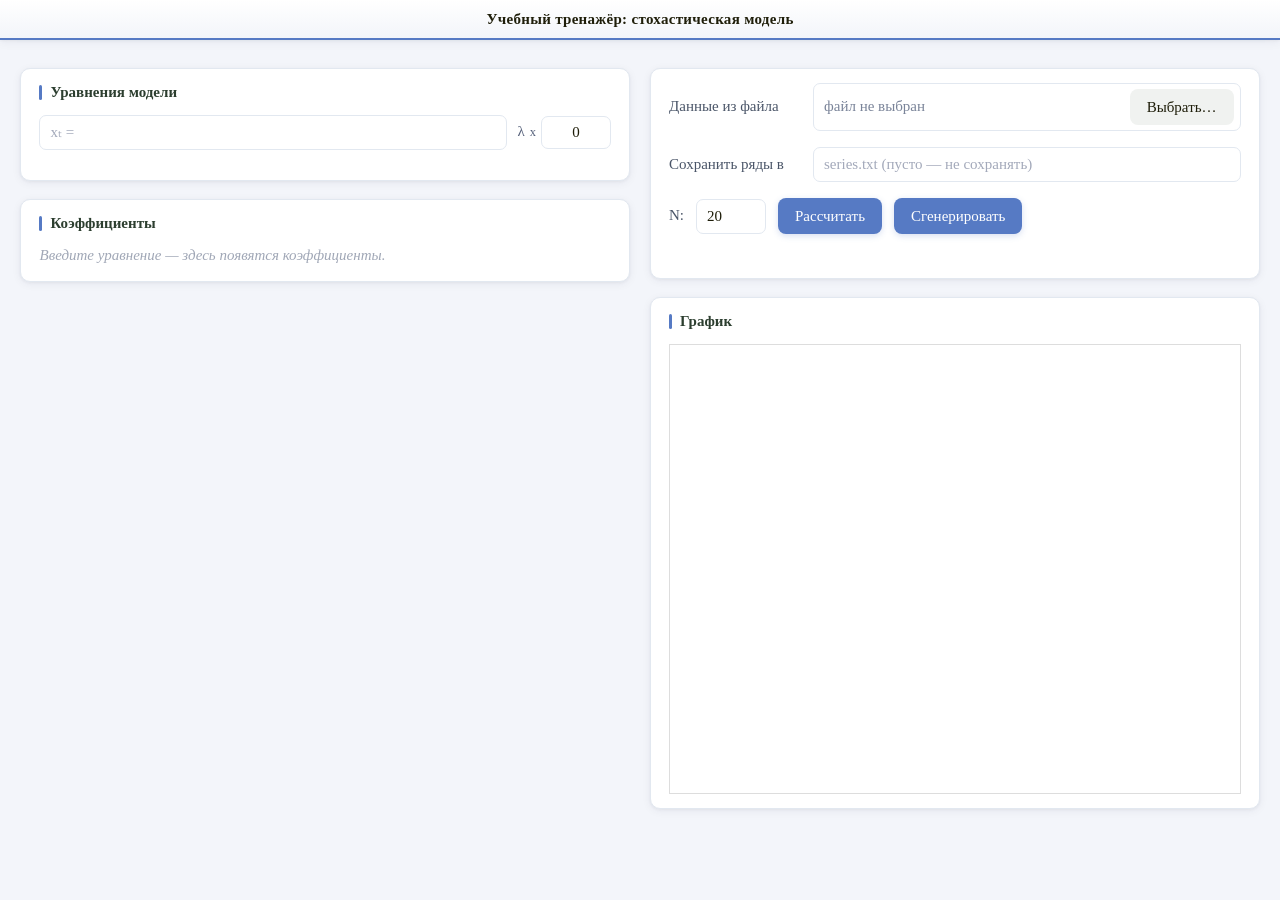
==== commit f4c5010f: "Версия MK-vector: стохастическая модель x/y/z, МНК и график" ====
--- a/index.html
+++ b/index.html
@@ -8,7 +8,7 @@
   </head>
   <body>
     <header>
-      <h1>Учебный тренажер ...</h1>
+      <h1>Учебный тренажёр: стохастическая модель</h1>
     </header>
 
     <article class="layout">
--- a/main.css
+++ b/main.css
@@ -7,6 +7,7 @@
   --card-bg: #fff; /* fff */
   --input-bg: #ffffff; /* фон полей ввода */
   --border-color: #e2e8f0; /* стандартные границы */
+  --border-strong: #d6dfec; /* границы при наведении */
   --border-light: #ddd; /* таблицы */
   --border-lighter: #eee; /* строки таблиц */
   --heading-color: #2c3e2f; /* цвет заголовков h3 в карточках */
@@ -27,17 +28,27 @@
 
   /* Фокус */
   --focus-border: #6891bc;
+  --focus-ring: 0 0 0 3px rgba(86, 122, 196, 0.16);
 
   /* Тени */
-  --shadow-soft: 0 2px 5px rgba(0, 0, 0, 0.05);
+  --shadow-soft: 0 2px 10px rgba(31, 42, 68, 0.06),
+    0 1px 3px rgba(31, 42, 68, 0.05);
+  --shadow-hover: 0 6px 18px rgba(31, 42, 68, 0.09),
+    0 1px 3px rgba(31, 42, 68, 0.05);
 
   /* Прочее */
+  --accent-soft: rgba(86, 122, 196, 0.08);
+  --accent-softer: rgba(86, 122, 196, 0.04);
   --output-border: #ededed;
 }
 
 /* ------- Общие настройки ------- */
 * {
   box-sizing: border-box;
+}
+
+html {
+  -webkit-text-size-adjust: 100%;
 }
 
 body {
@@ -47,14 +58,33 @@
   background-color: var(--bg-color);
   color: var(--text-color);
   font-family: "Century Gothic", "Cambria", serif;
-}
-
+  line-height: 1.45;
+}
+
+button {
+  font-family: inherit;
+}
+
+input,
+button,
+textarea,
+select {
+  color: var(--text-color);
+}
+
+input::placeholder,
+textarea::placeholder {
+  color: #a3a9ba;
+}
+
+/* ------- Шапка ------- */
 header {
   position: fixed;
   top: 0;
   width: 100%;
   height: 40px;
   background-color: var(--bg-color);
+  background-image: linear-gradient(180deg, #ffffff 0%, var(--bg-color) 100%);
   border-bottom: 2px solid var(--accent-color);
   z-index: 10;
   display: flex;
@@ -65,20 +95,26 @@
 
 header h1 {
   margin: 0;
-  font-weight: 500;
-  letter-spacing: 0.5px;
+  padding: 0 16px;
+  max-width: calc(100% - 24px);
+  font-weight: 600;
+  letter-spacing: 0.3px;
+  line-height: 1.2;
+  white-space: nowrap;
+  overflow: hidden;
+  text-overflow: ellipsis;
 }
 
 article {
-  margin: 80px auto 40px;
+  margin: 72px auto 40px;
   max-width: 2000px;
-  padding: 0 clamp(16px, 2vw, 40px);
+  padding: 0 clamp(16px, 2vw, 36px);
 }
 
 .layout {
   display: grid;
   grid-template-columns: minmax(0, 1fr) minmax(0, 1fr);
-  column-gap: 28px;
+  column-gap: 24px;
   align-items: start;
 }
 
@@ -88,21 +124,45 @@
   min-width: 0;
 }
 
-/* ------- Карты ------- */
+.col-left,
+.col-right {
+  min-width: 0;
+}
+
+/* ------- Карточки ------- */
 .card {
   background: var(--card-bg);
-  border-radius: 8px;
-
-  padding: 15px 26px;
-  margin-bottom: 28px;
-  transition: all 0.2s;
+  border: 1px solid var(--border-color);
+  border-radius: 10px;
+  box-shadow: var(--shadow-soft);
+  padding: 16px 20px;
+  margin-bottom: 20px;
+  min-width: 0;
+  transition: box-shadow 0.2s ease, border-color 0.2s ease;
+}
+
+.card:hover {
+  border-color: var(--border-strong);
+  box-shadow: var(--shadow-hover);
 }
 
 .card h3 {
-  margin-top: 18px;
-  margin-bottom: 10px;
-  font-weight: 500;
+  display: flex;
+  align-items: center;
+  gap: 8px;
+  margin: 0 0 12px;
+  font-weight: 600;
+  line-height: 1.3;
   color: var(--heading-color);
+}
+
+.card h3::before {
+  content: "";
+  flex: 0 0 auto;
+  width: 3px;
+  height: 1em;
+  border-radius: 2px;
+  background: var(--accent-color);
 }
 
 .card h3:first-of-type {
@@ -112,8 +172,8 @@
 /* ============================== Уравнения ============================== */
 .equ-group {
   display: flex;
-  margin-bottom: 18px;
-  gap: 15px;
+  margin-bottom: 16px;
+  gap: 12px;
   width: 100%;
   flex-wrap: wrap;
   flex-direction: column;
@@ -128,29 +188,33 @@
 .noise-field {
   display: flex;
   align-items: center;
-  gap: 4px;
+  gap: 5px;
   white-space: nowrap;
+  color: #55607a;
 }
 
 .noise-input {
   width: 70px;
   padding: 7px 6px;
   border: 1px solid var(--border-color);
-  border-radius: 6px;
+  border-radius: 7px;
   background: var(--input-bg);
   font-family: inherit;
   text-align: center;
+  transition: border-color 0.18s ease, box-shadow 0.18s ease,
+    background-color 0.18s ease;
 }
 
 .equ-input {
   flex: 1;
   width: auto;
   min-width: 0;
-  padding: 7px 10px;
+  padding: 8px 10px;
   border: 1px solid var(--border-color);
-  border-radius: 6px;
+  border-radius: 7px;
   background: var(--input-bg);
-  transition: 0.2s;
+  transition: border-color 0.18s ease, box-shadow 0.18s ease,
+    background-color 0.18s ease;
   font-family: "Century Gothic", "Cambria", serif;
 }
 
@@ -159,12 +223,17 @@
   display: flex;
   align-items: center;
   gap: 12px;
-  margin-bottom: 14px;
+  margin-bottom: 16px;
   flex-wrap: wrap;
 }
 
+.form-row:last-of-type {
+  margin-bottom: 0;
+}
+
 .row-label {
-  min-width: 120px;
+  min-width: 132px;
+  color: #4a5568;
 }
 
 .file-input {
@@ -173,10 +242,20 @@
   display: flex;
   align-items: center;
   gap: 10px;
-  padding: 6px 10px;
+  padding: 5px 6px 5px 10px;
   border: 1px solid var(--border-color);
-  border-radius: 6px;
+  border-radius: 7px;
   background: var(--input-bg);
+  transition: border-color 0.18s ease, box-shadow 0.18s ease;
+}
+
+.file-input:hover {
+  border-color: var(--border-strong);
+}
+
+.file-input:focus-within {
+  border-color: var(--focus-border);
+  box-shadow: var(--focus-ring);
 }
 
 .file-name {
@@ -184,17 +263,18 @@
   overflow: hidden;
   text-overflow: ellipsis;
   white-space: nowrap;
-  color: #777;
+  color: #7a8499;
 }
 
 .text-input,
 .num-input {
   padding: 8px 10px;
   border: 1px solid var(--border-color);
-  border-radius: 6px;
+  border-radius: 7px;
   background: var(--input-bg);
   font-family: inherit;
-  transition: 0.2s;
+  transition: border-color 0.18s ease, box-shadow 0.18s ease,
+    background-color 0.18s ease;
 }
 
 .text-input {
@@ -207,66 +287,118 @@
 }
 
 .calc-button-group {
-  margin-bottom: 6px;
+  margin-bottom: 4px;
 }
 
 .calc-button-group .row-label {
   min-width: 0;
 }
 
+.equ-input:hover,
+.noise-input:hover,
+.text-input:hover,
+.num-input:hover {
+  border-color: var(--border-strong);
+}
+
+.equ-input:focus,
+.noise-input:focus,
+.text-input:focus,
+.num-input:focus {
+  background: #fff;
+  box-shadow: var(--focus-ring);
+}
+
+/* ============================== Кнопки ============================== */
 .btn {
   background: var(--button-bg);
-  border: none;
+  border: 1px solid transparent;
   color: var(--text-color);
-  padding: 7px 14px;
-  border-radius: 15px;
+  padding: 8px 16px;
+  border-radius: 8px;
   cursor: pointer;
   font-family: inherit;
-  transition: 0.2s;
+  font-weight: 500;
+  line-height: 1.2;
+  user-select: none;
+  transition: background-color 0.18s ease, border-color 0.18s ease,
+    box-shadow 0.18s ease, transform 0.12s ease;
 }
 
 .btn:hover {
   background: var(--button-bg-hover);
+  border-color: var(--border-strong);
 }
 
 .btn:active {
   background: var(--button-bg-active);
-  transform: scale(0.97);
+  transform: translateY(1px);
+}
+
+.btn:focus-visible {
+  outline: 2px solid var(--focus-border);
+  outline-offset: 2px;
 }
 
 .btn-primary {
   background: var(--accent-color);
   color: #fff;
+  box-shadow: 0 2px 6px rgba(86, 122, 196, 0.24);
 }
 
 .btn-primary:hover {
   background: #4a6cb0;
+  border-color: transparent;
+  box-shadow: 0 4px 12px rgba(86, 122, 196, 0.3);
+  transform: translateY(-1px);
 }
 
 .btn-primary:active {
   background: #3f5c99;
-}
-
+  box-shadow: 0 1px 3px rgba(86, 122, 196, 0.28);
+  transform: translateY(0);
+}
+
+/* ============================== Статус ============================== */
 .status {
-  margin: 10px 0 0;
+  margin: 12px 0 0;
   min-height: 1.2em;
+  line-height: 1.4;
   color: #4a6a4a;
+}
+
+.status:not(:empty) {
+  display: inline-block;
+  max-width: 100%;
+  padding: 6px 12px;
+  border: 1px solid var(--border-color);
+  border-radius: 12px;
+  background: #eef2f8;
+  color: #3f5a7a;
+  overflow-wrap: anywhere;
 }
 
 .status.error {
   color: #b33a3a;
 }
 
+.status.error:not(:empty) {
+  border-color: #eccfcf;
+  background: #fbeeee;
+  color: #a83939;
+}
+
 .empty-note {
   margin: 0;
-  color: #aaa;
+  color: #a0a7b6;
+  font-style: italic;
 }
 
 /* ------- Коэффициенты ------- */
 .coeff-group {
   display: flex;
   flex-direction: column;
-  gap: 15px;
+  gap: 14px;
 }
 
 .coeff-panel {
@@ -274,9 +406,10 @@
   flex-direction: column;
   gap: 10px;
   padding: 12px 14px;
-  background: var(--input-bg);
+  background: #fbfcfe;
   border: 1px solid var(--border-color);
   border-radius: 8px;
+  box-shadow: inset 0 1px 2px rgba(31, 42, 68, 0.03);
   box-sizing: border-box;
   min-width: 0;
 }
@@ -305,30 +438,102 @@
   padding: 6px 4px;
   border-bottom: 1px solid var(--th-border);
   text-align: center;
-  font-weight: normal;
+  font-weight: 500;
+  color: #4a5568;
   background-color: var(--th-bg);
 }
 
 .coeff-table td {
-  padding: 4px 4px;
+  padding: 5px 4px;
   border-bottom: 1px solid var(--border-lighter);
   text-align: center;
+  transition: background-color 0.15s ease;
+}
+
+.coeff-table td:first-child {
+  color: #4a5568;
+}
+
+.coeff-table tbody tr:nth-child(even) td {
+  background-color: var(--accent-softer);
+}
+
+.coeff-table tbody tr:hover td {
+  background-color: var(--accent-soft);
+}
+
+.coeff-table tbody tr.lambda-row td {
+  background-color: #f7f8fb;
 }
 
 .coeff-table input {
   width: 100%;
   max-width: 64px;
   padding: 6px 0;
-  border-radius: 5px;
+  border-radius: 6px;
   border: 1px solid var(--border-light);
+  background: #fff;
   text-align: center;
-  transition: 0.2s;
+  transition: border-color 0.18s ease, box-shadow 0.18s ease;
+}
+
+.coeff-table input:hover {
+  border-color: #c3cbdb;
+}
+
+.coeff-table input:focus {
+  border-color: var(--focus-border);
+  box-shadow: 0 0 0 3px rgba(86, 122, 196, 0.16);
+}
+
+.ci {
+  display: flex;
+  align-items: center;
+  justify-content: center;
+  gap: 6px;
+  font-variant-numeric: tabular-nums;
+  color: #3f4a63;
+}
+
+.pm {
+  line-height: 1;
+  color: #9aa3b5;
+}
+
+.pm-vals {
+  display: flex;
+  flex-direction: column;
+  align-items: flex-start;
+  line-height: 1.2;
+}
+
+/* Заготовка для отключённого блока «Оценённая модель» (buildSummary в main.js) */
+.summary {
+  display: flex;
+  flex-direction: column;
+  gap: 8px;
+}
+
+.summary h4 {
+  margin: 0;
+  font-weight: 600;
+  color: var(--heading-color);
+}
+
+.eq-line {
+  display: flex;
+  flex-direction: column;
+  gap: 2px;
+}
+
+.eq-meta {
+  color: #6b7488;
 }
 
 /* ------- График ------- */
 .graf {
   width: 100% !important;
-  height: clamp(380px, 55vh, 800px);
+  height: clamp(360px, 52vh, 760px);
   display: block;
   position: relative;
 }
@@ -337,12 +542,20 @@
 textarea {
   width: 100%;
   padding: 12px;
-  border-radius: 6px;
+  border-radius: 7px;
   border: 1px solid var(--border-color);
   background: var(--input-bg);
   resize: vertical;
-  transition: 0.2s;
+  transition: border-color 0.18s ease, box-shadow 0.18s ease;
   font-family: inherit;
+}
+
+textarea:hover {
+  border-color: var(--border-strong);
+}
+
+textarea:focus {
+  box-shadow: var(--focus-ring);
 }
 
 /* ------- Тумблеры ------- */
@@ -399,10 +612,19 @@
   transform: translateX(26px);
 }
 
+.toggle-switch input:focus-visible + .toggle-slider {
+  box-shadow: 0 0 0 3px rgba(86, 122, 196, 0.25);
+}
+
 /* ------- Фокусировка ------- */
 body :focus {
   border-color: var(--focus-border);
   outline: none;
+}
+
+body :focus-visible {
+  outline: 2px solid var(--focus-border);
+  outline-offset: 2px;
 }
 
 /* ------- Скрытие элементов ------- */
@@ -422,22 +644,25 @@
   appearance: textfield;
 }
 
-.ci {
-  display: flex;
-  align-items: center;
-  justify-content: center;
-  gap: 6px;
-}
-
-.pm {
-  line-height: 1;
-}
-
-.pm-vals {
-  display: flex;
-  flex-direction: column;
-  align-items: flex-start;
-  line-height: 1.2;
+/* ------- Адаптивность ------- */
+@media (max-width: 1366px) {
+  article {
+    margin-top: 68px;
+    padding: 0 clamp(14px, 1.6vw, 24px);
+  }
+
+  .layout {
+    column-gap: 20px;
+  }
+
+  .card {
+    padding: 14px 18px;
+    margin-bottom: 18px;
+  }
+
+  .graf {
+    height: clamp(330px, 50vh, 640px);
+  }
 }
 
 @media (max-width: 1000px) {
@@ -454,6 +679,73 @@
   #file-card { order: 2; }
   #graph-card { order: 3; }
   #coeff-card { order: 4; }
+
+  article {
+    margin: 64px auto 28px;
+  }
+
+  .card {
+    margin-bottom: 16px;
+  }
+}
+
+@media (max-width: 720px) {
+  header h1 {
+    padding: 0 10px;
+  }
+
+  article {
+    padding: 0 12px;
+  }
+
+  .card {
+    padding: 13px 14px;
+  }
+
+  .row-label {
+    flex: 1 0 100%;
+    min-width: 0;
+  }
+
+  .calc-button-group .row-label {
+    flex: 0 0 auto;
+    width: auto;
+  }
+
+  .equ-row {
+    flex-wrap: wrap;
+  }
+
+  .equ-input {
+    flex: 1 1 100%;
+  }
+
+  .calc-button-group .btn {
+    flex: 1 1 auto;
+  }
+
+  .graf {
+    height: 320px;
+  }
+
+  .status:not(:empty) {
+    border-radius: 10px;
+  }
+}
+
+@media (max-width: 480px) {
+  .coeff-table th:first-child,
+  .coeff-table td:first-child {
+    width: 32px;
+  }
+
+  .coeff-table input {
+    max-width: 100%;
+  }
+
+  .graf {
+    height: 280px;
+  }
 }
 
 h1,
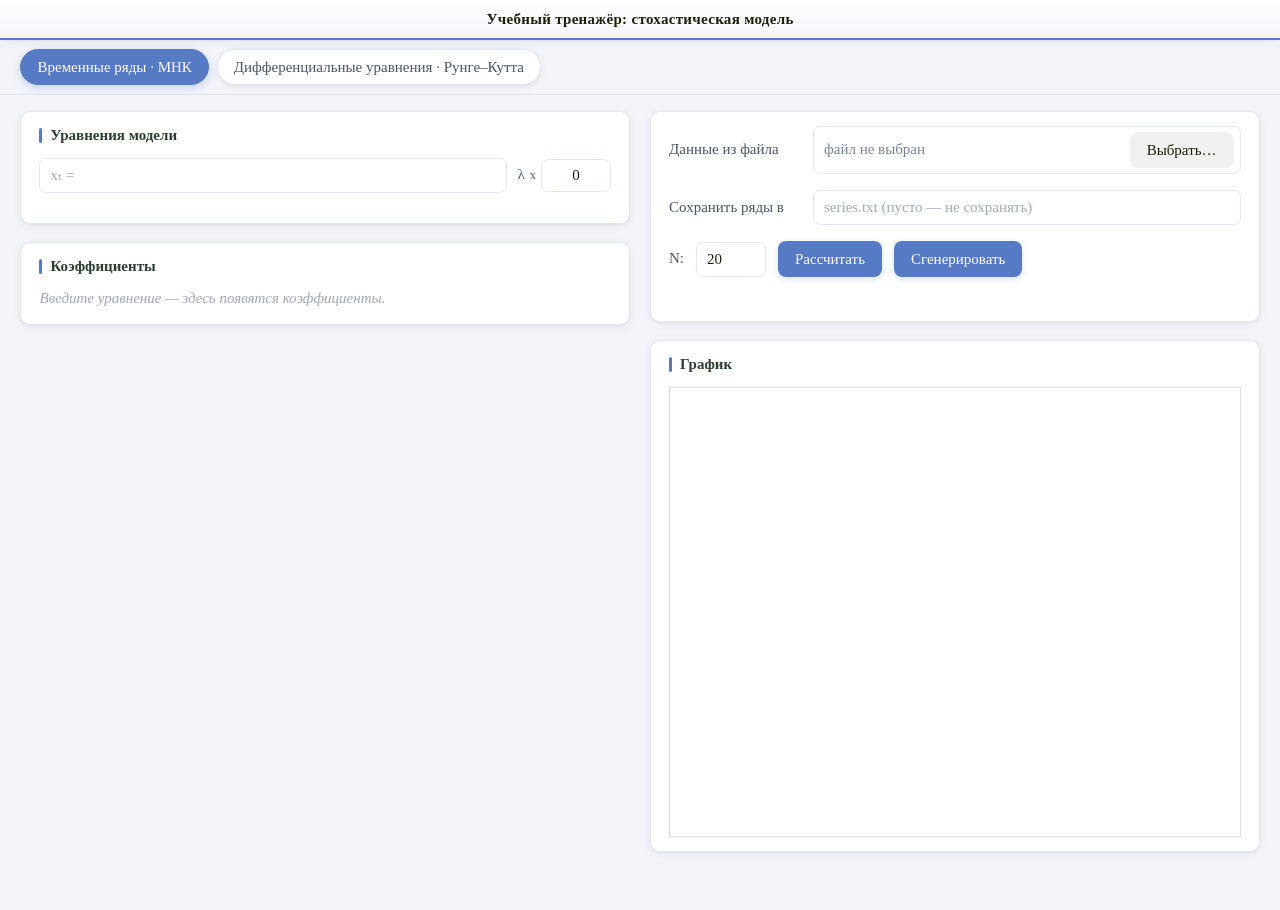
==== commit 9b1940fe: "Добавлен режим Рунге-Кутты: пресеты Лоренца, Рёсслера, Ван дер Поля, 3D-траектория и фазовые графики" ====
--- a/index.html
+++ b/index.html
@@ -11,7 +11,32 @@
       <h1>Учебный тренажёр: стохастическая модель</h1>
     </header>
 
-    <article class="layout">
+    <nav class="mode-tabs" role="tablist" aria-label="Режим работы">
+      <button
+        type="button"
+        class="mode-tab active"
+        id="tab-mode-mnk"
+        role="tab"
+        aria-selected="true"
+        aria-controls="mode-mnk"
+        data-mode="mnk"
+      >
+        Временные ряды · МНК
+      </button>
+      <button
+        type="button"
+        class="mode-tab"
+        id="tab-mode-rk4"
+        role="tab"
+        aria-selected="false"
+        aria-controls="mode-rk4"
+        data-mode="rk4"
+      >
+        Дифференциальные уравнения · Рунге–Кутта
+      </button>
+    </nav>
+
+    <article class="layout" id="mode-mnk">
       
       <div class="col col-left">
       
@@ -67,6 +92,7 @@
             <option value="x[t] = a0 + a1 * sqrt(t)"></option>
             <option value="x[t] = a0 + a1 * x[t-1] + a2 * x[t-2]"></option>
             <option value="x[t] = a0 + a1*x[t-1] + a2*y[t-1]^2"></option>
+            <option value="x[t] = a0 + a1*x[t-1] + a2*y[t-1]"></option>
           </datalist>
 
           <datalist id="models-y">
@@ -75,6 +101,7 @@
             <option value="y[t] = a3 + a4*x[t] + a5*x[t-1]"></option>
             <option value="y[t] = a3 + a4*y[t-1] + a5*x[t]"></option>
             <option value="y[t] = a3 + a4*x[t-1]*y[t-1]"></option>
+            <option value="y[t] = a3 + a4*y[t-1] + a5*x[t-1] + a6*x[t-1]*z[t-1]"></option>
           </datalist>
 
           <datalist id="models-z">
@@ -82,6 +109,7 @@
             <option value="z[t] = a6 + a7*y[t] + a8*x[t]"></option>
             <option value="z[t] = a6 + a7*x[t] + a8*y[t]"></option>
             <option value="z[t] = a6 + a7*z[t-1] + a8*y[t]"></option>
+            <option value="z[t] = a7 + a8*z[t-1] + a9*x[t-1]*y[t-1]"></option>
           </datalist>
         </div>
       </section>
@@ -163,8 +191,139 @@
       -->
     </article>
 
+    <article class="layout hidden" id="mode-rk4">
+      <div class="col col-left">
+        <section class="card" id="rk-system-card">
+          <h3>Дифференциальная модель</h3>
+
+          <div class="form-row">
+            <label class="row-label" for="rk-preset">Готовая модель</label>
+            <select id="rk-preset" class="select-input">
+              <option value="lorenz">Лоренц</option>
+              <option value="rossler">Рёсслер</option>
+              <option value="vanderpol">Осциллятор Ван дер Поля</option>
+              <option value="custom">Своя система</option>
+            </select>
+          </div>
+
+          <div id="rk-param-fields" class="rk-param-fields"></div>
+          <p class="hint" id="rk-formula-note"></p>
+
+          <details class="custom-system" id="rk-custom-system">
+            <summary>Своя система уравнений</summary>
+            <div class="equ-group">
+              <div class="equ-row">
+                <span class="equ-label">dx/dt =</span>
+                <input
+                  type="text"
+                  id="rk-eq-x"
+                  class="equ-input"
+                  placeholder="например, sigma*(y-x)"
+                  spellcheck="false"
+                />
+              </div>
+              <div class="equ-row">
+                <span class="equ-label">dy/dt =</span>
+                <input
+                  type="text"
+                  id="rk-eq-y"
+                  class="equ-input"
+                  placeholder="например, x*(rho-z)-y"
+                  spellcheck="false"
+                />
+              </div>
+              <div class="equ-row">
+                <span class="equ-label">dz/dt =</span>
+                <input
+                  type="text"
+                  id="rk-eq-z"
+                  class="equ-input"
+                  placeholder="например, x*y-beta*z"
+                  spellcheck="false"
+                />
+              </div>
+            </div>
+            <p class="hint">
+              Переменные: x, y, z, t. Можно использовать sin, cos, exp, ln, sqrt, pi и числа.
+            </p>
+          </details>
+        </section>
+
+        <section class="card" id="rk-calc-card">
+          <h3>Параметры расчёта</h3>
+
+          <div class="form-row">
+            <span class="row-label">Начальные условия</span>
+            <label class="rk-small-field">x₀
+              <input type="number" id="rk-x0" class="num-input rk-num" value="1" step="0.1" />
+            </label>
+            <label class="rk-small-field">y₀
+              <input type="number" id="rk-y0" class="num-input rk-num" value="1" step="0.1" />
+            </label>
+            <label class="rk-small-field">z₀
+              <input type="number" id="rk-z0" class="num-input rk-num" value="1" step="0.1" />
+            </label>
+          </div>
+
+          <div class="form-row">
+            <label class="row-label" for="rk-dt">Шаг dt</label>
+            <input type="number" id="rk-dt" class="num-input" value="0.01" min="0.0001" max="1" step="0.001" />
+            <label class="rk-small-label" for="rk-T">Время T</label>
+            <input type="number" id="rk-T" class="num-input" value="40" min="0.01" max="500" step="1" />
+          </div>
+
+          <div class="form-row">
+            <label class="row-label" for="rk-save-name">Имя файла</label>
+            <input
+              type="text"
+              id="rk-save-name"
+              class="text-input"
+              placeholder="rk4-series.txt (пусто — имя автоматически)"
+            />
+          </div>
+
+          <div class="form-row calc-button-group">
+            <button type="button" class="btn btn-primary" id="rk-btn-calc">Рассчитать</button>
+            <button type="button" class="btn" id="rk-btn-save">Сохранить ряд</button>
+          </div>
+
+          <p class="status" id="rk-status"></p>
+          <p class="hint">
+            Ряд сохраняется в формате x: …, y: …, z: … — его можно открыть в режиме
+            «Временные ряды · МНК».
+          </p>
+        </section>
+      </div>
+
+      <div class="col col-right">
+        <section class="card" id="rk-3d-card">
+          <h3>Траектория в фазовом пространстве</h3>
+          <div class="rk-3d-wrap">
+            <canvas id="rk-3d" width="900" height="460"></canvas>
+          </div>
+          <p class="hint">
+            Вращайте мышью, масштаб — колесом, двойной клик — сброс.
+          </p>
+        </section>
+
+        <div class="rk-small-graphs">
+          <section class="card" id="rk-graph-card">
+            <h3>График решения</h3>
+            <div id="rk-graf" class="graf graf-rk"></div>
+          </section>
+
+          <section class="card" id="rk-phase-card">
+            <h3>Фазовый портрет x–y</h3>
+            <div id="rk-phase" class="graf graf-rk graf-phase"></div>
+          </section>
+        </div>
+      </div>
+    </article>
+
     <script src="jquery.js"></script>
     <script src="jquery.flot.js"></script>
+    <script src="rk4.js"></script>
+    <script src="rk3d.js"></script>
     <script src="main.js"></script>
   </body>
 </html>
--- a/main.css
+++ b/main.css
@@ -766,3 +766,464 @@
 .graf .legend table {
   font-size: 15px !important;
 }
+
+/* ============================== Вкладки режимов ============================== */
+/* Панель вкладок идёт сразу под фиксированной шапкой (40px) и прилипает к ней
+   при прокрутке. Ширина/отступы повторяют article, чтобы вкладки были
+   выровнены с карточками. */
+.mode-tabs {
+  position: sticky;
+  top: 40px;
+  z-index: 8;
+  display: flex;
+  flex-wrap: wrap;
+  align-items: center;
+  gap: 8px;
+  width: 100%;
+  max-width: 2000px;
+  margin: 40px auto 0;
+  padding: 10px clamp(16px, 2vw, 36px);
+  background: var(--bg-color);
+  border-bottom: 1px solid var(--border-color);
+}
+
+.mode-tab {
+  appearance: none;
+  -webkit-appearance: none;
+  display: inline-flex;
+  align-items: center;
+  justify-content: center;
+  padding: 8px 16px;
+  border: 1px solid var(--border-color);
+  border-radius: 999px;
+  background: var(--card-bg);
+  color: #4a5568;
+  font-family: inherit;
+  font-size: 15px;
+  font-weight: 500;
+  line-height: 1.2;
+  white-space: nowrap;
+  cursor: pointer;
+  user-select: none;
+  box-shadow: var(--shadow-soft);
+  transition: background-color 0.18s ease, border-color 0.18s ease,
+    color 0.18s ease, box-shadow 0.18s ease, transform 0.12s ease;
+}
+
+.mode-tab:hover {
+  border-color: var(--accent-color);
+  color: #33507f;
+  box-shadow: var(--shadow-hover);
+}
+
+.mode-tab:active {
+  transform: translateY(1px);
+}
+
+.mode-tab:focus-visible {
+  outline: 2px solid var(--focus-border);
+  outline-offset: 2px;
+}
+
+.mode-tab.active,
+.mode-tab[aria-selected="true"] {
+  background: var(--accent-color);
+  border-color: var(--accent-color);
+  color: #fff;
+  box-shadow: 0 3px 10px rgba(86, 122, 196, 0.28);
+}
+
+.mode-tab.active:hover,
+.mode-tab[aria-selected="true"]:hover {
+  background: #4a6cb0;
+  border-color: #4a6cb0;
+  color: #fff;
+}
+
+/* Контент режимов: шапка и вкладки уже занимают место сверху, поэтому
+   верхний отступ статьи уменьшен. Одинаковый отступ у обеих вкладок, чтобы
+   при переключении страница не «прыгала». */
+#mode-mnk,
+#mode-rk4 {
+  margin-top: 18px;
+  scroll-margin-top: 104px;
+}
+
+/* ============================== Поля Рунге–Кутта ============================== */
+.select-input {
+  flex: 0 1 auto;
+  min-width: 190px;
+  padding: 8px 34px 8px 10px;
+  border: 1px solid var(--border-color);
+  border-radius: 7px;
+  background-color: var(--input-bg);
+  background-image: linear-gradient(45deg, transparent 50%, #7a8499 50%),
+    linear-gradient(135deg, #7a8499 50%, transparent 50%);
+  background-position: calc(100% - 16px) calc(50% + 1px),
+    calc(100% - 11px) calc(50% + 1px);
+  background-size: 5px 5px, 5px 5px;
+  background-repeat: no-repeat;
+  color: var(--text-color);
+  font-family: inherit;
+  font-size: 15px;
+  cursor: pointer;
+  appearance: none;
+  -webkit-appearance: none;
+  transition: border-color 0.18s ease, box-shadow 0.18s ease,
+    background-color 0.18s ease;
+}
+
+.select-input:hover {
+  border-color: var(--border-strong);
+}
+
+.select-input:focus {
+  border-color: var(--focus-border);
+  background-color: #fff;
+  box-shadow: var(--focus-ring);
+}
+
+/* Своя система уравнений — компактный блок-раскрывашка */
+.custom-system {
+  margin-top: 4px;
+  padding: 4px 14px;
+  border: 1px solid var(--border-color);
+  border-radius: 9px;
+  background: #fbfcfe;
+  transition: border-color 0.18s ease, box-shadow 0.18s ease,
+    background-color 0.18s ease;
+}
+
+.custom-system:hover {
+  border-color: var(--border-strong);
+}
+
+.custom-system[open] {
+  background: #fff;
+  box-shadow: inset 0 1px 2px rgba(31, 42, 68, 0.03);
+}
+
+.custom-system > summary {
+  display: flex;
+  align-items: center;
+  gap: 9px;
+  padding: 10px 0;
+  color: #4a5568;
+  font-weight: 500;
+  line-height: 1.3;
+  cursor: pointer;
+  user-select: none;
+  list-style: none;
+}
+
+.custom-system > summary::-webkit-details-marker {
+  display: none;
+}
+
+.custom-system > summary::before {
+  content: "";
+  flex: 0 0 auto;
+  width: 7px;
+  height: 7px;
+  margin-right: 2px;
+  border-right: 2px solid #7a8499;
+  border-bottom: 2px solid #7a8499;
+  transform: rotate(-45deg);
+  transition: transform 0.18s ease, border-color 0.18s ease;
+}
+
+.custom-system[open] > summary::before {
+  transform: rotate(45deg);
+  border-color: var(--accent-color);
+}
+
+.custom-system > summary:hover {
+  color: var(--heading-color);
+}
+
+.custom-system > summary:hover::before {
+  border-color: var(--accent-color);
+}
+
+.custom-system > summary:focus-visible {
+  outline: 2px solid var(--focus-border);
+  outline-offset: 2px;
+  border-radius: 6px;
+}
+
+.custom-system[open] > summary {
+  border-bottom: 1px solid var(--border-lighter);
+}
+
+.custom-system .equ-group {
+  margin: 14px 0 12px;
+}
+
+.custom-system .equ-label {
+  flex: 0 0 auto;
+  min-width: 3.6em;
+  color: #4a5568;
+  white-space: nowrap;
+}
+
+.custom-system .hint {
+  margin: 0 0 12px;
+}
+
+/* Приглушённые пояснения */
+.hint {
+  margin: 10px 0 0;
+  color: #7a8499;
+  font-style: italic;
+  line-height: 1.4;
+}
+
+/* Пояснение к выбранной системе: id используется в main.js (rkFormulaNote);
+   элемент уже есть в index.html с классом .hint — правило задаёт ему
+   аккуратные отступы между параметрами и блоком «Своя система». */
+#rk-formula-note {
+  margin: 6px 0 12px;
+  color: #7a8499;
+  font-style: italic;
+  line-height: 1.4;
+  overflow-wrap: anywhere;
+}
+
+/* Начальные условия и параметры шага */
+.rk-small-field {
+  display: inline-flex;
+  align-items: center;
+  gap: 6px;
+  color: #55607a;
+  white-space: nowrap;
+}
+
+.rk-small-field .rk-num {
+  text-align: center;
+}
+
+.rk-small-label {
+  display: inline-flex;
+  align-items: center;
+  gap: 6px;
+  color: #4a5568;
+  white-space: nowrap;
+}
+
+.rk-num {
+  width: 70px;
+}
+
+.rk-param-fields {
+  display: flex;
+  flex-direction: column;
+  gap: 12px;
+}
+
+.rk-param-fields:empty {
+  display: none;
+}
+
+.rk-param-fields .form-row {
+  margin-bottom: 0;
+}
+
+.rk-param-row {
+  display: flex;
+  align-items: center;
+  flex-wrap: wrap;
+  gap: 12px;
+}
+
+/* Подзаголовок перед фазовым портретом */
+.subhead {
+  display: flex;
+  align-items: center;
+  gap: 8px;
+  margin: 18px 0 10px;
+  font-weight: 600;
+  line-height: 1.3;
+  color: var(--heading-color);
+}
+
+.subhead::before {
+  content: "";
+  flex: 0 0 auto;
+  width: 3px;
+  height: 1em;
+  border-radius: 2px;
+  background: var(--accent-color);
+}
+
+/* Фазовый портрет — чуть компактнее основного графика решения */
+.graf-phase {
+  height: clamp(260px, 34vh, 420px);
+  margin-top: 2px;
+}
+
+/* ============================== Адаптивность вкладок ============================== */
+@media (max-width: 1366px) {
+  .mode-tabs {
+    padding: 9px clamp(14px, 1.6vw, 24px);
+  }
+
+  #mode-mnk,
+  #mode-rk4 {
+    margin-top: 16px;
+  }
+}
+
+@media (max-width: 1000px) {
+  #mode-mnk,
+  #mode-rk4 {
+    margin-top: 14px;
+    scroll-margin-top: 96px;
+  }
+
+  .select-input {
+    min-width: 160px;
+  }
+}
+
+@media (max-width: 720px) {
+  /* На узком экране липкая панель вкладок заняла бы слишком много места,
+     поэтому она становится обычной и переносит кнопки в столбик. */
+  .mode-tabs {
+    position: static;
+    margin-top: 40px;
+    padding: 8px 12px;
+    gap: 6px;
+  }
+
+  .mode-tab {
+    flex: 1 1 100%;
+    padding: 8px 10px;
+    border-radius: 10px;
+    white-space: normal;
+    text-align: center;
+  }
+
+  #mode-mnk,
+  #mode-rk4 {
+    margin-top: 12px;
+    scroll-margin-top: 56px;
+  }
+
+  .custom-system {
+    padding: 4px 10px;
+  }
+
+  .custom-system .equ-label {
+    min-width: 3.4em;
+  }
+
+  .select-input {
+    flex: 1;
+    min-width: 0;
+  }
+
+  .rk-small-field {
+    flex: 1 1 auto;
+  }
+
+  .rk-small-label {
+    flex: 0 0 auto;
+  }
+
+  .rk-num {
+    width: 64px;
+  }
+
+  .rk-param-fields .form-row {
+    gap: 8px;
+  }
+
+  .subhead {
+    margin: 14px 0 8px;
+  }
+
+  .graf-phase {
+    height: 260px;
+  }
+}
+
+@media (max-width: 480px) {
+  .mode-tabs {
+    padding: 8px 10px;
+  }
+
+  .graf-phase {
+    height: 225px;
+  }
+}
+
+/* ============================== 3D-траектория и малые графики ============================== */
+#rk-3d-card {
+  margin-bottom: 20px;
+}
+
+.rk-3d-wrap {
+  position: relative;
+  width: 100%;
+}
+
+#rk-3d {
+  display: block;
+  width: 100%;
+  height: clamp(320px, 40vh, 460px);
+  border: 1px solid var(--border-color);
+  border-radius: 8px;
+  background: #fbfcfe;
+  cursor: grab;
+  touch-action: none;
+}
+
+#rk-3d:active {
+  cursor: grabbing;
+}
+
+.rk-3d-wrap + .hint {
+  margin-top: 10px;
+}
+
+.rk-small-graphs {
+  display: grid;
+  grid-template-columns: minmax(0, 1fr) minmax(0, 1fr);
+  gap: 20px;
+}
+
+.rk-small-graphs .card {
+  margin-bottom: 20px;
+  min-width: 0;
+}
+
+#rk-graf.graf-rk,
+#rk-phase.graf-rk {
+  height: clamp(210px, 24vh, 300px);
+}
+
+@media (max-width: 1000px) {
+  .rk-small-graphs {
+    grid-template-columns: minmax(0, 1fr) minmax(0, 1fr);
+  }
+
+  #rk-3d {
+    height: 340px;
+  }
+}
+
+@media (max-width: 720px) {
+  .rk-small-graphs {
+    grid-template-columns: minmax(0, 1fr);
+    gap: 16px;
+  }
+
+  #rk-3d {
+    height: 300px;
+  }
+
+  #rk-graf.graf-rk,
+  #rk-phase.graf-rk {
+    height: 250px;
+  }
+}
